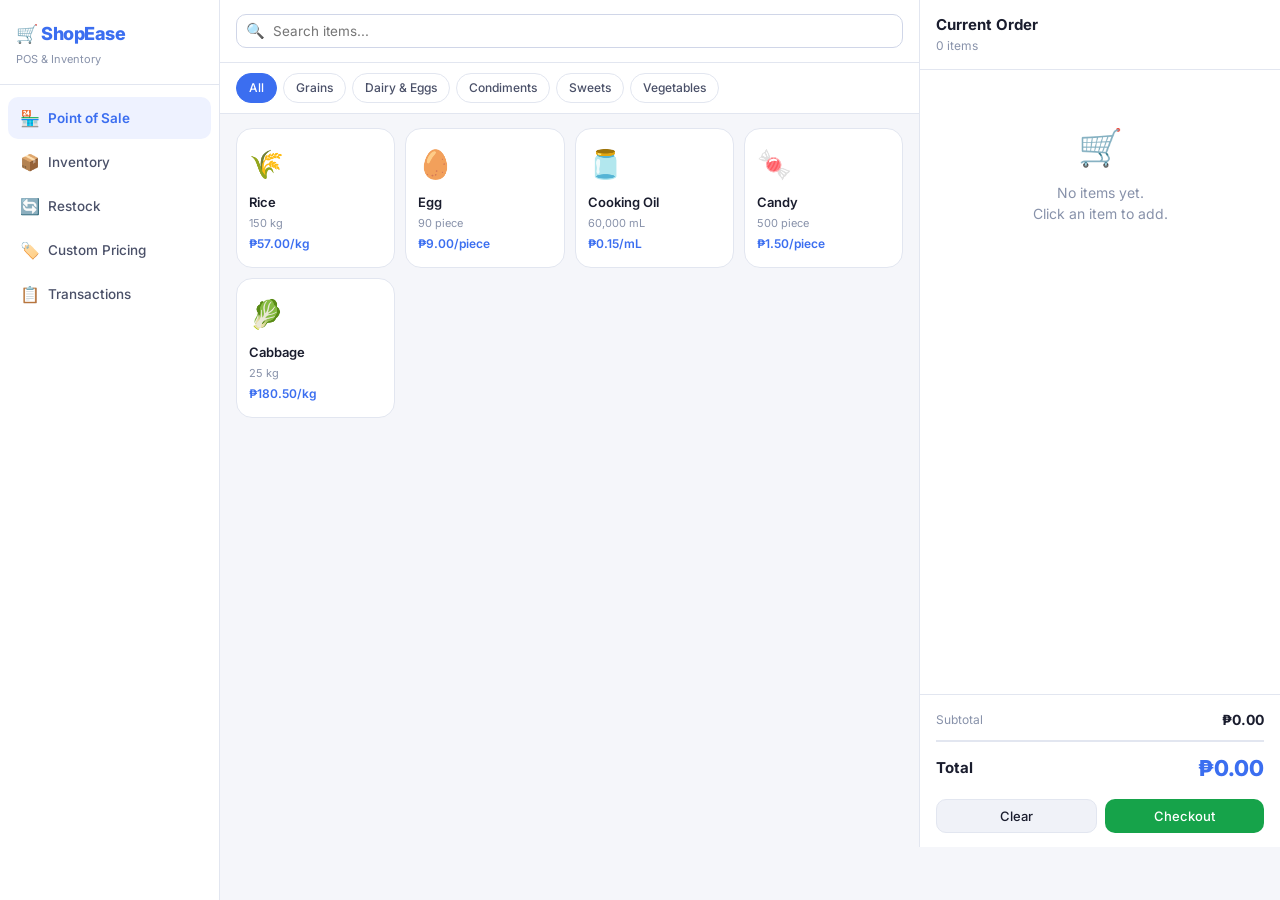
==== test.html @ 9d96ffd2 "add base unit selection" ====
<!DOCTYPE html>
<html lang="en">

<head>
    <meta charset="UTF-8">
    <meta name="viewport" content="width=device-width, initial-scale=1.0">
    <title>ShopEase POS & Inventory</title>
    <link href="https://fonts.googleapis.com/css2?family=Inter:wght@300;400;500;600;700;800&display=swap"
        rel="stylesheet">
    <style>
        :root {
            --bg: #f5f6fa;
            --surface: #ffffff;
            --surface2: #f0f2f8;
            --border: #e2e6f0;
            --border2: #d0d6e8;
            --text: #1a1d2e;
            --text2: #4a5068;
            --text3: #8892aa;
            --accent: #3b6ef0;
            --accent-light: #eef2ff;
            --accent-hover: #2d5cd8;
            --green: #16a34a;
            --green-light: #dcfce7;
            --red: #dc2626;
            --red-light: #fee2e2;
            --orange: #ea580c;
            --orange-light: #ffedd5;
            --yellow: #d97706;
            --yellow-light: #fef3c7;
            --radius: 10px;
            --radius-lg: 16px;
            --shadow: 0 1px 3px rgba(0, 0, 0, 0.08), 0 1px 2px rgba(0, 0, 0, 0.05);
            --shadow-md: 0 4px 12px rgba(0, 0, 0, 0.1);
            --shadow-lg: 0 8px 30px rgba(0, 0, 0, 0.12);
        }

        * {
            box-sizing: border-box;
            margin: 0;
            padding: 0;
        }

        body {
            font-family: 'Inter', sans-serif;
            background: var(--bg);
            color: var(--text);
            font-size: 14px;
            line-height: 1.5;
        }

        /* Layout */
        .app {
            display: flex;
            height: 100vh;
            overflow: hidden;
        }

        .sidebar {
            width: 220px;
            background: var(--surface);
            border-right: 1px solid var(--border);
            display: flex;
            flex-direction: column;
            flex-shrink: 0;
        }

        .main {
            flex: 1;
            overflow: hidden;
            display: flex;
            flex-direction: column;
        }

        /* Sidebar */
        .sidebar-logo {
            padding: 20px 16px 16px;
            border-bottom: 1px solid var(--border);
        }

        .sidebar-logo h1 {
            font-size: 18px;
            font-weight: 800;
            color: var(--accent);
            letter-spacing: -0.5px;
        }

        .sidebar-logo span {
            font-size: 11px;
            color: var(--text3);
            font-weight: 400;
        }

        .nav {
            padding: 12px 8px;
            flex: 1;
        }

        .nav-item {
            display: flex;
            align-items: center;
            gap: 10px;
            padding: 9px 12px;
            border-radius: var(--radius);
            cursor: pointer;
            font-size: 13.5px;
            font-weight: 500;
            color: var(--text2);
            transition: all 0.15s;
            margin-bottom: 2px;
        }

        .nav-item:hover {
            background: var(--surface2);
            color: var(--text);
        }

        .nav-item.active {
            background: var(--accent-light);
            color: var(--accent);
            font-weight: 600;
        }

        .nav-item .icon {
            width: 18px;
            text-align: center;
            font-size: 16px;
        }

        /* Top bar */
        .topbar {
            padding: 14px 24px;
            background: var(--surface);
            border-bottom: 1px solid var(--border);
            display: flex;
            align-items: center;
            justify-content: space-between;
            flex-shrink: 0;
        }

        .topbar h2 {
            font-size: 17px;
            font-weight: 700;
        }

        .topbar-actions {
            display: flex;
            gap: 8px;
        }

        /* Buttons */
        .btn {
            padding: 8px 16px;
            border-radius: var(--radius);
            border: none;
            cursor: pointer;
            font-family: 'Inter', sans-serif;
            font-size: 13px;
            font-weight: 500;
            transition: all 0.15s;
            display: inline-flex;
            align-items: center;
            gap: 6px;
        }

        .btn-primary {
            background: var(--accent);
            color: #fff;
        }

        .btn-primary:hover {
            background: var(--accent-hover);
        }

        .btn-secondary {
            background: var(--surface2);
            color: var(--text);
            border: 1px solid var(--border);
        }

        .btn-secondary:hover {
            background: var(--border);
        }

        .btn-success {
            background: var(--green);
            color: #fff;
        }

        .btn-success:hover {
            background: #15803d;
        }

        .btn-danger {
            background: var(--red);
            color: #fff;
        }

        .btn-danger:hover {
            background: #b91c1c;
        }

        .btn-sm {
            padding: 5px 10px;
            font-size: 12px;
        }

        .btn-icon {
            padding: 6px 8px;
            background: transparent;
            border: 1px solid var(--border);
            border-radius: var(--radius);
            cursor: pointer;
            font-size: 15px;
            transition: all 0.15s;
        }

        .btn-icon:hover {
            background: var(--surface2);
        }

        /* Page content */
        .page {
            display: none;
            flex: 1;
            overflow: auto;
            padding: 20px 24px;
        }

        .page.active {
            display: block;
        }

        /* Cards */
        .card {
            background: var(--surface);
            border: 1px solid var(--border);
            border-radius: var(--radius-lg);
            padding: 20px;
            box-shadow: var(--shadow);
        }

        .card-header {
            display: flex;
            align-items: center;
            justify-content: space-between;
            margin-bottom: 16px;
        }

        .card-title {
            font-size: 14px;
            font-weight: 600;
            color: var(--text2);
            text-transform: uppercase;
            letter-spacing: 0.5px;
        }

        /* Stats */
        .stats-grid {
            display: grid;
            grid-template-columns: repeat(4, 1fr);
            gap: 14px;
            margin-bottom: 20px;
        }

        .stat-card {
            background: var(--surface);
            border: 1px solid var(--border);
            border-radius: var(--radius-lg);
            padding: 18px;
            box-shadow: var(--shadow);
        }

        .stat-label {
            font-size: 12px;
            color: var(--text3);
            font-weight: 500;
            margin-bottom: 6px;
        }

        .stat-value {
            font-size: 24px;
            font-weight: 800;
            letter-spacing: -1px;
        }

        .stat-sub {
            font-size: 11px;
            color: var(--text3);
            margin-top: 2px;
        }

        .stat-card.blue .stat-value {
            color: var(--accent);
        }

        .stat-card.green .stat-value {
            color: var(--green);
        }

        .stat-card.orange .stat-value {
            color: var(--orange);
        }

        .stat-card.red .stat-value {
            color: var(--red);
        }

        /* Table */
        .table-wrap {
            overflow-x: auto;
        }

        table {
            width: 100%;
            border-collapse: collapse;
        }

        th {
            text-align: left;
            padding: 10px 14px;
            font-size: 11.5px;
            font-weight: 600;
            color: var(--text3);
            text-transform: uppercase;
            letter-spacing: 0.5px;
            border-bottom: 1px solid var(--border);
            background: var(--surface2);
        }

        td {
            padding: 12px 14px;
            border-bottom: 1px solid var(--border);
            font-size: 13.5px;
        }

        tr:last-child td {
            border-bottom: none;
        }

        tr:hover td {
            background: var(--surface2);
        }

        .badge {
            display: inline-flex;
            align-items: center;
            padding: 2px 8px;
            border-radius: 20px;
            font-size: 11px;
            font-weight: 600;
        }

        .badge-green {
            background: var(--green-light);
            color: var(--green);
        }

        .badge-red {
            background: var(--red-light);
            color: var(--red);
        }

        .badge-orange {
            background: var(--orange-light);
            color: var(--orange);
        }

        .badge-blue {
            background: var(--accent-light);
            color: var(--accent);
        }

        .badge-yellow {
            background: var(--yellow-light);
            color: var(--yellow);
        }

        /* Forms */
        .form-group {
            margin-bottom: 14px;
        }

        .form-row {
            display: grid;
            grid-template-columns: 1fr 1fr;
            gap: 14px;
        }

        .form-row-3 {
            display: grid;
            grid-template-columns: 1fr 1fr 1fr;
            gap: 14px;
        }

        label {
            display: block;
            font-size: 12px;
            font-weight: 600;
            color: var(--text2);
            margin-bottom: 5px;
        }

        input,
        select,
        textarea {
            width: 100%;
            padding: 8px 12px;
            border: 1px solid var(--border2);
            border-radius: var(--radius);
            font-family: 'Inter', sans-serif;
            font-size: 13.5px;
            color: var(--text);
            background: var(--surface);
            outline: none;
            transition: border-color 0.15s;
        }

        input:focus,
        select:focus,
        textarea:focus {
            border-color: var(--accent);
            box-shadow: 0 0 0 3px rgba(59, 110, 240, 0.1);
        }

        input[type="number"] {
            -moz-appearance: textfield;
        }

        input[type="number"]::-webkit-inner-spin-button {
            -webkit-appearance: none;
        }

        /* Modal */
        .modal-backdrop {
            display: none;
            position: fixed;
            inset: 0;
            background: rgba(0, 0, 0, 0.4);
            z-index: 100;
            align-items: center;
            justify-content: center;
        }

        .modal-backdrop.open {
            display: flex;
        }

        .modal {
            background: var(--surface);
            border-radius: var(--radius-lg);
            width: 560px;
            max-width: 95vw;
            max-height: 90vh;
            overflow: hidden;
            display: flex;
            flex-direction: column;
            box-shadow: var(--shadow-lg);
            animation: modalIn 0.2s ease;
        }

        .modal-lg {
            width: 720px;
        }

        @keyframes modalIn {
            from {
                transform: translateY(20px);
                opacity: 0;
            }

            to {
                transform: translateY(0);
                opacity: 1;
            }
        }

        .modal-header {
            padding: 18px 20px;
            border-bottom: 1px solid var(--border);
            display: flex;
            align-items: center;
            justify-content: space-between;
            flex-shrink: 0;
        }

        .modal-header h3 {
            font-size: 16px;
            font-weight: 700;
        }

        .modal-body {
            padding: 20px;
            overflow-y: auto;
            flex: 1;
        }

        .modal-footer {
            padding: 14px 20px;
            border-top: 1px solid var(--border);
            display: flex;
            justify-content: flex-end;
            gap: 8px;
            flex-shrink: 0;
        }

        .close-btn {
            background: none;
            border: none;
            cursor: pointer;
            font-size: 20px;
            color: var(--text3);
            padding: 2px 6px;
            border-radius: 6px;
        }

        .close-btn:hover {
            background: var(--surface2);
            color: var(--text);
        }

        /* POS layout */
        .pos-layout {
            display: flex;
            gap: 0;
            height: calc(100vh - 53px);
            overflow: hidden;
        }

        .pos-items {
            flex: 1;
            overflow: hidden;
            display: flex;
            flex-direction: column;
            border-right: 1px solid var(--border);
        }

        .pos-cart {
            width: 360px;
            flex-shrink: 0;
            display: flex;
            flex-direction: column;
            background: var(--surface);
        }

        .pos-search {
            padding: 14px 16px;
            border-bottom: 1px solid var(--border);
            background: var(--surface);
        }

        .search-box {
            position: relative;
        }

        .search-box input {
            padding-left: 36px;
        }

        .search-icon {
            position: absolute;
            left: 10px;
            top: 50%;
            transform: translateY(-50%);
            color: var(--text3);
            font-size: 15px;
            pointer-events: none;
        }

        .pos-categories {
            display: flex;
            gap: 6px;
            padding: 10px 16px;
            background: var(--surface);
            border-bottom: 1px solid var(--border);
            overflow-x: auto;
            flex-shrink: 0;
        }

        .pos-categories::-webkit-scrollbar {
            height: 0;
        }

        .cat-chip {
            padding: 5px 12px;
            border-radius: 20px;
            font-size: 12px;
            font-weight: 500;
            cursor: pointer;
            white-space: nowrap;
            border: 1px solid var(--border);
            background: var(--surface);
            color: var(--text2);
            transition: all 0.15s;
        }

        .cat-chip.active {
            background: var(--accent);
            color: #fff;
            border-color: var(--accent);
        }

        .pos-grid {
            padding: 14px 16px;
            overflow-y: auto;
            flex: 1;
            display: grid;
            grid-template-columns: repeat(auto-fill, minmax(150px, 1fr));
            gap: 10px;
            align-content: start;
        }

        .item-card {
            background: var(--surface);
            border: 1.5px solid var(--border);
            border-radius: var(--radius-lg);
            padding: 14px 12px;
            cursor: pointer;
            transition: all 0.15s;
        }

        .item-card:hover {
            border-color: var(--accent);
            box-shadow: 0 0 0 3px rgba(59, 110, 240, 0.1);
            transform: translateY(-1px);
        }

        .item-card.low-stock {
            border-color: var(--orange);
        }

        .item-emoji {
            font-size: 28px;
            margin-bottom: 8px;
        }

        .item-name {
            font-size: 13px;
            font-weight: 600;
            margin-bottom: 2px;
        }

        .item-stock {
            font-size: 11px;
            color: var(--text3);
        }

        .item-price {
            font-size: 12px;
            font-weight: 600;
            color: var(--accent);
            margin-top: 4px;
        }

        /* Cart */
        .cart-header {
            padding: 14px 16px;
            border-bottom: 1px solid var(--border);
        }

        .cart-header h3 {
            font-size: 15px;
            font-weight: 700;
        }

        .cart-count {
            font-size: 12px;
            color: var(--text3);
        }

        .cart-items {
            flex: 1;
            overflow-y: auto;
            padding: 10px 12px;
        }

        .cart-empty {
            text-align: center;
            padding: 40px 20px;
            color: var(--text3);
        }

        .cart-empty-icon {
            font-size: 36px;
            margin-bottom: 8px;
        }

        .cart-item {
            background: var(--surface2);
            border-radius: var(--radius);
            padding: 10px 12px;
            margin-bottom: 8px;
            display: flex;
            align-items: flex-start;
            gap: 10px;
        }

        .cart-item-info {
            flex: 1;
        }

        .cart-item-name {
            font-size: 13px;
            font-weight: 600;
        }

        .cart-item-detail {
            font-size: 11px;
            color: var(--text3);
            margin-top: 1px;
        }

        .cart-item-price {
            font-size: 14px;
            font-weight: 700;
            color: var(--accent);
            white-space: nowrap;
        }

        .cart-item-remove {
            background: none;
            border: none;
            cursor: pointer;
            color: var(--text3);
            font-size: 16px;
            padding: 0;
            line-height: 1;
        }

        .cart-item-remove:hover {
            color: var(--red);
        }

        /* Cart quantity stepper */
        .qty-stepper {
            display: flex;
            align-items: center;
            gap: 4px;
            margin-top: 6px;
        }

        .qty-btn {
            width: 26px;
            height: 26px;
            border-radius: 7px;
            border: 1.5px solid var(--border2);
            background: var(--surface);
            cursor: pointer;
            font-size: 15px;
            font-weight: 600;
            color: var(--text2);
            display: flex;
            align-items: center;
            justify-content: center;
            line-height: 1;
            transition: all 0.12s;
            flex-shrink: 0;
            padding: 0;
            font-family: 'Inter', sans-serif;
        }

        .qty-btn:hover {
            background: var(--accent-light);
            border-color: var(--accent);
            color: var(--accent);
        }

        .qty-btn.minus:hover {
            background: var(--red-light);
            border-color: var(--red);
            color: var(--red);
        }

        .qty-btn:disabled {
            opacity: 0.35;
            cursor: not-allowed;
            pointer-events: none;
        }

        .qty-input {
            width: 48px;
            height: 26px;
            text-align: center;
            border: 1.5px solid var(--border2);
            border-radius: 7px;
            font-size: 12.5px;
            font-weight: 600;
            color: var(--text);
            background: var(--surface);
            padding: 0 4px;
            font-family: 'Inter', sans-serif;
            outline: none;
            transition: border-color 0.12s;
        }

        .qty-input:focus {
            border-color: var(--accent);
            box-shadow: 0 0 0 2px rgba(59, 110, 240, 0.1);
        }

        .qty-input.over-stock {
            border-color: var(--red);
            background: var(--red-light);
            color: var(--red);
        }

        .qty-unit-label {
            font-size: 11px;
            color: var(--text3);
            margin-left: 2px;
        }

        .cart-footer {
            padding: 14px 16px;
            border-top: 1px solid var(--border);
        }

        .cart-total {
            display: flex;
            justify-content: space-between;
            align-items: center;
            margin-bottom: 10px;
        }

        .cart-total-label {
            font-size: 12px;
            color: var(--text3);
        }

        .cart-total-value {
            font-size: 14px;
            font-weight: 700;
        }

        .cart-grand-total {
            display: flex;
            justify-content: space-between;
            align-items: center;
            margin-bottom: 14px;
            padding-top: 10px;
            border-top: 2px solid var(--border);
        }

        .cart-grand-label {
            font-size: 15px;
            font-weight: 700;
        }

        .cart-grand-value {
            font-size: 22px;
            font-weight: 800;
            color: var(--accent);
        }

        .cart-actions {
            display: flex;
            gap: 8px;
        }

        .cart-actions .btn {
            flex: 1;
            justify-content: center;
        }

        /* Add to cart modal specific */
        .unit-options {
            display: flex;
            flex-wrap: wrap;
            gap: 8px;
            margin-top: 6px;
        }

        .unit-option {
            padding: 7px 14px;
            border-radius: var(--radius);
            border: 1.5px solid var(--border2);
            cursor: pointer;
            font-size: 13px;
            font-weight: 500;
            transition: all 0.15s;
            background: var(--surface);
        }

        .unit-option:hover {
            border-color: var(--accent);
            color: var(--accent);
        }

        .unit-option.active {
            border-color: var(--accent);
            background: var(--accent-light);
            color: var(--accent);
            font-weight: 600;
        }

        .unit-option.custom {
            border-color: var(--orange);
        }

        .unit-option.custom.active {
            background: var(--orange-light);
            color: var(--orange);
            border-color: var(--orange);
        }

        .price-preview {
            background: var(--accent-light);
            border-radius: var(--radius);
            padding: 12px 16px;
            display: flex;
            justify-content: space-between;
            align-items: center;
            margin-top: 12px;
        }

        .price-preview-label {
            font-size: 13px;
            color: var(--accent);
            font-weight: 500;
        }

        .price-preview-value {
            font-size: 20px;
            font-weight: 800;
            color: var(--accent);
        }

        /* Inventory page */
        .inv-controls {
            display: flex;
            gap: 10px;
            align-items: center;
            margin-bottom: 16px;
        }

        .inv-controls input {
            flex: 1;
        }

        /* Restock */
        .restock-info {
            background: var(--green-light);
            border-radius: var(--radius);
            padding: 12px 16px;
            margin-top: 12px;
            font-size: 13px;
            color: var(--green);
            font-weight: 500;
        }

        /* Tabs */
        .tabs {
            display: flex;
            gap: 0;
            border-bottom: 1px solid var(--border);
            margin-bottom: 16px;
        }

        .tab {
            padding: 10px 18px;
            font-size: 13px;
            font-weight: 500;
            color: var(--text3);
            cursor: pointer;
            border-bottom: 2px solid transparent;
            margin-bottom: -1px;
            transition: all 0.15s;
        }

        .tab.active {
            color: var(--accent);
            border-bottom-color: var(--accent);
            font-weight: 600;
        }

        .tab-panel {
            display: none;
        }

        .tab-panel.active {
            display: block;
        }

        /* Transactions */
        .txn-meta {
            font-size: 11px;
            color: var(--text3);
        }

        .txn-items-detail {
            font-size: 12px;
            color: var(--text2);
        }

        /* Custom pricing list */
        .cp-item {
            background: var(--surface2);
            border-radius: var(--radius);
            padding: 12px 14px;
            margin-bottom: 8px;
            display: flex;
            align-items: center;
            justify-content: space-between;
        }

        .cp-info h4 {
            font-size: 13px;
            font-weight: 600;
        }

        .cp-info p {
            font-size: 12px;
            color: var(--text3);
        }

        .cp-price {
            font-size: 16px;
            font-weight: 800;
            color: var(--green);
        }

        .cp-dates {
            font-size: 11px;
            color: var(--text3);
        }

        /* Toast */
        .toast {
            position: fixed;
            bottom: 20px;
            right: 20px;
            background: var(--text);
            color: #fff;
            padding: 12px 18px;
            border-radius: var(--radius);
            font-size: 13px;
            font-weight: 500;
            z-index: 999;
            animation: toastIn 0.3s ease;
            box-shadow: var(--shadow-lg);
        }

        .toast.success {
            background: var(--green);
        }

        .toast.error {
            background: var(--red);
        }

        .toast.info {
            background: var(--accent);
        }

        @keyframes toastIn {
            from {
                transform: translateY(20px);
                opacity: 0;
            }

            to {
                transform: translateY(0);
                opacity: 1;
            }
        }

        /* Scrollbar */
        ::-webkit-scrollbar {
            width: 5px;
            height: 5px;
        }

        ::-webkit-scrollbar-track {
            background: transparent;
        }

        ::-webkit-scrollbar-thumb {
            background: var(--border2);
            border-radius: 10px;
        }

        /* Divider */
        .divider {
            border: none;
            border-top: 1px solid var(--border);
            margin: 14px 0;
        }

        .section-title {
            font-size: 13px;
            font-weight: 700;
            color: var(--text2);
            margin-bottom: 10px;
            text-transform: uppercase;
            letter-spacing: 0.5px;
        }

        .helper {
            font-size: 11.5px;
            color: var(--text3);
            margin-top: 4px;
        }

        .two-col {
            display: grid;
            grid-template-columns: 1fr 1fr;
            gap: 20px;
        }

        .low-stock-indicator {
            display: inline-flex;
            align-items: center;
            gap: 4px;
            font-size: 11px;
            color: var(--orange);
            font-weight: 600;
        }

        /* Base unit custom input reveal animation */
        #item-base-unit-custom {
            transition: all 0.15s;
        }

        #item-base-unit-select option[value="__custom__"] {
            color: var(--accent);
            font-style: italic;
        }
    </style>
</head>

<body>

    <div class="app">
        <!-- Sidebar -->
        <div class="sidebar">
            <div class="sidebar-logo">
                <h1>🛒 ShopEase</h1>
                <span>POS & Inventory</span>
            </div>
            <nav class="nav">
                <div class="nav-item active" onclick="showPage('pos')">
                    <span class="icon">🏪</span> Point of Sale
                </div>
                <div class="nav-item" onclick="showPage('inventory')">
                    <span class="icon">📦</span> Inventory
                </div>
                <div class="nav-item" onclick="showPage('restock')">
                    <span class="icon">🔄</span> Restock
                </div>
                <div class="nav-item" onclick="showPage('pricing')">
                    <span class="icon">🏷️</span> Custom Pricing
                </div>
                <div class="nav-item" onclick="showPage('transactions')">
                    <span class="icon">📋</span> Transactions
                </div>
            </nav>
        </div>

        <!-- Main -->
        <div class="main">

            <!-- POS Page -->
            <div id="page-pos" class="page active" style="padding:0;">
                <div class="pos-layout">
                    <!-- Items panel -->
                    <div class="pos-items" style="background:var(--bg);">
                        <div class="pos-search">
                            <div class="search-box">
                                <span class="search-icon">🔍</span>
                                <input type="text" id="pos-search" placeholder="Search items..."
                                    oninput="renderPOSItems()">
                            </div>
                        </div>
                        <div class="pos-categories" id="pos-categories"></div>
                        <div class="pos-grid" id="pos-grid"></div>
                    </div>
                    <!-- Cart panel -->
                    <div class="pos-cart">
                        <div class="cart-header">
                            <h3>Current Order</h3>
                            <div class="cart-count" id="cart-count">0 items</div>
                        </div>
                        <div class="cart-items" id="cart-items">
                            <div class="cart-empty">
                                <div class="cart-empty-icon">🛒</div>
                                <div>No items yet.<br>Click an item to add.</div>
                            </div>
                        </div>
                        <div class="cart-footer">
                            <div class="cart-total">
                                <span class="cart-total-label">Subtotal</span>
                                <span class="cart-total-value" id="cart-subtotal">₱0.00</span>
                            </div>
                            <div class="cart-grand-total">
                                <span class="cart-grand-label">Total</span>
                                <span class="cart-grand-value" id="cart-total">₱0.00</span>
                            </div>
                            <div class="cart-actions">
                                <button class="btn btn-secondary" onclick="clearCart()">Clear</button>
                                <button class="btn btn-success" onclick="checkout()" id="checkout-btn"
                                    disabled>Checkout</button>
                            </div>
                        </div>
                    </div>
                </div>
            </div>

            <!-- Inventory Page -->
            <div id="page-inventory" class="page">
                <div class="topbar" style="padding:0 0 16px;">
                    <h2>📦 Inventory</h2>
                    <div class="topbar-actions">
                        <button class="btn btn-primary" onclick="openAddItemModal()">+ Add Item</button>
                    </div>
                </div>
                <div class="inv-controls">
                    <input type="text" id="inv-search" placeholder="🔍 Search items..." oninput="renderInventory()">
                    <select id="inv-cat-filter" onchange="renderInventory()" style="width:160px;">
                        <option value="">All Categories</option>
                    </select>
                </div>
                <div class="card">
                    <div class="table-wrap">
                        <table id="inv-table">
                            <thead>
                                <tr>
                                    <th>Item</th>
                                    <th>Category</th>
                                    <th>Base Unit</th>
                                    <th>Stock</th>
                                    <th>Buy Price</th>
                                    <th>Sell Price</th>
                                    <th>Actions</th>
                                </tr>
                            </thead>
                            <tbody id="inv-tbody"></tbody>
                        </table>
                    </div>
                </div>
            </div>

            <!-- Restock Page -->
            <div id="page-restock" class="page">
                <div class="topbar" style="padding:0 0 16px;">
                    <h2>🔄 Restock Items</h2>
                </div>
                <div class="two-col">
                    <div class="card">
                        <div class="card-header"><span class="card-title">Select Item to Restock</span></div>
                        <div class="form-group">
                            <label>Item</label>
                            <select id="restock-item" onchange="updateRestockOptions()">
                                <option value="">— Select item —</option>
                            </select>
                        </div>
                        <div id="restock-form" style="display:none;">
                            <div class="form-group">
                                <label>Restock Unit</label>
                                <div class="unit-options" id="restock-units"></div>
                            </div>
                            <div class="form-group">
                                <label>Quantity</label>
                                <input type="number" id="restock-qty" min="0.01" step="any" placeholder="Enter quantity"
                                    oninput="updateRestockPreview()">
                            </div>
                            <div id="restock-preview" class="restock-info" style="display:none;"></div>
                            <div class="form-group" style="margin-top:14px;">
                                <label>Note (optional)</label>
                                <input type="text" id="restock-note" placeholder="e.g. New delivery">
                            </div>
                            <button class="btn btn-success" style="width:100%;justify-content:center;margin-top:8px;"
                                onclick="doRestock()">✅ Confirm Restock</button>
                        </div>
                    </div>
                    <div class="card">
                        <div class="card-header"><span class="card-title">Recent Restocks</span></div>
                        <div id="restock-history"></div>
                    </div>
                </div>
            </div>

            <!-- Custom Pricing Page -->
            <div id="page-pricing" class="page">
                <div class="topbar" style="padding:0 0 16px;">
                    <h2>🏷️ Custom Pricing</h2>
                    <button class="btn btn-primary" onclick="openAddPricingModal()">+ Add Custom Price</button>
                </div>
                <div id="pricing-list"></div>
            </div>

            <!-- Transactions Page -->
            <div id="page-transactions" class="page">
                <div class="topbar" style="padding:0 0 16px;">
                    <h2>📋 Transactions</h2>
                </div>
                <div class="stats-grid" id="txn-stats"></div>
                <div class="card">
                    <div class="table-wrap">
                        <table>
                            <thead>
                                <tr>
                                    <th>#</th>
                                    <th>Date & Time</th>
                                    <th>Items</th>
                                    <th>Total</th>
                                    <th>Details</th>
                                </tr>
                            </thead>
                            <tbody id="txn-tbody"></tbody>
                        </table>
                    </div>
                </div>
            </div>

        </div>
    </div>

    <!-- Add Item Modal -->
    <div class="modal-backdrop" id="modal-add-item">
        <div class="modal modal-lg">
            <div class="modal-header">
                <h3 id="item-modal-title">Add New Item</h3>
                <button class="close-btn" onclick="closeModal('modal-add-item')">✕</button>
            </div>
            <div class="modal-body">
                <div class="tabs">
                    <div class="tab active" onclick="switchTab('basic')">Basic Info</div>
                    <div class="tab" onclick="switchTab('units')">Unit Variants</div>
                </div>
                <div id="tab-basic" class="tab-panel active">
                    <div class="form-row">
                        <div class="form-group">
                            <label>Item Name *</label>
                            <input type="text" id="item-name" placeholder="e.g. Rice">
                        </div>
                        <div class="form-group">
                            <label>Category *</label>
                            <input type="text" id="item-category" placeholder="e.g. Grains, Dairy, Vegetables"
                                list="category-list">
                            <datalist id="category-list"></datalist>
                        </div>
                    </div>
                    <div class="form-row-3">
                        <div class="form-group">
                            <label>Base Unit *</label>
                            <select id="item-base-unit-select" onchange="onBaseUnitSelectChange()">
                                <option value="">— Select base unit —</option>
                                <optgroup label="Weight">
                                    <option value="kg">kg — kilogram</option>
                                    <option value="g">g — gram</option>
                                    <option value="lb">lb — pound</option>
                                    <option value="oz">oz — ounce</option>
                                </optgroup>
                                <optgroup label="Volume">
                                    <option value="mL">mL — milliliter</option>
                                    <option value="L">L — liter</option>
                                    <option value="fl oz">fl oz — fluid ounce</option>
                                    <option value="cup">cup</option>
                                </optgroup>
                                <optgroup label="Count">
                                    <option value="piece">piece</option>
                                    <option value="pack">pack</option>
                                    <option value="box">box</option>
                                    <option value="bottle">bottle</option>
                                    <option value="bag">bag</option>
                                    <option value="can">can</option>
                                    <option value="sachet">sachet</option>
                                    <option value="roll">roll</option>
                                    <option value="pair">pair</option>
                                    <option value="set">set</option>
                                </optgroup>
                                <optgroup label="Length">
                                    <option value="m">m — meter</option>
                                    <option value="cm">cm — centimeter</option>
                                </optgroup>
                                <option value="__custom__">✏️ Custom unit…</option>
                            </select>
                            <!-- Hidden real value holder + custom input -->
                            <input type="hidden" id="item-base-unit">
                            <input type="text" id="item-base-unit-custom" placeholder="Type custom unit (e.g. bundle)"
                                style="display:none;margin-top:6px;" oninput="onBaseUnitCustomInput()">
                            <p class="helper" id="item-base-unit-helper">Smallest standard unit</p>
                        </div>
                        <div class="form-group">
                            <label>Purchase Price / Base Unit</label>
                            <input type="number" id="item-buy-price" step="0.01" min="0" placeholder="0.00">
                        </div>
                        <div class="form-group">
                            <label>Selling Price / Base Unit</label>
                            <input type="number" id="item-sell-price" step="0.01" min="0" placeholder="0.00">
                        </div>
                    </div>
                    <div class="form-row">
                        <div class="form-group">
                            <label>Initial Stock (in base units)</label>
                            <input type="number" id="item-stock" step="any" min="0" placeholder="0">
                        </div>
                        <div class="form-group">
                            <label>Default Selling Unit</label>
                            <select id="item-default-unit">
                                <option value="base">Base unit</option>
                            </select>
                            <p class="helper">Auto-selected in POS</p>
                        </div>
                    </div>
                    <div class="form-group">
                        <label>Low Stock Threshold (in base units)</label>
                        <input type="number" id="item-low-stock" step="any" min="0" placeholder="e.g. 10">
                    </div>
                </div>
                <div id="tab-units" class="tab-panel">
                    <p style="color:var(--text3);font-size:13px;margin-bottom:14px;">Define alternative units for buying
                        and selling (e.g. sack, tray, pack).</p>
                    <div id="unit-variants-list"></div>
                    <button class="btn btn-secondary btn-sm" onclick="addUnitVariant()">+ Add Unit Variant</button>
                </div>
            </div>
            <div class="modal-footer">
                <button class="btn btn-secondary" onclick="closeModal('modal-add-item')">Cancel</button>
                <button class="btn btn-primary" onclick="saveItem()">Save Item</button>
            </div>
        </div>
    </div>

    <!-- Add to Cart Modal -->
    <div class="modal-backdrop" id="modal-add-cart">
        <div class="modal">
            <div class="modal-header">
                <h3 id="cart-modal-title">Add to Cart</h3>
                <button class="close-btn" onclick="closeModal('modal-add-cart')">✕</button>
            </div>
            <div class="modal-body">
                <div class="form-group">
                    <label>Selling Option</label>
                    <div class="unit-options" id="cart-unit-options"></div>
                </div>
                <div class="form-group" id="cart-qty-group">
                    <label>Quantity</label>
                    <input type="number" id="cart-qty" step="any" min="0.01" placeholder="Enter quantity"
                        oninput="updateCartPreview()">
                </div>
                <div id="custom-price-override" style="display:none;">
                    <div class="form-group">
                        <label>Price Override (PHP)</label>
                        <input type="number" id="cart-manual-price" step="0.01" min="0" placeholder="Manual price"
                            oninput="updateCartPreview()">
                    </div>
                </div>
                <div class="price-preview" id="cart-price-preview">
                    <span class="price-preview-label" id="preview-label">Total</span>
                    <span class="price-preview-value" id="preview-value">₱0.00</span>
                </div>
                <div id="stock-warning" style="display:none;" class="restock-info"
                    style="background:var(--orange-light);color:var(--orange);"></div>
            </div>
            <div class="modal-footer">
                <button class="btn btn-secondary" onclick="closeModal('modal-add-cart')">Cancel</button>
                <button class="btn btn-primary" id="add-cart-btn" onclick="addToCart()">Add to Cart</button>
            </div>
        </div>
    </div>

    <!-- Custom Pricing Modal -->
    <div class="modal-backdrop" id="modal-custom-price">
        <div class="modal">
            <div class="modal-header">
                <h3 id="cp-modal-title">Add Custom Pricing</h3>
                <button class="close-btn" onclick="closeModal('modal-custom-price')">✕</button>
            </div>
            <div class="modal-body">
                <div class="form-group">
                    <label>Item *</label>
                    <select id="cp-item">
                        <option value="">— Select item —</option>
                    </select>
                </div>
                <div class="form-group">
                    <label>Title *</label>
                    <input type="text" id="cp-title" placeholder="e.g. 3 for 5 deal">
                </div>
                <div class="form-row">
                    <div class="form-group">
                        <label>Quantity (in base units) *</label>
                        <input type="number" id="cp-qty" step="any" min="0.01" placeholder="e.g. 3">
                    </div>
                    <div class="form-group">
                        <label>Price (PHP) *</label>
                        <input type="number" id="cp-price" step="0.01" min="0" placeholder="e.g. 5.00">
                    </div>
                </div>
                <div class="form-row">
                    <div class="form-group">
                        <label>Start Date (optional)</label>
                        <input type="date" id="cp-start">
                    </div>
                    <div class="form-group">
                        <label>End Date (optional)</label>
                        <input type="date" id="cp-end">
                    </div>
                </div>
                <div class="form-group">
                    <label>Note (optional)</label>
                    <input type="text" id="cp-note" placeholder="Additional notes">
                </div>
                <div class="form-group" style="display:flex;align-items:center;gap:8px;">
                    <input type="checkbox" id="cp-active" checked style="width:auto;">
                    <label style="margin:0;">Active</label>
                </div>
            </div>
            <div class="modal-footer">
                <button class="btn btn-secondary" onclick="closeModal('modal-custom-price')">Cancel</button>
                <button class="btn btn-primary" onclick="saveCustomPricing()">Save Pricing</button>
            </div>
        </div>
    </div>

    <!-- Transaction Detail Modal -->
    <div class="modal-backdrop" id="modal-txn-detail">
        <div class="modal">
            <div class="modal-header">
                <h3>Transaction Details</h3>
                <button class="close-btn" onclick="closeModal('modal-txn-detail')">✕</button>
            </div>
            <div class="modal-body" id="txn-detail-body"></div>
        </div>
    </div>

    <script>
        // ===================== DATA STORE =====================
        let db = {
            items: [],
            item_units: [],
            custom_pricing: [],
            transactions: [],
            restock_history: []
        };

        let editingItemId = null;
        let pendingCartItem = null;
        let selectedRestockUnit = null;
        let cart = [];
        let posFilterCat = '';
        let itemModalVariants = [];

        // ===================== SEED DATA =====================
        function seedData() {
            // Items
            db.items = [
                { id: 1, item_name: 'Rice', category: 'Grains', base_unit: 'kg', purchase_price_per_unit: 55, selling_price_per_unit: 57, stock_quantity: 150, low_stock_threshold: 20, default_selling_unit: 'base', emoji: '🌾' },
                { id: 2, item_name: 'Egg', category: 'Dairy & Eggs', base_unit: 'piece', purchase_price_per_unit: 9, selling_price_per_unit: 9, stock_quantity: 90, low_stock_threshold: 30, default_selling_unit: 'base', emoji: '🥚' },
                { id: 3, item_name: 'Cooking Oil', category: 'Condiments', base_unit: 'mL', purchase_price_per_unit: 0.148, selling_price_per_unit: 0.148, stock_quantity: 60000, low_stock_threshold: 5000, default_selling_unit: 'unit-1', emoji: '🫙' },
                { id: 4, item_name: 'Candy', category: 'Sweets', base_unit: 'piece', purchase_price_per_unit: 1, selling_price_per_unit: 1.5, stock_quantity: 500, low_stock_threshold: 50, default_selling_unit: 'base', emoji: '🍬' },
                { id: 5, item_name: 'Cabbage', category: 'Vegetables', base_unit: 'kg', purchase_price_per_unit: 100, selling_price_per_unit: 180.50, stock_quantity: 25, low_stock_threshold: 5, default_selling_unit: 'unit-1', emoji: '🥬' },
            ];

            // Item units (alternative units)
            db.item_units = [
                // Rice: sack = 50 kg
                { id: 1, item_id: 1, unit_name: 'sack', pack_quantity: 50, purchase_price: 2750, selling_price: 2850, note: '1 sack = 50 kg' },
                // Egg: tray = 30 pieces
                { id: 2, item_id: 2, unit_name: 'tray', pack_quantity: 30, purchase_price: 270, selling_price: 270, note: '1 tray = 30 pieces' },
                // Cooking Oil: 250mL unit, container=20000mL
                { id: 3, item_id: 3, unit_name: '250 mL', pack_quantity: 250, purchase_price: 33, selling_price: 37, note: '250 mL serving' },
                { id: 4, item_id: 3, unit_name: 'container', pack_quantity: 20000, purchase_price: 2960, selling_price: 2960, note: '1 container = 20,000 mL' },
                // Candy: pack = 100 pieces
                { id: 5, item_id: 4, unit_name: 'pack', pack_quantity: 100, purchase_price: 100, selling_price: 130, note: '1 pack = 100 pieces' },
                // Cabbage: sack=25kg, piece pricing
                { id: 6, item_id: 5, unit_name: 'piece', pack_quantity: 0.5, purchase_price: 50, selling_price: 25, note: '~0.5 kg per piece' },
                { id: 7, item_id: 5, unit_name: 'sack', pack_quantity: 25, purchase_price: 2500, selling_price: 4512.50, note: '1 sack = 25 kg' },
            ];

            // Custom pricing
            db.custom_pricing = [
                { id: 1, item_id: 4, title: '3 for 5 Deal', quantity: 3, price: 5, note: 'Buy 3 candies for 5 PHP', active: true, start_date: '', end_date: '' },
            ];

            // Set Cooking Oil default to 250mL (unit-1 = id 3 in item_units)
            // default_selling_unit format: 'base', 'unit-{item_unit_id}', 'custom-{cp_id}'

            nextId = { items: 6, item_units: 8, custom_pricing: 2, transactions: 1, restock_history: 1 };
        }

        let nextId = {};

        function newId(type) {
            return nextId[type]++;
        }

        // ===================== NAVIGATION =====================
        function showPage(page) {
            document.querySelectorAll('.page').forEach(p => p.classList.remove('active'));
            document.querySelectorAll('.nav-item').forEach(n => n.classList.remove('active'));
            document.getElementById('page-' + page).classList.add('active');
            document.querySelectorAll('.nav-item')[['pos', 'inventory', 'restock', 'pricing', 'transactions'].indexOf(page)].classList.add('active');

            if (page === 'pos') renderPOSItems();
            if (page === 'inventory') renderInventory();
            if (page === 'restock') initRestockPage();
            if (page === 'pricing') renderPricingPage();
            if (page === 'transactions') renderTransactions();
        }

        // ===================== POS =====================
        function renderPOSCategories() {
            const cats = ['All', ...new Set(db.items.map(i => i.category))];
            const el = document.getElementById('pos-categories');
            el.innerHTML = cats.map(c => `<div class="cat-chip ${(c === 'All' && !posFilterCat) || c === posFilterCat ? 'active' : ''}" onclick="setPosFilter('${c}')">${c}</div>`).join('');
        }

        function setPosFilter(cat) {
            posFilterCat = cat === 'All' ? '' : cat;
            renderPOSCategories();
            renderPOSItems();
        }

        function renderPOSItems() {
            renderPOSCategories();
            const q = document.getElementById('pos-search').value.toLowerCase();
            let items = db.items;
            if (posFilterCat) items = items.filter(i => i.category === posFilterCat);
            if (q) items = items.filter(i => i.item_name.toLowerCase().includes(q) || i.category.toLowerCase().includes(q));

            const grid = document.getElementById('pos-grid');
            if (!items.length) {
                grid.innerHTML = '<div style="color:var(--text3);padding:20px;grid-column:1/-1;">No items found</div>';
                return;
            }
            grid.innerHTML = items.map(item => {
                const low = item.low_stock_threshold && item.stock_quantity <= item.low_stock_threshold;
                const outOfStock = item.stock_quantity <= 0;
                return `<div class="item-card ${low ? 'low-stock' : ''}" onclick="openCartModal(${item.id})" style="${outOfStock ? 'opacity:0.5;pointer-events:none;' : ''}">
      <div class="item-emoji">${item.emoji || '📦'}</div>
      <div class="item-name">${item.item_name}</div>
      <div class="item-stock">${formatStock(item)} ${item.base_unit}${outOfStock ? ' — <b style="color:var(--red)">Out</b>' : low ? ' — <span style="color:var(--orange)">Low</span>' : ''}</div>
      <div class="item-price">₱${item.selling_price_per_unit.toFixed(2)}/${item.base_unit}</div>
    </div>`;
            }).join('');
        }

        function formatStock(item) {
            return Number(item.stock_quantity).toLocaleString(undefined, { maximumFractionDigits: 2 });
        }

        // ===================== CART MODAL =====================
        let cartModalItem = null;
        let cartModalUnit = null; // 'base', 'unit-{id}', 'custom-{id}'

        function openCartModal(itemId) {
            const item = db.items.find(i => i.id === itemId);
            if (!item) return;
            cartModalItem = item;

            document.getElementById('cart-modal-title').textContent = item.item_name;

            // Build unit options: base unit, item_units, active custom_pricing
            const opts = [];
            opts.push({ type: 'base', label: item.base_unit, id: 'base' });
            db.item_units.filter(u => u.item_id === item.id).forEach(u => {
                opts.push({ type: 'unit', label: u.unit_name, id: 'unit-' + u.id });
            });
            const activeCustom = getActiveCustomPricing(item.id);
            activeCustom.forEach(cp => {
                opts.push({ type: 'custom', label: cp.title, id: 'custom-' + cp.id });
            });

            // Determine default
            const defUnit = item.default_selling_unit || 'base';

            const optEl = document.getElementById('cart-unit-options');
            optEl.innerHTML = opts.map(o => `
    <div class="unit-option ${o.type === 'custom' ? 'custom' : ''} ${o.id === defUnit ? 'active' : ''}" 
         onclick="selectCartUnit('${o.id}', this)">${o.label}${o.type === 'custom' ? ' 🏷️' : ''}</div>
  `).join('');

            cartModalUnit = defUnit;
            document.getElementById('cart-qty').value = '1';
            document.getElementById('cart-manual-price').value = '';
            document.getElementById('stock-warning').style.display = 'none';

            updateCartUnitUI();
            updateCartPreview();
            openModal('modal-add-cart');
        }

        function selectCartUnit(unitId, el) {
            cartModalUnit = unitId;
            document.querySelectorAll('.unit-option').forEach(o => o.classList.remove('active'));
            el.classList.add('active');
            document.getElementById('cart-qty').value = '1';
            updateCartUnitUI();
            updateCartPreview();
        }

        function updateCartUnitUI() {
            const isCustom = cartModalUnit && cartModalUnit.startsWith('custom-');
            const overrideEl = document.getElementById('custom-price-override');
            overrideEl.style.display = 'none'; // show override only on manual

            // For custom pricing: qty group is quantity multiplier
            const qtyLabel = document.querySelector('#cart-qty-group label');
            if (isCustom) {
                const cpId = parseInt(cartModalUnit.split('-')[1]);
                const cp = db.custom_pricing.find(c => c.id === cpId);
                if (cp) {
                    qtyLabel.textContent = `Number of deals (1 deal = ${cp.quantity} ${cartModalItem.base_unit})`;
                }
            } else {
                qtyLabel.textContent = 'Quantity';
            }
        }

        function updateCartPreview() {
            if (!cartModalItem) return;
            const qty = parseFloat(document.getElementById('cart-qty').value) || 0;
            const { price, label } = calcPrice(cartModalItem, cartModalUnit, qty);
            document.getElementById('preview-label').textContent = label;
            document.getElementById('preview-value').textContent = '₱' + price.toFixed(2);

            // Stock check
            const baseQty = toBaseUnits(cartModalItem, cartModalUnit, qty);
            const warn = document.getElementById('stock-warning');
            if (baseQty > cartModalItem.stock_quantity) {
                warn.style.display = 'block';
                warn.style.background = 'var(--orange-light)';
                warn.style.color = 'var(--orange)';
                warn.textContent = `⚠️ Only ${formatStock(cartModalItem)} ${cartModalItem.base_unit} in stock.`;
                document.getElementById('add-cart-btn').disabled = true;
            } else {
                warn.style.display = 'none';
                document.getElementById('add-cart-btn').disabled = false;
            }
        }

        function calcPrice(item, unitId, qty) {
            if (!unitId || unitId === 'base') {
                return { price: item.selling_price_per_unit * qty, label: `${qty} ${item.base_unit}` };
            }
            if (unitId.startsWith('custom-')) {
                const cpId = parseInt(unitId.split('-')[1]);
                const cp = db.custom_pricing.find(c => c.id === cpId);
                if (cp) return { price: cp.price * qty, label: `${qty} × ${cp.title}` };
            }
            if (unitId.startsWith('unit-')) {
                const uid = parseInt(unitId.split('-')[1]);
                const u = db.item_units.find(x => x.id === uid);
                if (u) return { price: u.selling_price * qty, label: `${qty} × ${u.unit_name}` };
            }
            return { price: 0, label: '' };
        }

        function toBaseUnits(item, unitId, qty) {
            if (!unitId || unitId === 'base') return qty;
            if (unitId.startsWith('custom-')) {
                const cpId = parseInt(unitId.split('-')[1]);
                const cp = db.custom_pricing.find(c => c.id === cpId);
                if (cp) return cp.quantity * qty;
            }
            if (unitId.startsWith('unit-')) {
                const uid = parseInt(unitId.split('-')[1]);
                const u = db.item_units.find(x => x.id === uid);
                if (u) return u.pack_quantity * qty;
            }
            return qty;
        }

        function getUnitLabel(item, unitId) {
            if (!unitId || unitId === 'base') return item.base_unit;
            if (unitId.startsWith('unit-')) {
                const uid = parseInt(unitId.split('-')[1]);
                const u = db.item_units.find(x => x.id === uid);
                return u ? u.unit_name : item.base_unit;
            }
            if (unitId.startsWith('custom-')) {
                const cpId = parseInt(unitId.split('-')[1]);
                const cp = db.custom_pricing.find(c => c.id === cpId);
                return cp ? cp.title : item.base_unit;
            }
            return item.base_unit;
        }

        function addToCart() {
            const qty = parseFloat(document.getElementById('cart-qty').value) || 0;
            if (qty <= 0) { toast('Enter a valid quantity', 'error'); return; }
            const item = cartModalItem;
            const unitId = cartModalUnit;
            const baseQty = toBaseUnits(item, unitId, qty);
            if (baseQty > item.stock_quantity) { toast('Not enough stock!', 'error'); return; }

            const { price, label } = calcPrice(item, unitId, qty);

            // base_qty_per_unit: how many base units is 1 qty of this selling unit
            const base_qty_per_unit = qty > 0 ? baseQty / qty : 0;

            cart.push({
                cartId: Date.now() + Math.random(),
                item_id: item.id,
                item_name: item.item_name,
                unit_id: unitId,
                qty: qty,
                base_qty: baseQty,
                base_qty_per_unit: base_qty_per_unit,
                unit_label: getUnitLabel(item, unitId),
                price: price,
                detail: label,
                emoji: item.emoji || '📦'
            });

            closeModal('modal-add-cart');
            renderCart();
            toast(`${item.item_name} added to cart`, 'success');
        }

        // ===================== CART =====================
        function renderCart() {
            const el = document.getElementById('cart-items');
            if (!cart.length) {
                el.innerHTML = '<div class="cart-empty"><div class="cart-empty-icon">🛒</div><div>No items yet.<br>Click an item to add.</div></div>';
                document.getElementById('checkout-btn').disabled = true;
                document.getElementById('cart-count').textContent = '0 items';
                document.getElementById('cart-subtotal').textContent = '₱0.00';
                document.getElementById('cart-total').textContent = '₱0.00';
                return;
            }

            el.innerHTML = cart.map(ci => {
                const item = db.items.find(i => i.id === ci.item_id);
                // Max qty this line can go up to (based on available stock, not counting other cart lines for same item)
                const otherCartBase = cart.filter(x => x.cartId !== ci.cartId && x.item_id === ci.item_id).reduce((s, x) => s + x.base_qty, 0);
                const availableBase = item ? (item.stock_quantity - otherCartBase) : 0;
                const maxQty = ci.base_qty_per_unit > 0 ? Math.floor(availableBase / ci.base_qty_per_unit) : availableBase;
                const overStock = ci.base_qty > (item ? item.stock_quantity : 0);

                return `
    <div class="cart-item" data-cart-id="${ci.cartId}">
      <span style="font-size:20px;flex-shrink:0;">${ci.emoji}</span>
      <div class="cart-item-info" style="flex:1;min-width:0;">
        <div style="display:flex;align-items:flex-start;justify-content:space-between;gap:6px;">
          <div class="cart-item-name" style="overflow:hidden;text-overflow:ellipsis;white-space:nowrap;">${ci.item_name}</div>
          <button class="cart-item-remove" onclick="removeFromCart('${ci.cartId}')" title="Remove item">🗑</button>
        </div>
        <div class="cart-item-detail">${ci.unit_label}${ci.unit_id && ci.unit_id.startsWith('custom-') ? ' 🏷️' : ''}</div>
        <div style="display:flex;align-items:center;justify-content:space-between;margin-top:6px;">
          <div class="qty-stepper">
            <button class="qty-btn minus" onclick="changeCartQty('${ci.cartId}', -1)" ${ci.qty <= getMinStep(ci) ? 'disabled' : ''}>−</button>
            <input class="qty-input ${overStock ? 'over-stock' : ''}"
              type="number" min="${getMinStep(ci)}" step="${getMinStep(ci)}"
              value="${ci.qty}"
              onchange="setCartQty('${ci.cartId}', parseFloat(this.value) || ${getMinStep(ci)})"
              onblur="setCartQty('${ci.cartId}', parseFloat(this.value) || ${getMinStep(ci)})"
            >
            <button class="qty-btn" onclick="changeCartQty('${ci.cartId}', 1)">+</button>
            <span class="qty-unit-label">${ci.unit_label}</span>
          </div>
          <div class="cart-item-price" style="${overStock ? 'color:var(--red)' : ''}">₱${ci.price.toFixed(2)}</div>
        </div>
        ${overStock ? `<div style="font-size:11px;color:var(--red);margin-top:3px;">⚠️ Exceeds available stock</div>` : ''}
      </div>
    </div>`;
            }).join('');

            updateCartTotals();
        }

        function getMinStep(ci) {
            // For custom pricing, minimum is 1 deal; for base/unit, minimum is smallest sensible increment
            return ci.unit_id && ci.unit_id.startsWith('custom-') ? 1 : (Number.isInteger(ci.qty) ? 1 : 0.01);
        }

        function updateCartTotals() {
            const total = cart.reduce((s, i) => s + i.price, 0);
            document.getElementById('cart-count').textContent = `${cart.length} line${cart.length !== 1 ? 's' : ''}`;
            document.getElementById('cart-subtotal').textContent = '₱' + total.toFixed(2);
            document.getElementById('cart-total').textContent = '₱' + total.toFixed(2);
            document.getElementById('checkout-btn').disabled = cart.length === 0;
        }

        function changeCartQty(cartId, delta) {
            const ci = cart.find(i => i.cartId == cartId);
            if (!ci) return;
            const step = getMinStep(ci);
            const newQty = Math.max(step, parseFloat((ci.qty + delta * step).toFixed(4)));
            applyCartQty(ci, newQty);
            renderCart();
        }

        function setCartQty(cartId, newQty) {
            const ci = cart.find(i => i.cartId == cartId);
            if (!ci) return;
            const step = getMinStep(ci);
            const clamped = Math.max(step, parseFloat((newQty || step).toFixed(4)));
            applyCartQty(ci, clamped);
            renderCart();
        }

        function applyCartQty(ci, newQty) {
            const item = db.items.find(i => i.id === ci.item_id);
            if (!item) return;
            ci.qty = newQty;
            ci.base_qty = toBaseUnits(item, ci.unit_id, newQty);
            const { price, label } = calcPrice(item, ci.unit_id, newQty);
            ci.price = price;
            ci.detail = label;
        }

        function removeFromCart(cartId) {
            cart = cart.filter(i => i.cartId != cartId);
            renderCart();
        }

        function clearCart() {
            cart = [];
            renderCart();
        }

        function checkout() {
            if (!cart.length) return;

            // Deduct stock
            for (const ci of cart) {
                const item = db.items.find(i => i.id === ci.item_id);
                if (!item) continue;
                if (ci.base_qty > item.stock_quantity) {
                    toast(`Not enough stock for ${item.item_name}!`, 'error');
                    return;
                }
                item.stock_quantity -= ci.base_qty;
            }

            // Save transaction
            const txn = {
                id: newId('transactions'),
                date: new Date().toISOString(),
                items: [...cart],
                total: cart.reduce((s, i) => s + i.price, 0)
            };
            db.transactions.unshift(txn);

            toast(`✅ Checkout complete! Total: ₱${txn.total.toFixed(2)}`, 'success');
            clearCart();
            renderPOSItems();
        }

        // ===================== INVENTORY =====================
        function renderInventory() {
            const q = document.getElementById('inv-search').value.toLowerCase();
            const cat = document.getElementById('inv-cat-filter').value;

            // Update cat filter options
            const cats = [...new Set(db.items.map(i => i.category))];
            const catEl = document.getElementById('inv-cat-filter');
            const cur = catEl.value;
            catEl.innerHTML = '<option value="">All Categories</option>' + cats.map(c => `<option value="${c}" ${c === cur ? 'selected' : ''}>${c}</option>`).join('');

            let items = db.items;
            if (cat) items = items.filter(i => i.category === cat);
            if (q) items = items.filter(i => i.item_name.toLowerCase().includes(q) || i.category.toLowerCase().includes(q));

            const tbody = document.getElementById('inv-tbody');
            tbody.innerHTML = items.map(item => {
                const low = item.low_stock_threshold && item.stock_quantity <= item.low_stock_threshold;
                const out = item.stock_quantity <= 0;
                const units = db.item_units.filter(u => u.item_id === item.id);
                return `<tr>
      <td><strong>${item.emoji || '📦'} ${item.item_name}</strong></td>
      <td><span class="badge badge-blue">${item.category}</span></td>
      <td>${item.base_unit}</td>
      <td>
        <strong ${out ? 'style="color:var(--red)"' : low ? 'style="color:var(--orange)"' : ''}>${formatStock(item)} ${item.base_unit}</strong>
        ${units.length ? '<br><span style="font-size:11px;color:var(--text3);">' + units.map(u => `1 ${u.unit_name}=${u.pack_quantity} ${item.base_unit}`).join(', ') + '</span>' : ''}
        ${out ? '<br><span class="badge badge-red">Out of Stock</span>' : low ? '<br><span class="badge badge-orange">Low Stock</span>' : ''}
      </td>
      <td>₱${item.purchase_price_per_unit.toFixed(2)}/${item.base_unit}</td>
      <td>₱${item.selling_price_per_unit.toFixed(2)}/${item.base_unit}</td>
      <td>
        <button class="btn btn-secondary btn-sm" onclick="editItem(${item.id})">Edit</button>
        <button class="btn btn-sm" style="background:var(--green-light);color:var(--green);" onclick="quickRestock(${item.id})">Restock</button>
      </td>
    </tr>`;
            }).join('');
        }

        function quickRestock(itemId) {
            showPage('restock');
            setTimeout(() => {
                document.getElementById('restock-item').value = itemId;
                updateRestockOptions();
            }, 100);
        }

        // ===================== BASE UNIT SELECT HELPERS =====================
        const KNOWN_BASE_UNITS = ['kg', 'g', 'lb', 'oz', 'mL', 'L', 'fl oz', 'cup', 'piece', 'pack', 'box', 'bottle', 'bag', 'can', 'sachet', 'roll', 'pair', 'set', 'm', 'cm'];

        function onBaseUnitSelectChange() {
            const sel = document.getElementById('item-base-unit-select');
            const customInput = document.getElementById('item-base-unit-custom');
            const hidden = document.getElementById('item-base-unit');
            const helper = document.getElementById('item-base-unit-helper');

            if (sel.value === '__custom__') {
                customInput.style.display = 'block';
                customInput.focus();
                hidden.value = customInput.value.trim();
                helper.textContent = 'Enter your custom unit name below';
            } else {
                customInput.style.display = 'none';
                hidden.value = sel.value;
                helper.textContent = sel.value ? `Stock and prices are tracked per ${sel.value}` : 'Smallest standard unit';
            }
            // Keep default unit select in sync
            updateDefaultUnitSelect(hidden.value);
        }

        function onBaseUnitCustomInput() {
            const val = document.getElementById('item-base-unit-custom').value.trim();
            document.getElementById('item-base-unit').value = val;
            document.getElementById('item-base-unit-helper').textContent = val ? `Stock and prices are tracked per ${val}` : 'Type your unit name above';
            updateDefaultUnitSelect(val);
        }

        /** Set the base unit selector to a given value, handling custom units gracefully */
        function setBaseUnitSelector(unitValue) {
            const sel = document.getElementById('item-base-unit-select');
            const customInput = document.getElementById('item-base-unit-custom');
            const hidden = document.getElementById('item-base-unit');
            const helper = document.getElementById('item-base-unit-helper');

            hidden.value = unitValue || '';

            if (!unitValue) {
                sel.value = '';
                customInput.style.display = 'none';
                helper.textContent = 'Smallest standard unit';
                return;
            }

            // Check if it matches a known option
            const isKnown = KNOWN_BASE_UNITS.includes(unitValue);
            if (isKnown) {
                sel.value = unitValue;
                customInput.style.display = 'none';
                helper.textContent = `Stock and prices are tracked per ${unitValue}`;
            } else {
                // It's a custom unit — select the custom option and show the input pre-filled
                sel.value = '__custom__';
                customInput.style.display = 'block';
                customInput.value = unitValue;
                helper.textContent = `Stock and prices are tracked per ${unitValue}`;
            }
        }

        // ===================== ITEM MODAL =====================
        function openAddItemModal() {
            editingItemId = null;
            document.getElementById('item-modal-title').textContent = 'Add New Item';
            document.getElementById('item-name').value = '';
            document.getElementById('item-category').value = '';
            setBaseUnitSelector('');
            document.getElementById('item-buy-price').value = '';
            document.getElementById('item-sell-price').value = '';
            document.getElementById('item-stock').value = '0';
            document.getElementById('item-low-stock').value = '';
            itemModalVariants = [];
            renderItemVariants();
            switchTab('basic');

            // Update datalist
            const cats = [...new Set(db.items.map(i => i.category))];
            document.getElementById('category-list').innerHTML = cats.map(c => `<option value="${c}">`).join('');

            openModal('modal-add-item');
        }

        function editItem(itemId) {
            const item = db.items.find(i => i.id === itemId);
            if (!item) return;
            editingItemId = itemId;
            document.getElementById('item-modal-title').textContent = 'Edit Item';
            document.getElementById('item-name').value = item.item_name;
            document.getElementById('item-category').value = item.category;
            setBaseUnitSelector(item.base_unit);
            document.getElementById('item-buy-price').value = item.purchase_price_per_unit;
            document.getElementById('item-sell-price').value = item.selling_price_per_unit;
            document.getElementById('item-stock').value = item.stock_quantity;
            document.getElementById('item-low-stock').value = item.low_stock_threshold || '';

            itemModalVariants = db.item_units.filter(u => u.item_id === itemId).map(u => ({ ...u }));
            renderItemVariants();

            // Update default unit select
            updateDefaultUnitSelect(item.base_unit);
            document.getElementById('item-default-unit').value = item.default_selling_unit || 'base';

            switchTab('basic');
            openModal('modal-add-item');
        }

        function updateDefaultUnitSelect(baseUnit) {
            const sel = document.getElementById('item-default-unit');
            let opts = `<option value="base">${baseUnit || 'base unit'}</option>`;
            itemModalVariants.forEach(v => {
                opts += `<option value="unit-${v.id}">${v.unit_name}</option>`;
            });
            sel.innerHTML = opts;
        }

        function addUnitVariant() {
            itemModalVariants.push({ id: 'new-' + Date.now(), item_id: editingItemId, unit_name: '', pack_quantity: '', purchase_price: '', selling_price: '', note: '' });
            renderItemVariants();
        }

        function renderItemVariants() {
            const el = document.getElementById('unit-variants-list');
            el.innerHTML = itemModalVariants.map((v, i) => `
    <div style="background:var(--surface2);border-radius:var(--radius);padding:14px;margin-bottom:10px;">
      <div style="display:flex;justify-content:space-between;margin-bottom:10px;">
        <strong style="font-size:13px;">Unit ${i + 1}</strong>
        <button class="btn btn-sm" style="background:var(--red-light);color:var(--red);" onclick="removeVariant(${i})">Remove</button>
      </div>
      <div class="form-row">
        <div class="form-group" style="margin:0;">
          <label>Unit Name</label>
          <input type="text" value="${v.unit_name}" placeholder="e.g. sack, tray" onchange="updateVariant(${i},'unit_name',this.value)">
        </div>
        <div class="form-group" style="margin:0;">
          <label>Qty (in base units)</label>
          <input type="number" value="${v.pack_quantity}" placeholder="e.g. 50" step="any" onchange="updateVariant(${i},'pack_quantity',parseFloat(this.value))">
        </div>
      </div>
      <div class="form-row" style="margin-top:8px;">
        <div class="form-group" style="margin:0;">
          <label>Purchase Price</label>
          <input type="number" value="${v.purchase_price}" placeholder="0.00" step="0.01" onchange="updateVariant(${i},'purchase_price',parseFloat(this.value))">
        </div>
        <div class="form-group" style="margin:0;">
          <label>Selling Price</label>
          <input type="number" value="${v.selling_price}" placeholder="0.00" step="0.01" onchange="updateVariant(${i},'selling_price',parseFloat(this.value))">
        </div>
      </div>
      <div class="form-group" style="margin-top:8px;margin-bottom:0;">
        <label>Note</label>
        <input type="text" value="${v.note}" placeholder="Optional note" onchange="updateVariant(${i},'note',this.value)">
      </div>
    </div>
  `).join('') + (itemModalVariants.length ? '' : '<p style="color:var(--text3);font-size:13px;">No unit variants yet.</p>');
            updateDefaultUnitSelect(document.getElementById('item-base-unit').value);
        }

        function updateVariant(i, key, val) { itemModalVariants[i][key] = val; updateDefaultUnitSelect(document.getElementById('item-base-unit').value); }
        function removeVariant(i) { itemModalVariants.splice(i, 1); renderItemVariants(); }

        function saveItem() {
            const name = document.getElementById('item-name').value.trim();
            const cat = document.getElementById('item-category').value.trim();
            const bu = document.getElementById('item-base-unit').value.trim();
            const bp = parseFloat(document.getElementById('item-buy-price').value) || 0;
            const sp = parseFloat(document.getElementById('item-sell-price').value) || 0;
            const stock = parseFloat(document.getElementById('item-stock').value) || 0;
            const lowStock = parseFloat(document.getElementById('item-low-stock').value) || 0;
            const defUnit = document.getElementById('item-default-unit').value;

            if (!name || !cat || !bu) { toast('Fill in required fields', 'error'); return; }

            if (editingItemId) {
                const item = db.items.find(i => i.id === editingItemId);
                Object.assign(item, { item_name: name, category: cat, base_unit: bu, purchase_price_per_unit: bp, selling_price_per_unit: sp, stock_quantity: stock, low_stock_threshold: lowStock, default_selling_unit: defUnit });
                // Update units
                db.item_units = db.item_units.filter(u => u.item_id !== editingItemId);
                itemModalVariants.forEach(v => {
                    const id = typeof v.id === 'string' && v.id.startsWith('new-') ? newId('item_units') : v.id;
                    if (v.unit_name) db.item_units.push({ ...v, id, item_id: editingItemId });
                });
                toast('Item updated!', 'success');
            } else {
                const id = newId('items');
                const emojis = { 'Grains': '🌾', 'Dairy & Eggs': '🥚', 'Condiments': '🫙', 'Sweets': '🍬', 'Vegetables': '🥬', 'Meat': '🥩', 'Beverages': '🧃', 'Snacks': '🍿' };
                db.items.push({ id, item_name: name, category: cat, base_unit: bu, purchase_price_per_unit: bp, selling_price_per_unit: sp, stock_quantity: stock, low_stock_threshold: lowStock, default_selling_unit: defUnit || 'base', emoji: emojis[cat] || '📦' });
                itemModalVariants.forEach(v => {
                    if (v.unit_name) db.item_units.push({ ...v, id: newId('item_units'), item_id: id });
                });
                toast('Item added!', 'success');
            }

            closeModal('modal-add-item');
            renderInventory();
        }

        // ===================== RESTOCK =====================
        function initRestockPage() {
            const sel = document.getElementById('restock-item');
            sel.innerHTML = '<option value="">— Select item —</option>' + db.items.map(i => `<option value="${i.id}">${i.emoji || ''} ${i.item_name}</option>`).join('');
            updateRestockOptions();
            renderRestockHistory();
        }

        function updateRestockOptions() {
            const itemId = parseInt(document.getElementById('restock-item').value);
            const formEl = document.getElementById('restock-form');
            if (!itemId) { formEl.style.display = 'none'; return; }
            formEl.style.display = 'block';

            const item = db.items.find(i => i.id === itemId);
            const units = db.item_units.filter(u => u.item_id === itemId);

            const optEl = document.getElementById('restock-units');
            const opts = [
                { id: 'base', label: item.base_unit },
                ...units.map(u => ({ id: 'unit-' + u.id, label: u.unit_name + ` (${u.pack_quantity} ${item.base_unit})` }))
            ];

            selectedRestockUnit = 'base';
            optEl.innerHTML = opts.map(o => `<div class="unit-option ${o.id === 'base' ? 'active' : ''}" onclick="selectRestockUnit('${o.id}', this)">${o.label}</div>`).join('');

            document.getElementById('restock-qty').value = '';
            document.getElementById('restock-preview').style.display = 'none';
        }

        function selectRestockUnit(unitId, el) {
            selectedRestockUnit = unitId;
            document.querySelectorAll('#restock-units .unit-option').forEach(o => o.classList.remove('active'));
            el.classList.add('active');
            updateRestockPreview();
        }

        function updateRestockPreview() {
            const itemId = parseInt(document.getElementById('restock-item').value);
            const qty = parseFloat(document.getElementById('restock-qty').value) || 0;
            if (!itemId || !qty) { document.getElementById('restock-preview').style.display = 'none'; return; }
            const item = db.items.find(i => i.id === itemId);
            const baseQty = toBaseUnits(item, selectedRestockUnit, qty);
            const prev = document.getElementById('restock-preview');
            prev.style.display = 'block';
            prev.textContent = `✅ +${baseQty.toLocaleString()} ${item.base_unit} will be added. New stock: ${(item.stock_quantity + baseQty).toLocaleString()} ${item.base_unit}`;
        }

        function doRestock() {
            const itemId = parseInt(document.getElementById('restock-item').value);
            const qty = parseFloat(document.getElementById('restock-qty').value) || 0;
            if (!itemId || qty <= 0) { toast('Enter valid quantity', 'error'); return; }
            const item = db.items.find(i => i.id === itemId);
            const baseQty = toBaseUnits(item, selectedRestockUnit, qty);
            item.stock_quantity += baseQty;

            db.restock_history.unshift({
                id: newId('restock_history'),
                date: new Date().toISOString(),
                item_id: item.id,
                item_name: item.item_name,
                unit: selectedRestockUnit,
                qty: qty,
                base_qty: baseQty,
                base_unit: item.base_unit,
                note: document.getElementById('restock-note').value
            });

            toast(`Restocked ${baseQty.toLocaleString()} ${item.base_unit} of ${item.item_name}`, 'success');
            document.getElementById('restock-qty').value = '';
            document.getElementById('restock-note').value = '';
            updateRestockPreview();
            renderRestockHistory();
            renderPOSItems();
        }

        function renderRestockHistory() {
            const el = document.getElementById('restock-history');
            if (!db.restock_history.length) {
                el.innerHTML = '<div style="color:var(--text3);font-size:13px;padding:10px 0;">No restocks yet.</div>';
                return;
            }
            el.innerHTML = db.restock_history.slice(0, 10).map(r => {
                const unitLabel = r.unit === 'base' ? r.base_unit : getRestockUnitLabel(r.item_id, r.unit);
                return `<div style="padding:10px 0;border-bottom:1px solid var(--border);">
      <div style="display:flex;justify-content:space-between;align-items:center;">
        <strong style="font-size:13px;">${r.item_name}</strong>
        <span class="badge badge-green">+${r.base_qty.toLocaleString()} ${r.base_unit}</span>
      </div>
      <div style="font-size:11px;color:var(--text3);margin-top:2px;">${r.qty} ${unitLabel} • ${new Date(r.date).toLocaleString()}</div>
      ${r.note ? `<div style="font-size:11px;color:var(--text2);">${r.note}</div>` : ''}
    </div>`;
            }).join('');
        }

        function getRestockUnitLabel(itemId, unitId) {
            if (!unitId || unitId === 'base') return '';
            if (unitId.startsWith('unit-')) {
                const uid = parseInt(unitId.split('-')[1]);
                const u = db.item_units.find(x => x.id === uid);
                return u ? u.unit_name : '';
            }
            return '';
        }

        // ===================== CUSTOM PRICING =====================
        function getActiveCustomPricing(itemId) {
            const today = new Date().toISOString().split('T')[0];
            return db.custom_pricing.filter(cp => {
                if (cp.item_id !== itemId) return false;
                if (!cp.active) return false;
                if (cp.start_date && cp.start_date > today) return false;
                if (cp.end_date && cp.end_date < today) return false;
                return true;
            });
        }

        function renderPricingPage() {
            const el = document.getElementById('pricing-list');
            if (!db.custom_pricing.length) {
                el.innerHTML = '<div class="card"><p style="color:var(--text3);">No custom pricing yet. Click "+ Add Custom Price" to create one.</p></div>';
                return;
            }
            const grouped = {};
            db.custom_pricing.forEach(cp => {
                const item = db.items.find(i => i.id === cp.item_id);
                const key = item ? item.item_name : 'Unknown';
                if (!grouped[key]) grouped[key] = { item, list: [] };
                grouped[key].list.push(cp);
            });

            el.innerHTML = Object.entries(grouped).map(([name, g]) => `
    <div class="card" style="margin-bottom:14px;">
      <div class="card-header">
        <span class="card-title">${g.item?.emoji || '📦'} ${name}</span>
      </div>
      ${g.list.map(cp => {
                const item = g.item;
                const isActive = item ? getActiveCustomPricing(item.id).find(c => c.id === cp.id) : false;
                return `<div class="cp-item">
          <div class="cp-info">
            <h4>${cp.title} ${cp.active ? '<span class="badge badge-green">Active</span>' : '<span class="badge badge-red">Inactive</span>'}</h4>
            <p>${cp.quantity} ${item?.base_unit || 'units'} for ₱${cp.price.toFixed(2)} (₱${(cp.price / cp.quantity).toFixed(2)} each)</p>
            ${cp.note ? `<p>${cp.note}</p>` : ''}
            ${cp.start_date || cp.end_date ? `<div class="cp-dates">📅 ${cp.start_date || '—'} to ${cp.end_date || '—'}</div>` : ''}
          </div>
          <div style="display:flex;flex-direction:column;align-items:flex-end;gap:6px;">
            <div class="cp-price">₱${cp.price.toFixed(2)}</div>
            <div style="display:flex;gap:4px;">
              <button class="btn btn-sm btn-secondary" onclick="toggleCustomPricing(${cp.id})">${cp.active ? 'Deactivate' : 'Activate'}</button>
              <button class="btn btn-sm" style="background:var(--red-light);color:var(--red);" onclick="deleteCustomPricing(${cp.id})">Delete</button>
            </div>
          </div>
        </div>`;
            }).join('')}
    </div>
  `).join('');
        }

        function openAddPricingModal() {
            document.getElementById('cp-modal-title').textContent = 'Add Custom Pricing';
            document.getElementById('cp-item').innerHTML = '<option value="">— Select item —</option>' + db.items.map(i => `<option value="${i.id}">${i.emoji || ''} ${i.item_name}</option>`).join('');
            document.getElementById('cp-title').value = '';
            document.getElementById('cp-qty').value = '';
            document.getElementById('cp-price').value = '';
            document.getElementById('cp-start').value = '';
            document.getElementById('cp-end').value = '';
            document.getElementById('cp-note').value = '';
            document.getElementById('cp-active').checked = true;
            openModal('modal-custom-price');
        }

        function saveCustomPricing() {
            const itemId = parseInt(document.getElementById('cp-item').value);
            const title = document.getElementById('cp-title').value.trim();
            const qty = parseFloat(document.getElementById('cp-qty').value);
            const price = parseFloat(document.getElementById('cp-price').value);
            if (!itemId || !title || !qty || !price) { toast('Fill in all required fields', 'error'); return; }

            db.custom_pricing.push({
                id: newId('custom_pricing'),
                item_id: itemId,
                title,
                quantity: qty,
                price,
                note: document.getElementById('cp-note').value,
                active: document.getElementById('cp-active').checked,
                start_date: document.getElementById('cp-start').value,
                end_date: document.getElementById('cp-end').value
            });
            toast('Custom pricing saved!', 'success');
            closeModal('modal-custom-price');
            renderPricingPage();
        }

        function toggleCustomPricing(cpId) {
            const cp = db.custom_pricing.find(c => c.id === cpId);
            if (cp) { cp.active = !cp.active; renderPricingPage(); toast(`Pricing ${cp.active ? 'activated' : 'deactivated'}`, 'info'); }
        }

        function deleteCustomPricing(cpId) {
            db.custom_pricing = db.custom_pricing.filter(c => c.id !== cpId);
            renderPricingPage();
            toast('Custom pricing deleted', 'info');
        }

        // ===================== TRANSACTIONS =====================
        function renderTransactions() {
            const stats = document.getElementById('txn-stats');
            const total = db.transactions.reduce((s, t) => s + t.total, 0);
            const today = new Date().toDateString();
            const todayTxns = db.transactions.filter(t => new Date(t.date).toDateString() === today);
            const todayTotal = todayTxns.reduce((s, t) => s + t.total, 0);

            stats.innerHTML = `
    <div class="stat-card blue"><div class="stat-label">Total Transactions</div><div class="stat-value">${db.transactions.length}</div></div>
    <div class="stat-card green"><div class="stat-label">Total Revenue</div><div class="stat-value">₱${total.toFixed(0)}</div></div>
    <div class="stat-card orange"><div class="stat-label">Today's Sales</div><div class="stat-value">${todayTxns.length}</div></div>
    <div class="stat-card blue"><div class="stat-label">Today's Revenue</div><div class="stat-value">₱${todayTotal.toFixed(0)}</div></div>
  `;

            const tbody = document.getElementById('txn-tbody');
            if (!db.transactions.length) {
                tbody.innerHTML = '<tr><td colspan="5" style="text-align:center;color:var(--text3);padding:30px;">No transactions yet.</td></tr>';
                return;
            }
            tbody.innerHTML = db.transactions.map((txn, i) => `
    <tr>
      <td><strong>#${String(txn.id).padStart(4, '0')}</strong></td>
      <td><div class="txn-meta">${new Date(txn.date).toLocaleDateString()}</div>${new Date(txn.date).toLocaleTimeString()}</td>
      <td>${txn.items.length} item${txn.items.length !== 1 ? 's' : ''} — <span class="txn-items-detail">${txn.items.map(i => i.item_name).join(', ')}</span></td>
      <td><strong>₱${txn.total.toFixed(2)}</strong></td>
      <td><button class="btn btn-secondary btn-sm" onclick="viewTxnDetail(${txn.id})">View</button></td>
    </tr>
  `).join('');
        }

        function viewTxnDetail(txnId) {
            const txn = db.transactions.find(t => t.id === txnId);
            if (!txn) return;
            document.getElementById('txn-detail-body').innerHTML = `
    <div style="margin-bottom:14px;">
      <strong>Transaction #${String(txn.id).padStart(4, '0')}</strong><br>
      <span style="color:var(--text3);font-size:12px;">${new Date(txn.date).toLocaleString()}</span>
    </div>
    <table style="width:100%;border-collapse:collapse;">
      <thead><tr>
        <th style="text-align:left;padding:8px;border-bottom:1px solid var(--border);font-size:12px;color:var(--text3);">Item</th>
        <th style="text-align:left;padding:8px;border-bottom:1px solid var(--border);font-size:12px;color:var(--text3);">Detail</th>
        <th style="text-align:right;padding:8px;border-bottom:1px solid var(--border);font-size:12px;color:var(--text3);">Price</th>
      </tr></thead>
      <tbody>
        ${txn.items.map(ci => `<tr>
          <td style="padding:8px;">${ci.emoji || '📦'} ${ci.item_name}</td>
          <td style="padding:8px;font-size:12px;color:var(--text3);">${ci.detail}</td>
          <td style="padding:8px;text-align:right;font-weight:600;">₱${ci.price.toFixed(2)}</td>
        </tr>`).join('')}
      </tbody>
    </table>
    <div style="text-align:right;margin-top:14px;padding-top:10px;border-top:2px solid var(--border);">
      <strong style="font-size:18px;">Total: ₱${txn.total.toFixed(2)}</strong>
    </div>
  `;
            openModal('modal-txn-detail');
        }

        // ===================== TABS =====================
        function switchTab(tab) {
            document.querySelectorAll('.tab').forEach((t, i) => {
                t.classList.toggle('active', (['basic', 'units'][i]) === tab);
            });
            document.querySelectorAll('.tab-panel').forEach(p => p.classList.remove('active'));
            document.getElementById('tab-' + tab).classList.add('active');
        }

        // ===================== MODALS =====================
        function openModal(id) { document.getElementById(id).classList.add('open'); }
        function closeModal(id) { document.getElementById(id).classList.remove('open'); }
        document.querySelectorAll('.modal-backdrop').forEach(m => {
            m.addEventListener('click', e => { if (e.target === m) m.classList.remove('open'); });
        });

        // ===================== TOAST =====================
        function toast(msg, type = '') {
            const el = document.createElement('div');
            el.className = 'toast ' + type;
            el.textContent = msg;
            document.body.appendChild(el);
            setTimeout(() => el.remove(), 3000);
        }

        // ===================== INIT =====================
        seedData();
        renderPOSItems();
    </script>
</body>

</html>
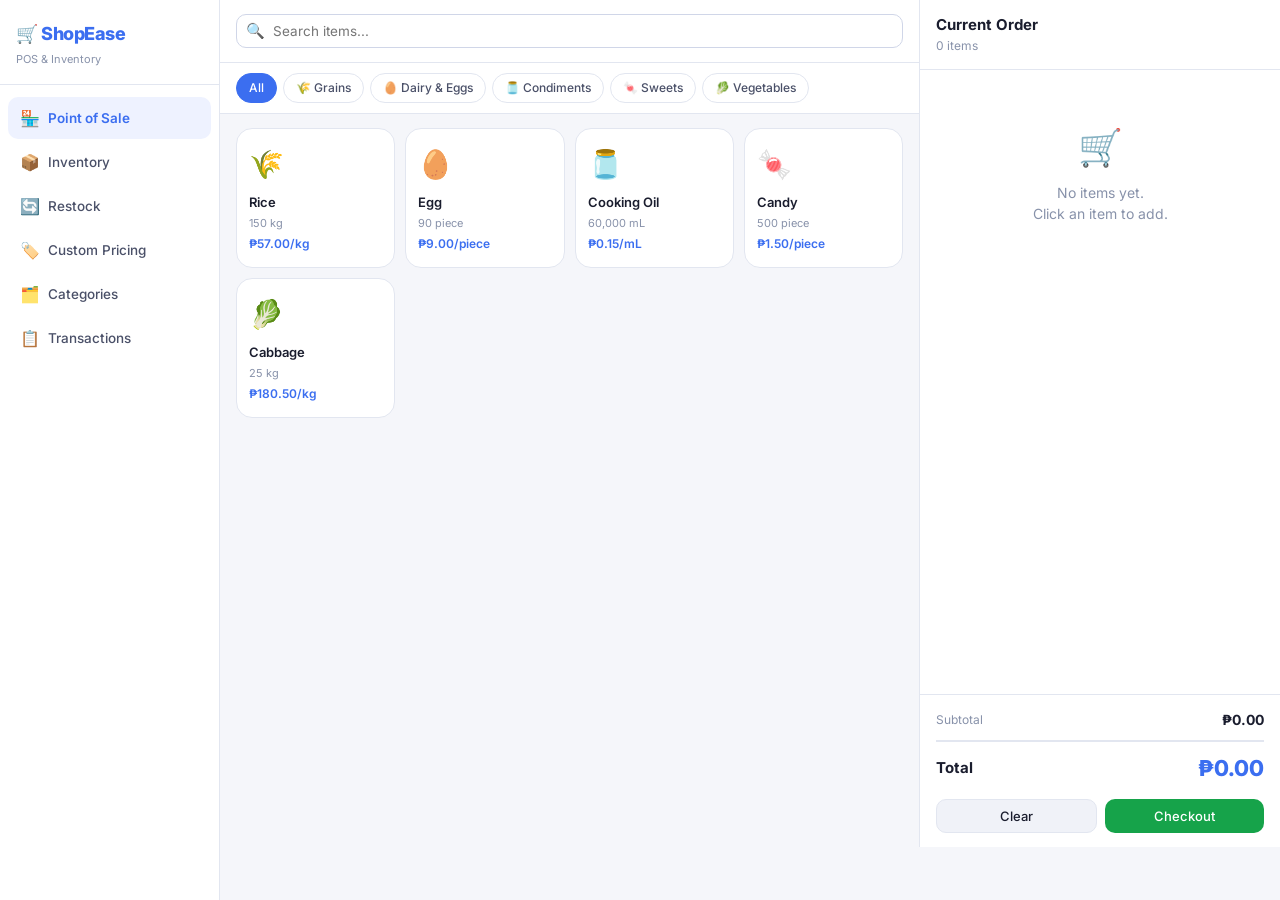
==== commit e4b4279a: "add Category Management" ====
--- a/test.html
+++ b/test.html
@@ -1125,6 +1125,19 @@
             color: var(--accent);
             font-style: italic;
         }
+
+        /* Category badge color variants (dynamic via badge-{color} classes) */
+        .badge-yellow {
+            background: var(--yellow-light);
+            color: var(--yellow);
+        }
+
+        .badge-red {
+            background: var(--red-light);
+            color: var(--red);
+        }
+
+        /* badge-blue, badge-green, badge-orange already defined above */
     </style>
 </head>
 
@@ -1149,6 +1162,9 @@
                 </div>
                 <div class="nav-item" onclick="showPage('pricing')">
                     <span class="icon">🏷️</span> Custom Pricing
+                </div>
+                <div class="nav-item" onclick="showPage('categories')">
+                    <span class="icon">🗂️</span> Categories
                 </div>
                 <div class="nav-item" onclick="showPage('transactions')">
                     <span class="icon">📋</span> Transactions
@@ -1288,6 +1304,30 @@
                 <div id="pricing-list"></div>
             </div>
 
+            <!-- Categories Page -->
+            <div id="page-categories" class="page">
+                <div class="topbar" style="padding:0 0 16px;">
+                    <h2>🗂️ Categories</h2>
+                    <button class="btn btn-primary" onclick="openAddCategoryModal()">+ Add Category</button>
+                </div>
+                <div class="card">
+                    <div class="table-wrap">
+                        <table>
+                            <thead>
+                                <tr>
+                                    <th>Category</th>
+                                    <th>Emoji</th>
+                                    <th>Color</th>
+                                    <th>Items</th>
+                                    <th>Actions</th>
+                                </tr>
+                            </thead>
+                            <tbody id="cat-tbody"></tbody>
+                        </table>
+                    </div>
+                </div>
+            </div>
+
             <!-- Transactions Page -->
             <div id="page-transactions" class="page">
                 <div class="topbar" style="padding:0 0 16px;">
@@ -1335,9 +1375,15 @@
                         </div>
                         <div class="form-group">
                             <label>Category *</label>
-                            <input type="text" id="item-category" placeholder="e.g. Grains, Dairy, Vegetables"
-                                list="category-list">
-                            <datalist id="category-list"></datalist>
+                            <div style="display:flex;gap:8px;align-items:center;">
+                                <select id="item-category" style="flex:1;">
+                                    <option value="">— Select category —</option>
+                                </select>
+                                <button type="button" class="btn btn-secondary btn-sm"
+                                    onclick="openAddCategoryModal(true)" title="Create a new category"
+                                    style="white-space:nowrap;flex-shrink:0;">＋ New</button>
+                            </div>
+                            <p class="helper">Can't find it? Click "＋ New" to create one.</p>
                         </div>
                     </div>
                     <div class="form-row-3">
@@ -1514,6 +1560,47 @@
         </div>
     </div>
 
+    <!-- Add / Edit Category Modal -->
+    <div class="modal-backdrop" id="modal-category">
+        <div class="modal" style="width:420px;">
+            <div class="modal-header">
+                <h3 id="cat-modal-title">Add Category</h3>
+                <button class="close-btn" onclick="closeModal('modal-category')">✕</button>
+            </div>
+            <div class="modal-body">
+                <div class="form-group">
+                    <label>Category Name *</label>
+                    <input type="text" id="cat-name" placeholder="e.g. Beverages">
+                </div>
+                <div class="form-row">
+                    <div class="form-group">
+                        <label>Emoji Icon</label>
+                        <div style="display:flex;gap:8px;align-items:center;">
+                            <input type="text" id="cat-emoji" placeholder="e.g. 🧃" maxlength="4"
+                                style="width:70px;text-align:center;font-size:20px;">
+                            <div id="cat-emoji-presets" style="display:flex;flex-wrap:wrap;gap:5px;flex:1;"></div>
+                        </div>
+                    </div>
+                    <div class="form-group">
+                        <label>Badge Color</label>
+                        <div id="cat-color-presets" style="display:flex;flex-wrap:wrap;gap:6px;margin-top:4px;"></div>
+                        <input type="hidden" id="cat-color" value="blue">
+                    </div>
+                </div>
+                <div id="cat-preview-row" style="margin-top:4px;">
+                    <label>Preview</label>
+                    <div style="margin-top:6px;">
+                        <span id="cat-badge-preview" class="badge badge-blue">📦 Category</span>
+                    </div>
+                </div>
+            </div>
+            <div class="modal-footer">
+                <button class="btn btn-secondary" onclick="closeModal('modal-category')">Cancel</button>
+                <button class="btn btn-primary" id="cat-save-btn" onclick="saveCategory()">Save Category</button>
+            </div>
+        </div>
+    </div>
+
     <!-- Transaction Detail Modal -->
     <div class="modal-backdrop" id="modal-txn-detail">
         <div class="modal">
@@ -1532,7 +1619,8 @@
             item_units: [],
             custom_pricing: [],
             transactions: [],
-            restock_history: []
+            restock_history: [],
+            categories: []
         };
 
         let editingItemId = null;
@@ -1544,6 +1632,14 @@
 
         // ===================== SEED DATA =====================
         function seedData() {
+            // Categories
+            db.categories = [
+                { id: 1, name: 'Grains', emoji: '🌾', color: 'yellow' },
+                { id: 2, name: 'Dairy & Eggs', emoji: '🥚', color: 'blue' },
+                { id: 3, name: 'Condiments', emoji: '🫙', color: 'orange' },
+                { id: 4, name: 'Sweets', emoji: '🍬', color: 'green' },
+                { id: 5, name: 'Vegetables', emoji: '🥬', color: 'green' },
+            ];
             // Items
             db.items = [
                 { id: 1, item_name: 'Rice', category: 'Grains', base_unit: 'kg', purchase_price_per_unit: 55, selling_price_per_unit: 57, stock_quantity: 150, low_stock_threshold: 20, default_selling_unit: 'base', emoji: '🌾' },
@@ -1577,7 +1673,7 @@
             // Set Cooking Oil default to 250mL (unit-1 = id 3 in item_units)
             // default_selling_unit format: 'base', 'unit-{item_unit_id}', 'custom-{cp_id}'
 
-            nextId = { items: 6, item_units: 8, custom_pricing: 2, transactions: 1, restock_history: 1 };
+            nextId = { items: 6, item_units: 8, custom_pricing: 2, transactions: 1, restock_history: 1, categories: 6 };
         }
 
         let nextId = {};
@@ -1591,20 +1687,25 @@
             document.querySelectorAll('.page').forEach(p => p.classList.remove('active'));
             document.querySelectorAll('.nav-item').forEach(n => n.classList.remove('active'));
             document.getElementById('page-' + page).classList.add('active');
-            document.querySelectorAll('.nav-item')[['pos', 'inventory', 'restock', 'pricing', 'transactions'].indexOf(page)].classList.add('active');
+            const pages = ['pos', 'inventory', 'restock', 'pricing', 'categories', 'transactions'];
+            document.querySelectorAll('.nav-item')[pages.indexOf(page)].classList.add('active');
 
             if (page === 'pos') renderPOSItems();
             if (page === 'inventory') renderInventory();
             if (page === 'restock') initRestockPage();
             if (page === 'pricing') renderPricingPage();
+            if (page === 'categories') renderCategoriesPage();
             if (page === 'transactions') renderTransactions();
         }
 
         // ===================== POS =====================
         function renderPOSCategories() {
-            const cats = ['All', ...new Set(db.items.map(i => i.category))];
+            // Use db.categories as the source of truth; only show cats that have at least one item
+            const usedCats = new Set(db.items.map(i => i.category));
+            const cats = db.categories.filter(c => usedCats.has(c.name));
             const el = document.getElementById('pos-categories');
-            el.innerHTML = cats.map(c => `<div class="cat-chip ${(c === 'All' && !posFilterCat) || c === posFilterCat ? 'active' : ''}" onclick="setPosFilter('${c}')">${c}</div>`).join('');
+            el.innerHTML = `<div class="cat-chip ${!posFilterCat ? 'active' : ''}" onclick="setPosFilter('All')">All</div>` +
+                cats.map(c => `<div class="cat-chip ${c.name === posFilterCat ? 'active' : ''}" onclick="setPosFilter('${c.name}')">${c.emoji || ''} ${c.name}</div>`).join('');
         }
 
         function setPosFilter(cat) {
@@ -1945,11 +2046,11 @@
             const q = document.getElementById('inv-search').value.toLowerCase();
             const cat = document.getElementById('inv-cat-filter').value;
 
-            // Update cat filter options
-            const cats = [...new Set(db.items.map(i => i.category))];
+            // Update cat filter options from db.categories
             const catEl = document.getElementById('inv-cat-filter');
             const cur = catEl.value;
-            catEl.innerHTML = '<option value="">All Categories</option>' + cats.map(c => `<option value="${c}" ${c === cur ? 'selected' : ''}>${c}</option>`).join('');
+            catEl.innerHTML = '<option value="">All Categories</option>' +
+                db.categories.map(c => `<option value="${c.name}" ${c.name === cur ? 'selected' : ''}>${c.emoji || ''} ${c.name}</option>`).join('');
 
             let items = db.items;
             if (cat) items = items.filter(i => i.category === cat);
@@ -1960,9 +2061,12 @@
                 const low = item.low_stock_threshold && item.stock_quantity <= item.low_stock_threshold;
                 const out = item.stock_quantity <= 0;
                 const units = db.item_units.filter(u => u.item_id === item.id);
+                const catObj = db.categories.find(c => c.name === item.category);
+                const catEmoji = catObj ? catObj.emoji : '';
+                const catColor = catObj ? catObj.color : 'blue';
                 return `<tr>
       <td><strong>${item.emoji || '📦'} ${item.item_name}</strong></td>
-      <td><span class="badge badge-blue">${item.category}</span></td>
+      <td><span class="badge badge-${catColor}">${catEmoji} ${item.category}</span></td>
       <td>${item.base_unit}</td>
       <td>
         <strong ${out ? 'style="color:var(--red)"' : low ? 'style="color:var(--orange)"' : ''}>${formatStock(item)} ${item.base_unit}</strong>
@@ -2053,7 +2157,7 @@
             editingItemId = null;
             document.getElementById('item-modal-title').textContent = 'Add New Item';
             document.getElementById('item-name').value = '';
-            document.getElementById('item-category').value = '';
+            populateCategorySelect('item-category', '');
             setBaseUnitSelector('');
             document.getElementById('item-buy-price').value = '';
             document.getElementById('item-sell-price').value = '';
@@ -2062,11 +2166,6 @@
             itemModalVariants = [];
             renderItemVariants();
             switchTab('basic');
-
-            // Update datalist
-            const cats = [...new Set(db.items.map(i => i.category))];
-            document.getElementById('category-list').innerHTML = cats.map(c => `<option value="${c}">`).join('');
-
             openModal('modal-add-item');
         }
 
@@ -2076,7 +2175,7 @@
             editingItemId = itemId;
             document.getElementById('item-modal-title').textContent = 'Edit Item';
             document.getElementById('item-name').value = item.item_name;
-            document.getElementById('item-category').value = item.category;
+            populateCategorySelect('item-category', item.category);
             setBaseUnitSelector(item.base_unit);
             document.getElementById('item-buy-price').value = item.purchase_price_per_unit;
             document.getElementById('item-sell-price').value = item.selling_price_per_unit;
@@ -2086,7 +2185,6 @@
             itemModalVariants = db.item_units.filter(u => u.item_id === itemId).map(u => ({ ...u }));
             renderItemVariants();
 
-            // Update default unit select
             updateDefaultUnitSelect(item.base_unit);
             document.getElementById('item-default-unit').value = item.default_selling_unit || 'base';
 
@@ -2160,9 +2258,13 @@
 
             if (!name || !cat || !bu) { toast('Fill in required fields', 'error'); return; }
 
+            // Determine emoji from category
+            const catObj = db.categories.find(c => c.name === cat);
+            const emoji = catObj ? catObj.emoji : '📦';
+
             if (editingItemId) {
                 const item = db.items.find(i => i.id === editingItemId);
-                Object.assign(item, { item_name: name, category: cat, base_unit: bu, purchase_price_per_unit: bp, selling_price_per_unit: sp, stock_quantity: stock, low_stock_threshold: lowStock, default_selling_unit: defUnit });
+                Object.assign(item, { item_name: name, category: cat, base_unit: bu, purchase_price_per_unit: bp, selling_price_per_unit: sp, stock_quantity: stock, low_stock_threshold: lowStock, default_selling_unit: defUnit, emoji });
                 // Update units
                 db.item_units = db.item_units.filter(u => u.item_id !== editingItemId);
                 itemModalVariants.forEach(v => {
@@ -2172,8 +2274,7 @@
                 toast('Item updated!', 'success');
             } else {
                 const id = newId('items');
-                const emojis = { 'Grains': '🌾', 'Dairy & Eggs': '🥚', 'Condiments': '🫙', 'Sweets': '🍬', 'Vegetables': '🥬', 'Meat': '🥩', 'Beverages': '🧃', 'Snacks': '🍿' };
-                db.items.push({ id, item_name: name, category: cat, base_unit: bu, purchase_price_per_unit: bp, selling_price_per_unit: sp, stock_quantity: stock, low_stock_threshold: lowStock, default_selling_unit: defUnit || 'base', emoji: emojis[cat] || '📦' });
+                db.items.push({ id, item_name: name, category: cat, base_unit: bu, purchase_price_per_unit: bp, selling_price_per_unit: sp, stock_quantity: stock, low_stock_threshold: lowStock, default_selling_unit: defUnit || 'base', emoji });
                 itemModalVariants.forEach(v => {
                     if (v.unit_name) db.item_units.push({ ...v, id: newId('item_units'), item_id: id });
                 });
@@ -2182,6 +2283,179 @@
 
             closeModal('modal-add-item');
             renderInventory();
+        }
+
+        // ===================== CATEGORY MANAGEMENT =====================
+        const CAT_COLORS = [
+            { key: 'blue', label: 'Blue', bg: '#eef2ff', text: '#3b6ef0' },
+            { key: 'green', label: 'Green', bg: '#dcfce7', text: '#16a34a' },
+            { key: 'orange', label: 'Orange', bg: '#ffedd5', text: '#ea580c' },
+            { key: 'red', label: 'Red', bg: '#fee2e2', text: '#dc2626' },
+            { key: 'yellow', label: 'Yellow', bg: '#fef3c7', text: '#d97706' },
+        ];
+        const CAT_EMOJIS = ['🌾', '🥚', '🫙', '🍬', '🥬', '🥩', '🧃', '🍿', '🧴', '🛒', '🧁', '🍞', '🍎', '🐟', '🧹', '💊', '🍫', '🥤', '🧂', '🍳'];
+
+        let editingCatId = null;
+        let calledFromItemModal = false;
+
+        /** Populate a <select> by id with all categories, pre-selecting a given name */
+        function populateCategorySelect(selectId, selectedName) {
+            const sel = document.getElementById(selectId);
+            sel.innerHTML = '<option value="">— Select category —</option>' +
+                db.categories.map(c =>
+                    `<option value="${c.name}" ${c.name === selectedName ? 'selected' : ''}>${c.emoji || ''} ${c.name}</option>`
+                ).join('');
+        }
+
+        function renderCategoriesPage() {
+            const tbody = document.getElementById('cat-tbody');
+            if (!db.categories.length) {
+                tbody.innerHTML = '<tr><td colspan="5" style="text-align:center;color:var(--text3);padding:30px;">No categories yet.</td></tr>';
+                return;
+            }
+            tbody.innerHTML = db.categories.map(cat => {
+                const itemCount = db.items.filter(i => i.category === cat.name).length;
+                const colorObj = CAT_COLORS.find(c => c.key === cat.color) || CAT_COLORS[0];
+                return `<tr>
+      <td><strong>${cat.name}</strong></td>
+      <td style="font-size:20px;">${cat.emoji || '—'}</td>
+      <td>
+        <span class="badge badge-${cat.color}" style="gap:4px;">
+          <span style="width:8px;height:8px;border-radius:50%;background:${colorObj.text};display:inline-block;"></span>
+          ${colorObj.label}
+        </span>
+      </td>
+      <td>${itemCount} item${itemCount !== 1 ? 's' : ''}</td>
+      <td style="display:flex;gap:6px;align-items:center;">
+        <button class="btn btn-secondary btn-sm" onclick="openEditCategoryModal(${cat.id})">Edit</button>
+        <button class="btn btn-sm" style="background:var(--red-light);color:var(--red);"
+          onclick="deleteCategory(${cat.id})"
+          ${itemCount > 0 ? 'disabled title="Cannot delete: category has items"' : ''}>Delete</button>
+      </td>
+    </tr>`;
+            }).join('');
+        }
+
+        /** Opens the category modal.
+         *  @param {boolean} fromItemModal — if true, after saving we re-populate the item modal select and stay on it */
+        function openAddCategoryModal(fromItemModal = false) {
+            calledFromItemModal = fromItemModal;
+            editingCatId = null;
+            document.getElementById('cat-modal-title').textContent = 'Add Category';
+            document.getElementById('cat-name').value = '';
+            document.getElementById('cat-emoji').value = '';
+            document.getElementById('cat-color').value = 'blue';
+            renderCatEmojiPresets('');
+            renderCatColorPresets('blue');
+            updateCatPreview();
+            openModal('modal-category');
+        }
+
+        function openEditCategoryModal(catId) {
+            calledFromItemModal = false;
+            editingCatId = catId;
+            const cat = db.categories.find(c => c.id === catId);
+            if (!cat) return;
+            document.getElementById('cat-modal-title').textContent = 'Edit Category';
+            document.getElementById('cat-name').value = cat.name;
+            document.getElementById('cat-emoji').value = cat.emoji || '';
+            document.getElementById('cat-color').value = cat.color || 'blue';
+            renderCatEmojiPresets(cat.emoji || '');
+            renderCatColorPresets(cat.color || 'blue');
+            updateCatPreview();
+            openModal('modal-category');
+        }
+
+        function renderCatEmojiPresets(selected) {
+            const el = document.getElementById('cat-emoji-presets');
+            el.innerHTML = CAT_EMOJIS.map(e =>
+                `<span onclick="pickCatEmoji('${e}')" title="${e}"
+      style="cursor:pointer;font-size:18px;padding:3px 5px;border-radius:6px;border:2px solid ${e === selected ? 'var(--accent)' : 'transparent'};transition:all 0.12s;"
+      onmouseover="this.style.background='var(--surface2)'" onmouseout="this.style.background=''">${e}</span>`
+            ).join('');
+        }
+
+        function pickCatEmoji(emoji) {
+            document.getElementById('cat-emoji').value = emoji;
+            renderCatEmojiPresets(emoji);
+            updateCatPreview();
+        }
+
+        function renderCatColorPresets(selected) {
+            const el = document.getElementById('cat-color-presets');
+            el.innerHTML = CAT_COLORS.map(c =>
+                `<div onclick="pickCatColor('${c.key}')" title="${c.label}"
+      style="width:24px;height:24px;border-radius:50%;background:${c.bg};border:2.5px solid ${c.key === selected ? c.text : 'transparent'};cursor:pointer;box-shadow:inset 0 0 0 2px ${c.text};transition:all 0.12s;"
+      onmouseover="this.style.transform='scale(1.2)'" onmouseout="this.style.transform='scale(1)'"></div>`
+            ).join('');
+        }
+
+        function pickCatColor(colorKey) {
+            document.getElementById('cat-color').value = colorKey;
+            renderCatColorPresets(colorKey);
+            updateCatPreview();
+        }
+
+        function updateCatPreview() {
+            const name = document.getElementById('cat-name').value.trim() || 'Category';
+            const emoji = document.getElementById('cat-emoji').value.trim() || '';
+            const color = document.getElementById('cat-color').value || 'blue';
+            const preview = document.getElementById('cat-badge-preview');
+            preview.className = `badge badge-${color}`;
+            preview.textContent = (emoji ? emoji + ' ' : '') + name;
+        }
+
+        // Keep preview live while typing
+        document.addEventListener('DOMContentLoaded', () => {
+            const nameEl = document.getElementById('cat-name');
+            if (nameEl) nameEl.addEventListener('input', updateCatPreview);
+            const emojiEl = document.getElementById('cat-emoji');
+            if (emojiEl) emojiEl.addEventListener('input', () => { renderCatEmojiPresets(emojiEl.value.trim()); updateCatPreview(); });
+        });
+
+        function saveCategory() {
+            const name = document.getElementById('cat-name').value.trim();
+            const emoji = document.getElementById('cat-emoji').value.trim();
+            const color = document.getElementById('cat-color').value || 'blue';
+
+            if (!name) { toast('Category name is required', 'error'); return; }
+
+            // Check for duplicate names (ignore self when editing)
+            const duplicate = db.categories.find(c => c.name.toLowerCase() === name.toLowerCase() && c.id !== editingCatId);
+            if (duplicate) { toast('A category with that name already exists', 'error'); return; }
+
+            if (editingCatId) {
+                const cat = db.categories.find(c => c.id === editingCatId);
+                const oldName = cat.name;
+                Object.assign(cat, { name, emoji, color });
+                // Rename category on all items that used the old name
+                db.items.forEach(item => { if (item.category === oldName) item.category = name; });
+                toast('Category updated!', 'success');
+            } else {
+                db.categories.push({ id: newId('categories'), name, emoji, color });
+                toast(`Category "${name}" created!`, 'success');
+            }
+
+            closeModal('modal-category');
+
+            // If triggered from item modal: refresh the category dropdown and re-select the new/edited cat
+            if (calledFromItemModal) {
+                populateCategorySelect('item-category', name);
+            } else {
+                renderCategoriesPage();
+                renderInventory();
+                renderPOSItems();
+            }
+        }
+
+        function deleteCategory(catId) {
+            const cat = db.categories.find(c => c.id === catId);
+            if (!cat) return;
+            const itemCount = db.items.filter(i => i.category === cat.name).length;
+            if (itemCount > 0) { toast('Remove all items in this category first', 'error'); return; }
+            db.categories = db.categories.filter(c => c.id !== catId);
+            renderCategoriesPage();
+            toast(`Category "${cat.name}" deleted`, 'info');
         }
 
         // ===================== RESTOCK =====================
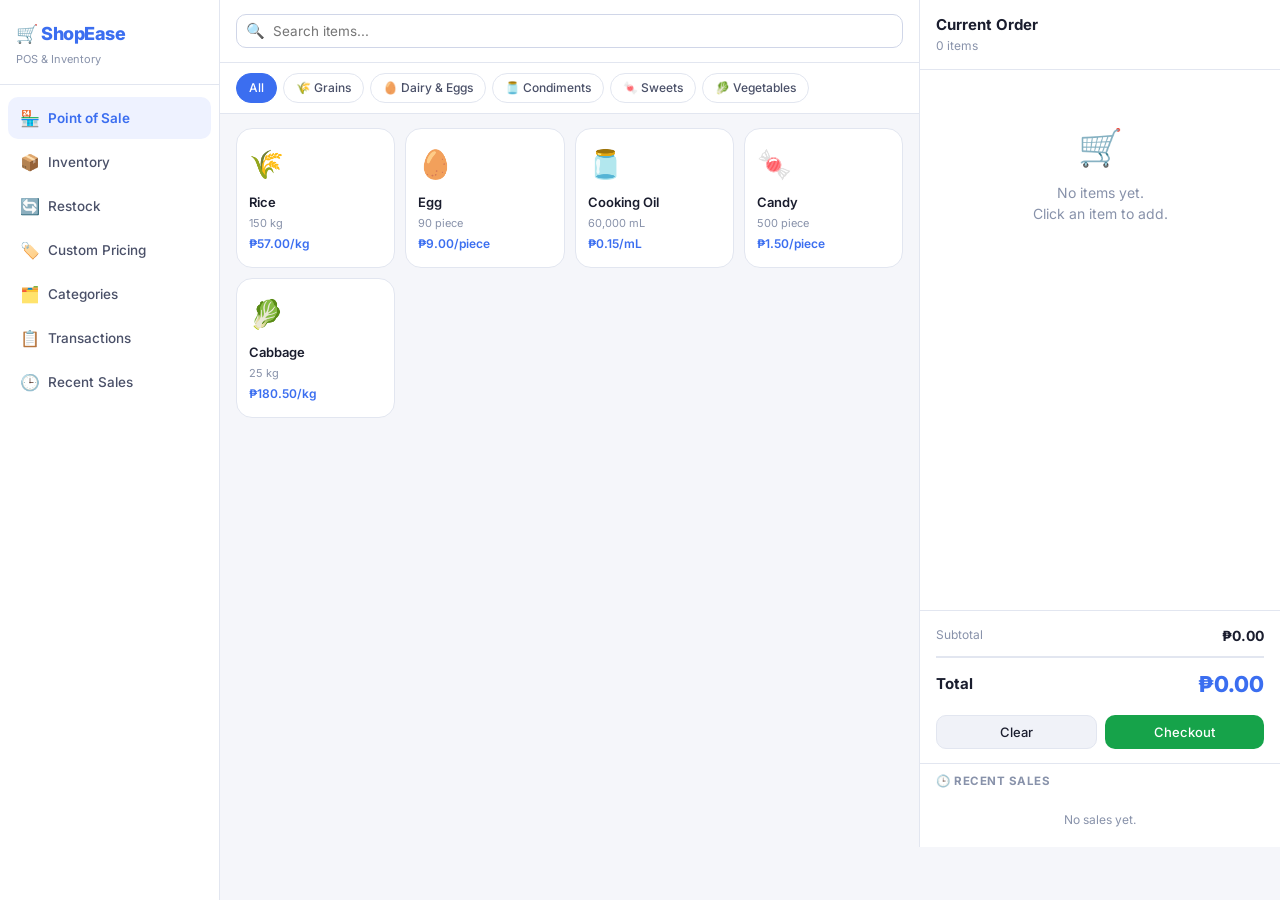
==== commit c8764d42: "add recent sales page" ====
--- a/test.html
+++ b/test.html
@@ -1116,7 +1116,178 @@
             font-weight: 600;
         }
 
-        /* Base unit custom input reveal animation */
+        /* Manual Price Toggle */
+        .manual-price-toggle {
+            border: 1.5px solid var(--border2);
+            border-radius: var(--radius);
+            overflow: hidden;
+            margin-bottom: 14px;
+            transition: border-color 0.15s;
+        }
+
+        .manual-price-toggle.active {
+            border-color: var(--orange);
+            background: var(--orange-light);
+        }
+
+        .toggle-row {
+            display: flex;
+            align-items: center;
+            gap: 10px;
+            padding: 10px 14px;
+            cursor: pointer;
+            user-select: none;
+        }
+
+        .toggle-row:hover {
+            background: var(--surface2);
+        }
+
+        .manual-price-toggle.active .toggle-row:hover {
+            background: rgba(234, 88, 12, 0.08);
+        }
+
+        .toggle-icon {
+            font-size: 16px;
+            flex-shrink: 0;
+        }
+
+        .toggle-label {
+            font-size: 13px;
+            font-weight: 600;
+            color: var(--text);
+            flex-shrink: 0;
+        }
+
+        .toggle-hint {
+            font-size: 11.5px;
+            color: var(--text3);
+            flex: 1;
+        }
+
+        .manual-price-toggle.active .toggle-hint {
+            color: var(--orange);
+        }
+
+        /* Hide real checkbox, use custom switch */
+        .toggle-row input[type="checkbox"] {
+            position: absolute;
+            opacity: 0;
+            width: 0;
+            height: 0;
+        }
+
+        .toggle-switch {
+            width: 36px;
+            height: 20px;
+            background: var(--border2);
+            border-radius: 20px;
+            position: relative;
+            flex-shrink: 0;
+            transition: background 0.2s;
+        }
+
+        .toggle-switch::after {
+            content: '';
+            position: absolute;
+            width: 14px;
+            height: 14px;
+            background: #fff;
+            border-radius: 50%;
+            top: 3px;
+            left: 3px;
+            transition: transform 0.2s;
+            box-shadow: 0 1px 3px rgba(0, 0, 0, 0.2);
+        }
+
+        .toggle-row input:checked~.toggle-switch {
+            background: var(--orange);
+        }
+
+        .toggle-row input:checked~.toggle-switch::after {
+            transform: translateX(16px);
+        }
+
+        .manual-price-fields {
+            padding: 0 14px 14px;
+        }
+
+        .manual-price-row {
+            display: flex;
+            gap: 12px;
+            align-items: flex-end;
+        }
+
+        /* Cart line manual price indicator */
+        .manual-badge {
+            display: inline-flex;
+            align-items: center;
+            gap: 3px;
+            font-size: 10px;
+            font-weight: 600;
+            background: var(--orange-light);
+            color: var(--orange);
+            padding: 1px 6px;
+            border-radius: 10px;
+            vertical-align: middle;
+            margin-left: 4px;
+        }
+
+        /* Inline price edit button on cart lines */
+        .cart-inline-price-btn {
+            background: none;
+            border: 1.5px solid var(--border2);
+            border-radius: 6px;
+            cursor: pointer;
+            font-size: 12px;
+            padding: 2px 6px;
+            color: var(--text3);
+            transition: all 0.12s;
+            line-height: 1.4;
+        }
+
+        .cart-inline-price-btn:hover {
+            border-color: var(--orange);
+            color: var(--orange);
+            background: var(--orange-light);
+        }
+
+        .cart-inline-price-btn.active {
+            border-color: var(--orange);
+            color: var(--orange);
+            background: var(--orange-light);
+        }
+
+        /* Inline price input row inside cart item */
+        .inline-price-form {
+            display: flex;
+            gap: 6px;
+            align-items: center;
+            background: var(--orange-light);
+            border-radius: var(--radius);
+            padding: 8px 10px;
+        }
+
+        .inline-price-form input {
+            flex: 1;
+            padding: 5px 8px;
+            font-size: 12.5px;
+            border: 1.5px solid var(--orange);
+            border-radius: 6px;
+            background: #fff;
+        }
+
+        .inline-price-form .btn {
+            padding: 4px 10px;
+            font-size: 12px;
+        }
+
+        .inline-price-note {
+            font-size: 10.5px;
+            color: var(--orange);
+            margin-top: 3px;
+        }
+
         #item-base-unit-custom {
             transition: all 0.15s;
         }
@@ -1124,6 +1295,140 @@
         #item-base-unit-select option[value="__custom__"] {
             color: var(--accent);
             font-style: italic;
+        }
+
+        /* Low Stock Alert Banner */
+        .low-stock-banner {
+            background: var(--orange-light);
+            border-bottom: 1px solid #f97316;
+            padding: 10px 24px;
+            display: flex;
+            align-items: center;
+            justify-content: space-between;
+            gap: 12px;
+            flex-shrink: 0;
+            animation: slideDown 0.25s ease;
+        }
+
+        @keyframes slideDown {
+            from {
+                transform: translateY(-100%);
+                opacity: 0;
+            }
+
+            to {
+                transform: translateY(0);
+                opacity: 1;
+            }
+        }
+
+        .low-stock-banner-left {
+            display: flex;
+            align-items: center;
+            gap: 10px;
+            flex-wrap: wrap;
+        }
+
+        .low-stock-banner-title {
+            font-size: 13px;
+            font-weight: 700;
+            color: var(--orange);
+            white-space: nowrap;
+        }
+
+        .low-stock-chips {
+            display: flex;
+            flex-wrap: wrap;
+            gap: 6px;
+        }
+
+        .low-stock-chip {
+            display: inline-flex;
+            align-items: center;
+            gap: 4px;
+            background: #fff;
+            border: 1.5px solid var(--orange);
+            border-radius: 20px;
+            padding: 2px 10px;
+            font-size: 11.5px;
+            font-weight: 600;
+            color: var(--orange);
+            cursor: pointer;
+            transition: all 0.12s;
+        }
+
+        .low-stock-chip:hover {
+            background: var(--orange);
+            color: #fff;
+        }
+
+        .low-stock-chip.out {
+            border-color: var(--red);
+            color: var(--red);
+        }
+
+        .low-stock-chip.out:hover {
+            background: var(--red);
+            color: #fff;
+        }
+
+        .low-stock-dismiss {
+            background: none;
+            border: none;
+            cursor: pointer;
+            color: var(--orange);
+            font-size: 16px;
+            padding: 2px 6px;
+            border-radius: 6px;
+            flex-shrink: 0;
+            font-weight: 700;
+        }
+
+        .low-stock-dismiss:hover {
+            background: rgba(234, 88, 12, 0.15);
+        }
+
+        /* Nav badge */
+        .nav-badge {
+            margin-left: auto;
+            background: var(--orange);
+            color: #fff;
+            font-size: 10px;
+            font-weight: 700;
+            padding: 1px 6px;
+            border-radius: 10px;
+            min-width: 18px;
+            text-align: center;
+        }
+
+        /* Inventory low-stock panel */
+        .low-stock-panel {
+            background: var(--orange-light);
+            border: 1.5px solid var(--orange);
+            border-radius: var(--radius-lg);
+            padding: 16px 20px;
+            margin-bottom: 16px;
+        }
+
+        .low-stock-panel-header {
+            display: flex;
+            align-items: center;
+            justify-content: space-between;
+            margin-bottom: 12px;
+        }
+
+        .low-stock-panel-title {
+            font-size: 13px;
+            font-weight: 700;
+            color: var(--orange);
+            display: flex;
+            align-items: center;
+            gap: 6px;
+        }
+
+        .low-stock-table td,
+        .low-stock-table th {
+            background: transparent !important;
         }
 
         /* Category badge color variants (dynamic via badge-{color} classes) */
@@ -1138,6 +1443,118 @@
         }
 
         /* badge-blue, badge-green, badge-orange already defined above */
+
+        /* Recent Sales Panel */
+        .recent-sales-panel {
+            border-top: 1px solid var(--border);
+            background: var(--surface);
+            flex-shrink: 0;
+            max-height: 220px;
+            display: flex;
+            flex-direction: column;
+        }
+
+        .recent-sales-header {
+            display: flex;
+            align-items: center;
+            justify-content: space-between;
+            padding: 9px 16px 7px;
+            flex-shrink: 0;
+        }
+
+        .recent-sales-title {
+            font-size: 11.5px;
+            font-weight: 700;
+            color: var(--text3);
+            text-transform: uppercase;
+            letter-spacing: 0.5px;
+            display: flex;
+            align-items: center;
+            gap: 5px;
+        }
+
+        .recent-sales-list {
+            overflow-y: auto;
+            flex: 1;
+            padding: 0 10px 8px;
+        }
+
+        .recent-sale-row {
+            display: flex;
+            align-items: center;
+            gap: 8px;
+            padding: 6px 6px;
+            border-radius: var(--radius);
+            transition: background 0.12s;
+            font-size: 12px;
+        }
+
+        .recent-sale-row:hover {
+            background: var(--surface2);
+        }
+
+        .recent-sale-emoji {
+            font-size: 15px;
+            flex-shrink: 0;
+            width: 20px;
+            text-align: center;
+        }
+
+        .recent-sale-name {
+            font-weight: 600;
+            color: var(--text);
+            flex: 1;
+            white-space: nowrap;
+            overflow: hidden;
+            text-overflow: ellipsis;
+        }
+
+        .recent-sale-qty {
+            color: var(--text3);
+            font-size: 11px;
+            white-space: nowrap;
+            flex-shrink: 0;
+        }
+
+        .recent-sale-price {
+            font-weight: 700;
+            color: var(--green);
+            white-space: nowrap;
+            flex-shrink: 0;
+            font-size: 12px;
+        }
+
+        .recent-sale-time {
+            font-size: 10px;
+            color: var(--text3);
+            white-space: nowrap;
+            flex-shrink: 0;
+        }
+
+        .recent-sales-empty {
+            text-align: center;
+            color: var(--text3);
+            font-size: 12px;
+            padding: 14px 0 10px;
+        }
+
+        .recent-sale-divider {
+            font-size: 10px;
+            color: var(--text3);
+            padding: 2px 6px 2px;
+            font-weight: 600;
+            display: flex;
+            align-items: center;
+            gap: 6px;
+            margin: 2px 0;
+        }
+
+        .recent-sale-divider::after {
+            content: '';
+            flex: 1;
+            height: 1px;
+            background: var(--border);
+        }
     </style>
 </head>
 
@@ -1156,6 +1573,7 @@
                 </div>
                 <div class="nav-item" onclick="showPage('inventory')">
                     <span class="icon">📦</span> Inventory
+                    <span class="nav-badge" id="nav-low-stock-badge" style="display:none;"></span>
                 </div>
                 <div class="nav-item" onclick="showPage('restock')">
                     <span class="icon">🔄</span> Restock
@@ -1169,11 +1587,23 @@
                 <div class="nav-item" onclick="showPage('transactions')">
                     <span class="icon">📋</span> Transactions
                 </div>
+                <div class="nav-item" onclick="showPage('recentsales')">
+                    <span class="icon">🕒</span> Recent Sales
+                </div>
             </nav>
         </div>
 
         <!-- Main -->
         <div class="main">
+
+            <!-- Low Stock Alert Banner -->
+            <div id="low-stock-banner" style="display:none;" class="low-stock-banner">
+                <div class="low-stock-banner-left">
+                    <span class="low-stock-banner-title">⚠️ Low Stock Alert</span>
+                    <div class="low-stock-chips" id="low-stock-chips"></div>
+                </div>
+                <button class="low-stock-dismiss" onclick="dismissLowStockBanner()" title="Dismiss">✕</button>
+            </div>
 
             <!-- POS Page -->
             <div id="page-pos" class="page active" style="padding:0;">
@@ -1217,6 +1647,15 @@
                                     disabled>Checkout</button>
                             </div>
                         </div>
+                        <!-- Recent Sales Panel -->
+                        <div class="recent-sales-panel">
+                            <div class="recent-sales-header">
+                                <span class="recent-sales-title">🕒 Recent Sales</span>
+                            </div>
+                            <div class="recent-sales-list" id="recent-sales-list">
+                                <div class="recent-sales-empty">No sales yet.</div>
+                            </div>
+                        </div>
                     </div>
                 </div>
             </div>
@@ -1234,6 +1673,28 @@
                     <select id="inv-cat-filter" onchange="renderInventory()" style="width:160px;">
                         <option value="">All Categories</option>
                     </select>
+                </div>
+                <!-- Low Stock Panel -->
+                <div id="inv-low-stock-panel" class="low-stock-panel" style="display:none;">
+                    <div class="low-stock-panel-header">
+                        <span class="low-stock-panel-title">⚠️ Items Needing Attention</span>
+                        <button class="btn btn-sm" style="background:var(--orange);color:#fff;"
+                            onclick="showPage('restock')">Go to Restock →</button>
+                    </div>
+                    <div class="table-wrap">
+                        <table class="low-stock-table">
+                            <thead>
+                                <tr>
+                                    <th style="background:transparent;">Item</th>
+                                    <th style="background:transparent;">Current Stock</th>
+                                    <th style="background:transparent;">Min. Level</th>
+                                    <th style="background:transparent;">Status</th>
+                                    <th style="background:transparent;">Action</th>
+                                </tr>
+                            </thead>
+                            <tbody id="low-stock-tbody"></tbody>
+                        </table>
+                    </div>
                 </div>
                 <div class="card">
                     <div class="table-wrap">
@@ -1353,6 +1814,44 @@
             </div>
 
         </div>
+
+        <!-- Recent Sales Page -->
+        <div id="page-recentsales" class="page">
+            <div class="topbar" style="padding:0 0 16px;">
+                <h2>🕒 Recent Sales</h2>
+                <div class="topbar-actions">
+                    <div style="display:flex;align-items:center;gap:8px;">
+                        <input type="text" id="rs-search" placeholder="🔍 Search item..."
+                            oninput="renderRecentSalesPage()" style="width:200px;">
+                        <select id="rs-filter-date" onchange="renderRecentSalesPage()" style="width:150px;">
+                            <option value="all">All Time</option>
+                            <option value="today">Today</option>
+                            <option value="week">This Week</option>
+                            <option value="month">This Month</option>
+                        </select>
+                    </div>
+                </div>
+            </div>
+            <div class="stats-grid" id="rs-stats"></div>
+            <div class="card">
+                <div class="table-wrap">
+                    <table>
+                        <thead>
+                            <tr>
+                                <th>Item</th>
+                                <th>Quantity</th>
+                                <th>Price</th>
+                                <th>Date &amp; Time</th>
+                                <th>Order #</th>
+                            </tr>
+                        </thead>
+                        <tbody id="rs-tbody"></tbody>
+                    </table>
+                </div>
+            </div>
+        </div>
+
+    </div>
     </div>
 
     <!-- Add Item Modal -->
@@ -1481,23 +1980,43 @@
                     <div class="unit-options" id="cart-unit-options"></div>
                 </div>
                 <div class="form-group" id="cart-qty-group">
-                    <label>Quantity</label>
+                    <label id="cart-qty-label">Quantity</label>
                     <input type="number" id="cart-qty" step="any" min="0.01" placeholder="Enter quantity"
                         oninput="updateCartPreview()">
                 </div>
-                <div id="custom-price-override" style="display:none;">
-                    <div class="form-group">
-                        <label>Price Override (PHP)</label>
-                        <input type="number" id="cart-manual-price" step="0.01" min="0" placeholder="Manual price"
-                            oninput="updateCartPreview()">
+
+                <!-- Manual Price Toggle -->
+                <div class="manual-price-toggle" id="manual-price-section">
+                    <label class="toggle-row" for="cart-manual-check">
+                        <span class="toggle-icon">✏️</span>
+                        <span class="toggle-label">Manual Price</span>
+                        <span class="toggle-hint" id="manual-hint">Use a custom price instead of the normal rate</span>
+                        <input type="checkbox" id="cart-manual-check" onchange="onManualPriceToggle()">
+                        <span class="toggle-switch"></span>
+                    </label>
+                    <div id="manual-price-fields" style="display:none;">
+                        <div class="manual-price-row">
+                            <div class="form-group" style="margin:0;flex:1;">
+                                <label>Price per <span id="manual-per-unit">unit</span></label>
+                                <div style="position:relative;">
+                                    <span
+                                        style="position:absolute;left:10px;top:50%;transform:translateY(-50%);color:var(--text3);font-size:13px;pointer-events:none;">₱</span>
+                                    <input type="number" id="cart-manual-price" step="0.01" min="0" placeholder="0.00"
+                                        style="padding-left:26px;" oninput="updateCartPreview()">
+                                </div>
+                            </div>
+                            <div class="manual-price-vs" id="normal-price-ref"></div>
+                        </div>
+                        <p class="helper" style="margin-top:6px;">Normal price: <strong
+                                id="normal-price-display">—</strong></p>
                     </div>
                 </div>
+
                 <div class="price-preview" id="cart-price-preview">
                     <span class="price-preview-label" id="preview-label">Total</span>
                     <span class="price-preview-value" id="preview-value">₱0.00</span>
                 </div>
-                <div id="stock-warning" style="display:none;" class="restock-info"
-                    style="background:var(--orange-light);color:var(--orange);"></div>
+                <div id="stock-warning" style="display:none;" class="restock-info"></div>
             </div>
             <div class="modal-footer">
                 <button class="btn btn-secondary" onclick="closeModal('modal-add-cart')">Cancel</button>
@@ -1687,8 +2206,9 @@
             document.querySelectorAll('.page').forEach(p => p.classList.remove('active'));
             document.querySelectorAll('.nav-item').forEach(n => n.classList.remove('active'));
             document.getElementById('page-' + page).classList.add('active');
-            const pages = ['pos', 'inventory', 'restock', 'pricing', 'categories', 'transactions'];
-            document.querySelectorAll('.nav-item')[pages.indexOf(page)].classList.add('active');
+            const pages = ['pos', 'inventory', 'restock', 'pricing', 'categories', 'transactions', 'recentsales'];
+            const idx = pages.indexOf(page);
+            if (idx >= 0) document.querySelectorAll('.nav-item')[idx].classList.add('active');
 
             if (page === 'pos') renderPOSItems();
             if (page === 'inventory') renderInventory();
@@ -1696,6 +2216,7 @@
             if (page === 'pricing') renderPricingPage();
             if (page === 'categories') renderCategoriesPage();
             if (page === 'transactions') renderTransactions();
+            if (page === 'recentsales') renderRecentSalesPage();
         }
 
         // ===================== POS =====================
@@ -1776,6 +2297,9 @@
             cartModalUnit = defUnit;
             document.getElementById('cart-qty').value = '1';
             document.getElementById('cart-manual-price').value = '';
+            document.getElementById('cart-manual-check').checked = false;
+            document.getElementById('manual-price-fields').style.display = 'none';
+            document.getElementById('manual-price-section').classList.remove('active');
             document.getElementById('stock-warning').style.display = 'none';
 
             updateCartUnitUI();
@@ -1794,11 +2318,9 @@
 
         function updateCartUnitUI() {
             const isCustom = cartModalUnit && cartModalUnit.startsWith('custom-');
-            const overrideEl = document.getElementById('custom-price-override');
-            overrideEl.style.display = 'none'; // show override only on manual
-
-            // For custom pricing: qty group is quantity multiplier
-            const qtyLabel = document.querySelector('#cart-qty-group label');
+
+            // Update quantity label
+            const qtyLabel = document.getElementById('cart-qty-label');
             if (isCustom) {
                 const cpId = parseInt(cartModalUnit.split('-')[1]);
                 const cp = db.custom_pricing.find(c => c.id === cpId);
@@ -1808,19 +2330,66 @@
             } else {
                 qtyLabel.textContent = 'Quantity';
             }
+
+            // Update the "per unit" label in manual price field
+            const unitLabel = getUnitLabel(cartModalItem, cartModalUnit);
+            document.getElementById('manual-per-unit').textContent = unitLabel;
+
+            // Reset manual toggle whenever unit changes
+            document.getElementById('cart-manual-check').checked = false;
+            document.getElementById('manual-price-fields').style.display = 'none';
+            document.getElementById('manual-price-section').classList.remove('active');
+            document.getElementById('cart-manual-price').value = '';
+        }
+
+        function onManualPriceToggle() {
+            const checked = document.getElementById('cart-manual-check').checked;
+            const fieldsEl = document.getElementById('manual-price-fields');
+            const sectionEl = document.getElementById('manual-price-section');
+
+            fieldsEl.style.display = checked ? 'block' : 'none';
+            sectionEl.classList.toggle('active', checked);
+
+            if (checked) {
+                document.getElementById('cart-manual-price').focus();
+            } else {
+                document.getElementById('cart-manual-price').value = '';
+            }
+            updateCartPreview();
         }
 
         function updateCartPreview() {
             if (!cartModalItem) return;
             const qty = parseFloat(document.getElementById('cart-qty').value) || 0;
-            const { price, label } = calcPrice(cartModalItem, cartModalUnit, qty);
+            const isManual = document.getElementById('cart-manual-check').checked;
+            const manualPricePerUnit = parseFloat(document.getElementById('cart-manual-price').value);
+
+            let price, label;
+
+            if (isManual && !isNaN(manualPricePerUnit) && manualPricePerUnit >= 0) {
+                // Manual: price = manual price per unit × qty
+                price = manualPricePerUnit * qty;
+                const unitLabel = getUnitLabel(cartModalItem, cartModalUnit);
+                label = `${qty} ${unitLabel} × ₱${manualPricePerUnit.toFixed(2)} (manual)`;
+            } else {
+                const result = calcPrice(cartModalItem, cartModalUnit, qty);
+                price = result.price;
+                label = result.label;
+            }
+
+            // Show the normal price as reference when manual is on
+            if (isManual) {
+                const { price: normalPrice } = calcPrice(cartModalItem, cartModalUnit, qty);
+                document.getElementById('normal-price-display').textContent = `₱${normalPrice.toFixed(2)}`;
+            }
+
             document.getElementById('preview-label').textContent = label;
             document.getElementById('preview-value').textContent = '₱' + price.toFixed(2);
 
             // Stock check
             const baseQty = toBaseUnits(cartModalItem, cartModalUnit, qty);
             const warn = document.getElementById('stock-warning');
-            if (baseQty > cartModalItem.stock_quantity) {
+            if (qty > 0 && baseQty > cartModalItem.stock_quantity) {
                 warn.style.display = 'block';
                 warn.style.background = 'var(--orange-light)';
                 warn.style.color = 'var(--orange)';
@@ -1882,12 +2451,25 @@
         function addToCart() {
             const qty = parseFloat(document.getElementById('cart-qty').value) || 0;
             if (qty <= 0) { toast('Enter a valid quantity', 'error'); return; }
+
             const item = cartModalItem;
             const unitId = cartModalUnit;
             const baseQty = toBaseUnits(item, unitId, qty);
             if (baseQty > item.stock_quantity) { toast('Not enough stock!', 'error'); return; }
 
-            const { price, label } = calcPrice(item, unitId, qty);
+            const isManual = document.getElementById('cart-manual-check').checked;
+            const manualPricePerUnit = parseFloat(document.getElementById('cart-manual-price').value);
+
+            let price, label;
+            if (isManual && !isNaN(manualPricePerUnit) && manualPricePerUnit >= 0) {
+                price = manualPricePerUnit * qty;
+                const unitLabel = getUnitLabel(item, unitId);
+                label = `${qty} ${unitLabel} × ₱${manualPricePerUnit.toFixed(2)} (manual)`;
+            } else {
+                const result = calcPrice(item, unitId, qty);
+                price = result.price;
+                label = result.label;
+            }
 
             // base_qty_per_unit: how many base units is 1 qty of this selling unit
             const base_qty_per_unit = qty > 0 ? baseQty / qty : 0;
@@ -1903,7 +2485,9 @@
                 unit_label: getUnitLabel(item, unitId),
                 price: price,
                 detail: label,
-                emoji: item.emoji || '📦'
+                emoji: item.emoji || '📦',
+                is_manual: isManual && !isNaN(manualPricePerUnit),
+                manual_price_per_unit: (isManual && !isNaN(manualPricePerUnit)) ? manualPricePerUnit : null,
             });
 
             closeModal('modal-add-cart');
@@ -1925,18 +2509,20 @@
 
             el.innerHTML = cart.map(ci => {
                 const item = db.items.find(i => i.id === ci.item_id);
-                // Max qty this line can go up to (based on available stock, not counting other cart lines for same item)
                 const otherCartBase = cart.filter(x => x.cartId !== ci.cartId && x.item_id === ci.item_id).reduce((s, x) => s + x.base_qty, 0);
                 const availableBase = item ? (item.stock_quantity - otherCartBase) : 0;
-                const maxQty = ci.base_qty_per_unit > 0 ? Math.floor(availableBase / ci.base_qty_per_unit) : availableBase;
                 const overStock = ci.base_qty > (item ? item.stock_quantity : 0);
+
+                const manualBadge = ci.is_manual
+                    ? `<span class="manual-badge">✏️ manual</span>`
+                    : '';
 
                 return `
     <div class="cart-item" data-cart-id="${ci.cartId}">
       <span style="font-size:20px;flex-shrink:0;">${ci.emoji}</span>
       <div class="cart-item-info" style="flex:1;min-width:0;">
         <div style="display:flex;align-items:flex-start;justify-content:space-between;gap:6px;">
-          <div class="cart-item-name" style="overflow:hidden;text-overflow:ellipsis;white-space:nowrap;">${ci.item_name}</div>
+          <div class="cart-item-name" style="overflow:hidden;text-overflow:ellipsis;white-space:nowrap;">${ci.item_name}${manualBadge}</div>
           <button class="cart-item-remove" onclick="removeFromCart('${ci.cartId}')" title="Remove item">🗑</button>
         </div>
         <div class="cart-item-detail">${ci.unit_label}${ci.unit_id && ci.unit_id.startsWith('custom-') ? ' 🏷️' : ''}</div>
@@ -1952,9 +2538,15 @@
             <button class="qty-btn" onclick="changeCartQty('${ci.cartId}', 1)">+</button>
             <span class="qty-unit-label">${ci.unit_label}</span>
           </div>
-          <div class="cart-item-price" style="${overStock ? 'color:var(--red)' : ''}">₱${ci.price.toFixed(2)}</div>
+          <div style="display:flex;align-items:center;gap:6px;">
+            <button class="cart-inline-price-btn ${ci.is_manual ? 'active' : ''}"
+              onclick="openInlineManualPrice('${ci.cartId}')"
+              title="${ci.is_manual ? `Manual: ₱${ci.manual_price_per_unit.toFixed(2)} per ${ci.unit_label} — click to edit` : 'Set manual price'}">✏️</button>
+            <div class="cart-item-price" style="${overStock ? 'color:var(--red)' : ci.is_manual ? 'color:var(--orange)' : ''}">₱${ci.price.toFixed(2)}</div>
+          </div>
         </div>
         ${overStock ? `<div style="font-size:11px;color:var(--red);margin-top:3px;">⚠️ Exceeds available stock</div>` : ''}
+        ${ci.is_manual ? `<div id="inline-price-row-${ci.cartId}" style="display:none;margin-top:8px;"></div>` : `<div id="inline-price-row-${ci.cartId}" style="display:none;margin-top:8px;"></div>`}
       </div>
     </div>`;
             }).join('');
@@ -1998,9 +2590,15 @@
             if (!item) return;
             ci.qty = newQty;
             ci.base_qty = toBaseUnits(item, ci.unit_id, newQty);
-            const { price, label } = calcPrice(item, ci.unit_id, newQty);
-            ci.price = price;
-            ci.detail = label;
+
+            if (ci.is_manual && ci.manual_price_per_unit !== null) {
+                ci.price = ci.manual_price_per_unit * newQty;
+                ci.detail = `${newQty} ${ci.unit_label} × ₱${ci.manual_price_per_unit.toFixed(2)} (manual)`;
+            } else {
+                const { price, label } = calcPrice(item, ci.unit_id, newQty);
+                ci.price = price;
+                ci.detail = label;
+            }
         }
 
         function removeFromCart(cartId) {
@@ -2008,9 +2606,190 @@
             renderCart();
         }
 
+        /** Toggle the inline price editor on a cart line */
+        function openInlineManualPrice(cartId) {
+            const ci = cart.find(i => i.cartId == cartId);
+            if (!ci) return;
+
+            const rowEl = document.getElementById(`inline-price-row-${cartId}`);
+            if (!rowEl) return;
+
+            // If already open, close it
+            if (rowEl.style.display === 'block') {
+                rowEl.style.display = 'none';
+                return;
+            }
+
+            const item = db.items.find(i => i.id === ci.item_id);
+            const normalResult = calcPrice(item, ci.unit_id, 1);
+            const normalPerUnit = normalResult.price;
+            const currentVal = ci.is_manual ? ci.manual_price_per_unit : '';
+
+            rowEl.style.display = 'block';
+            rowEl.innerHTML = `
+    <div class="inline-price-form">
+      <span style="font-size:12px;color:var(--orange);font-weight:600;white-space:nowrap;">₱ per ${ci.unit_label}</span>
+      <input type="number" id="inline-price-input-${cartId}" step="0.01" min="0"
+        value="${currentVal}" placeholder="${normalPerUnit.toFixed(2)}"
+        onkeydown="if(event.key==='Enter') applyInlineManualPrice('${cartId}')">
+      <button class="btn btn-sm btn-success" onclick="applyInlineManualPrice('${cartId}')">Apply</button>
+      ${ci.is_manual ? `<button class="btn btn-sm btn-secondary" onclick="clearInlineManualPrice('${cartId}')">Clear</button>` : ''}
+    </div>
+    <div class="inline-price-note">Normal price: ₱${normalPerUnit.toFixed(2)} per ${ci.unit_label}</div>
+  `;
+            document.getElementById(`inline-price-input-${cartId}`).focus();
+        }
+
+        function applyInlineManualPrice(cartId) {
+            const ci = cart.find(i => i.cartId == cartId);
+            if (!ci) return;
+            const inputEl = document.getElementById(`inline-price-input-${cartId}`);
+            const val = parseFloat(inputEl.value);
+            if (isNaN(val) || val < 0) { toast('Enter a valid price', 'error'); return; }
+
+            ci.is_manual = true;
+            ci.manual_price_per_unit = val;
+            ci.price = val * ci.qty;
+            ci.detail = `${ci.qty} ${ci.unit_label} × ₱${val.toFixed(2)} (manual)`;
+            renderCart();
+            toast('Manual price applied', 'success');
+        }
+
+        function clearInlineManualPrice(cartId) {
+            const ci = cart.find(i => i.cartId == cartId);
+            if (!ci) return;
+            const item = db.items.find(i => i.id === ci.item_id);
+            ci.is_manual = false;
+            ci.manual_price_per_unit = null;
+            const { price, label } = calcPrice(item, ci.unit_id, ci.qty);
+            ci.price = price;
+            ci.detail = label;
+            renderCart();
+            toast('Manual price removed', 'info');
+        }
+
         function clearCart() {
             cart = [];
             renderCart();
+        }
+
+        // ===================== RECENT SALES PAGE =====================
+        function renderRecentSalesPage() {
+            const searchQ = (document.getElementById('rs-search')?.value || '').toLowerCase();
+            const dateFilter = document.getElementById('rs-filter-date')?.value || 'all';
+
+            const now = new Date();
+            const startOfDay = new Date(now.getFullYear(), now.getMonth(), now.getDate());
+            const startOfWeek = new Date(startOfDay);
+            startOfWeek.setDate(startOfDay.getDate() - startOfDay.getDay());
+            const startOfMonth = new Date(now.getFullYear(), now.getMonth(), 1);
+
+            // Flatten all line items across all transactions
+            let rows = [];
+            db.transactions.forEach(txn => {
+                const txnDate = new Date(txn.date);
+                txn.items.forEach(ci => {
+                    rows.push({ ...ci, txnDate, txnId: txn.id });
+                });
+            });
+
+            // Apply date filter
+            if (dateFilter === 'today') rows = rows.filter(r => r.txnDate >= startOfDay);
+            else if (dateFilter === 'week') rows = rows.filter(r => r.txnDate >= startOfWeek);
+            else if (dateFilter === 'month') rows = rows.filter(r => r.txnDate >= startOfMonth);
+
+            // Apply search
+            if (searchQ) rows = rows.filter(r => r.item_name.toLowerCase().includes(searchQ));
+
+            // Sort newest first
+            rows.sort((a, b) => b.txnDate - a.txnDate);
+
+            // Stats
+            const totalItems = rows.length;
+            const totalRevenue = rows.reduce((s, r) => s + r.price, 0);
+            const uniqueItems = new Set(rows.map(r => r.item_name)).size;
+            const totalQty = rows.reduce((s, r) => s + (r.qty || 0), 0);
+
+            document.getElementById('rs-stats').innerHTML = `
+                <div class="stat-card blue"><div class="stat-label">Line Items Sold</div><div class="stat-value">${totalItems}</div></div>
+                <div class="stat-card green"><div class="stat-label">Total Revenue</div><div class="stat-value">₱${totalRevenue.toFixed(0)}</div></div>
+                <div class="stat-card orange"><div class="stat-label">Unique Items</div><div class="stat-value">${uniqueItems}</div></div>
+                <div class="stat-card blue"><div class="stat-label">Total Units Sold</div><div class="stat-value">${totalQty % 1 === 0 ? totalQty : totalQty.toFixed(2)}</div></div>
+            `;
+
+            const tbody = document.getElementById('rs-tbody');
+            if (!rows.length) {
+                tbody.innerHTML = '<tr><td colspan="5" style="text-align:center;color:var(--text3);padding:30px;">No sales found.</td></tr>';
+                return;
+            }
+
+            tbody.innerHTML = rows.map(r => {
+                const d = r.txnDate;
+                const dateStr = d.toLocaleDateString([], { year: 'numeric', month: 'short', day: 'numeric' });
+                const timeStr = d.toLocaleTimeString([], { hour: '2-digit', minute: '2-digit', second: '2-digit' });
+                const now2 = new Date();
+                const diffMin = Math.floor((now2 - d) / 60000);
+                let relTime = diffMin < 1 ? 'Just now' : diffMin < 60 ? diffMin + 'm ago' : diffMin < 1440 ? Math.floor(diffMin / 60) + 'h ago' : Math.floor(diffMin / 1440) + 'd ago';
+
+                return `<tr>
+                    <td>
+                        <strong>${r.emoji || '📦'} ${r.item_name}</strong>
+                        ${r.is_manual ? '<span class="manual-badge">✏ manual</span>' : ''}
+                    </td>
+                    <td>${r.qty} <span style="color:var(--text3);font-size:12px;">${r.unit_label || ''}</span></td>
+                    <td><strong style="color:var(--green);">₱${r.price.toFixed(2)}</strong></td>
+                    <td>
+                        <div style="font-size:13px;">${dateStr}</div>
+                        <div style="font-size:11px;color:var(--text3);">${timeStr} &nbsp;·&nbsp; ${relTime}</div>
+                    </td>
+                    <td>
+                        <span class="badge badge-blue">#${String(r.txnId).padStart(4, '0')}</span>
+                    </td>
+                </tr>`;
+            }).join('');
+        }
+
+        // ===================== RECENT SALES (POS Panel) =====================
+        function renderRecentSales() {
+            const el = document.getElementById('recent-sales-list');
+            if (!el) return;
+
+            // Flatten all sold line items from latest transactions (up to last 5 txns)
+            const recentTxns = db.transactions.slice(0, 5);
+            if (!recentTxns.length) {
+                el.innerHTML = '<div class="recent-sales-empty">No sales yet.</div>';
+                return;
+            }
+
+            let html = '';
+            recentTxns.forEach((txn, txnIdx) => {
+                const d = new Date(txn.date);
+                const now = new Date();
+                const diffMs = now - d;
+                const diffMin = Math.floor(diffMs / 60000);
+                let timeLabel;
+                if (diffMin < 1) timeLabel = 'Just now';
+                else if (diffMin < 60) timeLabel = diffMin + 'm ago';
+                else if (diffMin < 1440) timeLabel = Math.floor(diffMin / 60) + 'h ago';
+                else timeLabel = d.toLocaleDateString([], { month: 'short', day: 'numeric' });
+
+                const dateStr = d.toLocaleDateString([], { month: 'short', day: 'numeric', year: 'numeric' });
+                const timeStr = d.toLocaleTimeString([], { hour: '2-digit', minute: '2-digit' });
+
+                html += `<div class="recent-sale-divider">${dateStr} ${timeStr}</div>`;
+                txn.items.forEach(ci => {
+                    html += `
+                    <div class="recent-sale-row" title="${dateStr} ${timeStr}">
+                        <span class="recent-sale-emoji">${ci.emoji || '📦'}</span>
+                        <span class="recent-sale-name">${ci.item_name}</span>
+                        <span class="recent-sale-qty">${ci.qty} ${ci.unit_label || ''}</span>
+                        <span class="recent-sale-price">₱${ci.price.toFixed(2)}</span>
+                        <span class="recent-sale-time">${timeLabel}</span>
+                    </div>`;
+                });
+            });
+
+            el.innerHTML = html;
         }
 
         function checkout() {
@@ -2039,6 +2818,9 @@
             toast(`✅ Checkout complete! Total: ₱${txn.total.toFixed(2)}`, 'success');
             clearCart();
             renderPOSItems();
+            updateLowStockAlerts();
+            renderRecentSales();
+            if (document.getElementById('page-recentsales').classList.contains('active')) renderRecentSalesPage();
         }
 
         // ===================== INVENTORY =====================
@@ -2081,6 +2863,7 @@
       </td>
     </tr>`;
             }).join('');
+            updateInventoryLowStockPanel(getLowStockItems());
         }
 
         function quickRestock(itemId) {
@@ -2283,6 +3066,7 @@
 
             closeModal('modal-add-item');
             renderInventory();
+            updateLowStockAlerts();
         }
 
         // ===================== CATEGORY MANAGEMENT =====================
@@ -2532,6 +3316,8 @@
             updateRestockPreview();
             renderRestockHistory();
             renderPOSItems();
+            bannerDismissed = false;
+            updateLowStockAlerts();
         }
 
         function renderRestockHistory() {
@@ -2749,9 +3535,100 @@
             setTimeout(() => el.remove(), 3000);
         }
 
+        // ===================== LOW STOCK ALERTS =====================
+        let bannerDismissed = false;
+
+        function getLowStockItems() {
+            return db.items.filter(item =>
+                item.low_stock_threshold > 0 &&
+                item.stock_quantity <= item.low_stock_threshold
+            );
+        }
+
+        function getOutOfStockItems() {
+            return db.items.filter(item => item.stock_quantity <= 0);
+        }
+
+        function updateLowStockAlerts() {
+            const lowItems = getLowStockItems();
+            const outItems = getOutOfStockItems();
+
+            // Update nav badge
+            const badgeEl = document.getElementById('nav-low-stock-badge');
+            if (lowItems.length > 0) {
+                badgeEl.textContent = lowItems.length;
+                badgeEl.style.display = 'inline-block';
+            } else {
+                badgeEl.style.display = 'none';
+            }
+
+            // Update global banner
+            const bannerEl = document.getElementById('low-stock-banner');
+            const chipsEl = document.getElementById('low-stock-chips');
+            if (lowItems.length > 0 && !bannerDismissed) {
+                bannerEl.style.display = 'flex';
+                chipsEl.innerHTML = lowItems.map(item => {
+                    const isOut = item.stock_quantity <= 0;
+                    return `<span class="low-stock-chip ${isOut ? 'out' : ''}" onclick="showPage('inventory')" title="Click to view inventory">
+                        ${item.emoji || '📦'} ${item.item_name}: ${formatStock(item)} ${item.base_unit}${isOut ? ' (Out)' : ''}
+                    </span>`;
+                }).join('');
+            } else {
+                bannerEl.style.display = 'none';
+            }
+
+            // Update inventory panel
+            updateInventoryLowStockPanel(lowItems);
+        }
+
+        function updateInventoryLowStockPanel(lowItems) {
+            const panel = document.getElementById('inv-low-stock-panel');
+            if (!panel) return;
+            if (!lowItems || lowItems.length === 0) {
+                panel.style.display = 'none';
+                return;
+            }
+            panel.style.display = 'block';
+            const tbody = document.getElementById('low-stock-tbody');
+            tbody.innerHTML = lowItems.map(item => {
+                const isOut = item.stock_quantity <= 0;
+                const pct = item.low_stock_threshold > 0
+                    ? Math.min(100, Math.round((item.stock_quantity / item.low_stock_threshold) * 100))
+                    : 100;
+                const barColor = isOut ? 'var(--red)' : 'var(--orange)';
+                return `<tr>
+                    <td><strong>${item.emoji || '📦'} ${item.item_name}</strong></td>
+                    <td>
+                        <strong style="color:${isOut ? 'var(--red)' : 'var(--orange)'}">
+                            ${formatStock(item)} ${item.base_unit}
+                        </strong>
+                        <div style="margin-top:4px;background:rgba(0,0,0,0.08);border-radius:4px;height:5px;width:100px;overflow:hidden;">
+                            <div style="width:${pct}%;background:${barColor};height:100%;border-radius:4px;transition:width 0.3s;"></div>
+                        </div>
+                    </td>
+                    <td style="color:var(--text2);">${item.low_stock_threshold} ${item.base_unit}</td>
+                    <td>${isOut
+                        ? '<span class="badge badge-red">Out of Stock</span>'
+                        : '<span class="badge badge-orange">Low Stock</span>'
+                    }</td>
+                    <td>
+                        <button class="btn btn-sm" style="background:var(--green-light);color:var(--green);" onclick="quickRestock(${item.id})">Restock</button>
+                        <button class="btn btn-sm btn-secondary" style="margin-left:4px;" onclick="editItem(${item.id})">Edit Min.</button>
+                    </td>
+                </tr>`;
+            }).join('');
+        }
+
+        function dismissLowStockBanner() {
+            bannerDismissed = true;
+            document.getElementById('low-stock-banner').style.display = 'none';
+        }
+
         // ===================== INIT =====================
         seedData();
         renderPOSItems();
+        updateLowStockAlerts();
+        renderRecentSales();
     </script>
 </body>
 
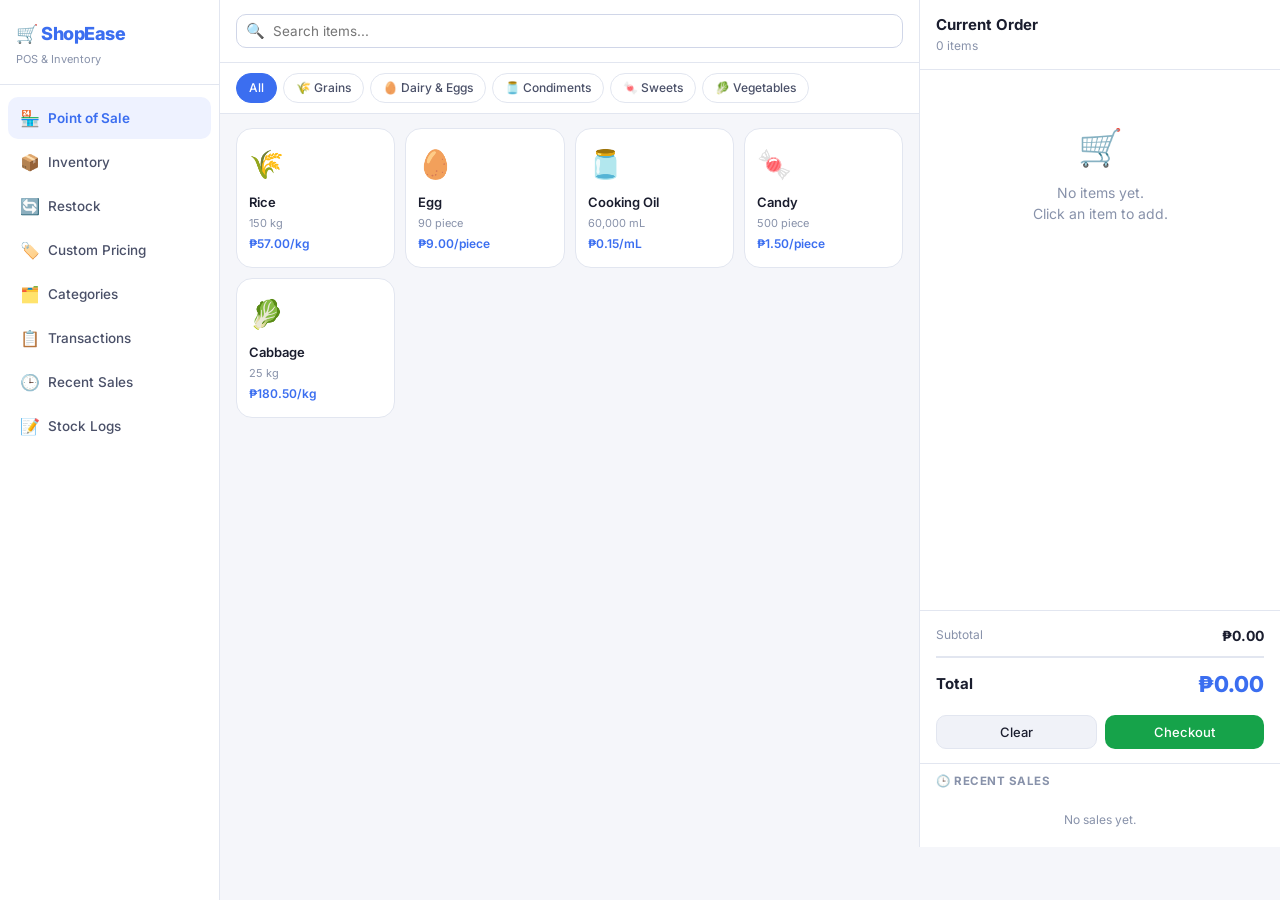
==== commit 8ca201b5: "add stock logs page" ====
--- a/test.html
+++ b/test.html
@@ -1589,6 +1589,9 @@
                 </div>
                 <div class="nav-item" onclick="showPage('recentsales')">
                     <span class="icon">🕒</span> Recent Sales
+                </div>
+                <div class="nav-item" onclick="showPage('stocklogs')">
+                    <span class="icon">📝</span> Stock Logs
                 </div>
             </nav>
         </div>
@@ -1813,45 +1816,84 @@
                 </div>
             </div>
 
+            <!-- Recent Sales Page -->
+            <div id="page-recentsales" class="page">
+                <div class="topbar" style="padding:0 0 16px;background:transparent;border-bottom:none;">
+                    <h2>🕒 Recent Sales</h2>
+                    <div class="topbar-actions">
+                        <div style="display:flex;align-items:center;gap:8px;">
+                            <input type="text" id="rs-search" placeholder="🔍 Search item..."
+                                oninput="renderRecentSalesPage()" style="width:200px;">
+                            <select id="rs-filter-date" onchange="renderRecentSalesPage()" style="width:150px;">
+                                <option value="all">All Time</option>
+                                <option value="today">Today</option>
+                                <option value="week">This Week</option>
+                                <option value="month">This Month</option>
+                            </select>
+                        </div>
+                    </div>
+                </div>
+                <div class="stats-grid" id="rs-stats"></div>
+                <div class="card">
+                    <div class="table-wrap">
+                        <table>
+                            <thead>
+                                <tr>
+                                    <th>Item</th>
+                                    <th>Quantity</th>
+                                    <th>Price</th>
+                                    <th>Date &amp; Time</th>
+                                    <th>Order #</th>
+                                </tr>
+                            </thead>
+                            <tbody id="rs-tbody"></tbody>
+                        </table>
+                    </div>
+                </div>
+            </div>
+
+            <!-- Stock Logs Page -->
+            <div id="page-stocklogs" class="page">
+                <div class="topbar" style="padding:0 0 16px;background:transparent;border-bottom:none;">
+                    <h2>📝 Stock Logs</h2>
+                    <div class="topbar-actions">
+                        <div style="display:flex;align-items:center;gap:8px;">
+                            <input type="text" id="sl-search" placeholder="🔍 Search item..."
+                                oninput="renderStockLogsPage()" style="width:180px;">
+                            <select id="sl-filter-type" onchange="renderStockLogsPage()" style="width:140px;">
+                                <option value="all">All Types</option>
+                                <option value="sale">Sales Only</option>
+                                <option value="restock">Restocks Only</option>
+                            </select>
+                            <select id="sl-filter-date" onchange="renderStockLogsPage()" style="width:140px;">
+                                <option value="all">All Time</option>
+                                <option value="today">Today</option>
+                                <option value="week">This Week</option>
+                                <option value="month">This Month</option>
+                            </select>
+                        </div>
+                    </div>
+                </div>
+                <div class="stats-grid" id="sl-stats"></div>
+                <div class="card">
+                    <div class="table-wrap">
+                        <table>
+                            <thead>
+                                <tr>
+                                    <th>Item</th>
+                                    <th>Change Type</th>
+                                    <th>Qty Change</th>
+                                    <th>Date &amp; Time</th>
+                                    <th>Note</th>
+                                </tr>
+                            </thead>
+                            <tbody id="sl-tbody"></tbody>
+                        </table>
+                    </div>
+                </div>
+            </div>
+
         </div>
-
-        <!-- Recent Sales Page -->
-        <div id="page-recentsales" class="page">
-            <div class="topbar" style="padding:0 0 16px;">
-                <h2>🕒 Recent Sales</h2>
-                <div class="topbar-actions">
-                    <div style="display:flex;align-items:center;gap:8px;">
-                        <input type="text" id="rs-search" placeholder="🔍 Search item..."
-                            oninput="renderRecentSalesPage()" style="width:200px;">
-                        <select id="rs-filter-date" onchange="renderRecentSalesPage()" style="width:150px;">
-                            <option value="all">All Time</option>
-                            <option value="today">Today</option>
-                            <option value="week">This Week</option>
-                            <option value="month">This Month</option>
-                        </select>
-                    </div>
-                </div>
-            </div>
-            <div class="stats-grid" id="rs-stats"></div>
-            <div class="card">
-                <div class="table-wrap">
-                    <table>
-                        <thead>
-                            <tr>
-                                <th>Item</th>
-                                <th>Quantity</th>
-                                <th>Price</th>
-                                <th>Date &amp; Time</th>
-                                <th>Order #</th>
-                            </tr>
-                        </thead>
-                        <tbody id="rs-tbody"></tbody>
-                    </table>
-                </div>
-            </div>
-        </div>
-
-    </div>
     </div>
 
     <!-- Add Item Modal -->
@@ -2139,7 +2181,8 @@
             custom_pricing: [],
             transactions: [],
             restock_history: [],
-            categories: []
+            categories: [],
+            stock_logs: []
         };
 
         let editingItemId = null;
@@ -2192,7 +2235,7 @@
             // Set Cooking Oil default to 250mL (unit-1 = id 3 in item_units)
             // default_selling_unit format: 'base', 'unit-{item_unit_id}', 'custom-{cp_id}'
 
-            nextId = { items: 6, item_units: 8, custom_pricing: 2, transactions: 1, restock_history: 1, categories: 6 };
+            nextId = { items: 6, item_units: 8, custom_pricing: 2, transactions: 1, restock_history: 1, categories: 6, stock_logs: 1 };
         }
 
         let nextId = {};
@@ -2206,7 +2249,7 @@
             document.querySelectorAll('.page').forEach(p => p.classList.remove('active'));
             document.querySelectorAll('.nav-item').forEach(n => n.classList.remove('active'));
             document.getElementById('page-' + page).classList.add('active');
-            const pages = ['pos', 'inventory', 'restock', 'pricing', 'categories', 'transactions', 'recentsales'];
+            const pages = ['pos', 'inventory', 'restock', 'pricing', 'categories', 'transactions', 'recentsales', 'stocklogs'];
             const idx = pages.indexOf(page);
             if (idx >= 0) document.querySelectorAll('.nav-item')[idx].classList.add('active');
 
@@ -2217,6 +2260,7 @@
             if (page === 'categories') renderCategoriesPage();
             if (page === 'transactions') renderTransactions();
             if (page === 'recentsales') renderRecentSalesPage();
+            if (page === 'stocklogs') renderStockLogsPage();
         }
 
         // ===================== POS =====================
@@ -2673,6 +2717,86 @@
             renderCart();
         }
 
+        // ===================== STOCK LOGS PAGE =====================
+        function renderStockLogsPage() {
+            const searchQ = (document.getElementById('sl-search')?.value || '').toLowerCase();
+            const typeFilter = document.getElementById('sl-filter-type')?.value || 'all';
+            const dateFilter = document.getElementById('sl-filter-date')?.value || 'all';
+
+            const now = new Date();
+            const startOfDay = new Date(now.getFullYear(), now.getMonth(), now.getDate());
+            const startOfWeek = new Date(startOfDay); startOfWeek.setDate(startOfDay.getDate() - startOfDay.getDay());
+            const startOfMonth = new Date(now.getFullYear(), now.getMonth(), 1);
+
+            let logs = [...db.stock_logs];
+
+            // Date filter
+            if (dateFilter === 'today') logs = logs.filter(l => new Date(l.date) >= startOfDay);
+            else if (dateFilter === 'week') logs = logs.filter(l => new Date(l.date) >= startOfWeek);
+            else if (dateFilter === 'month') logs = logs.filter(l => new Date(l.date) >= startOfMonth);
+
+            // Type filter
+            if (typeFilter !== 'all') logs = logs.filter(l => l.change_type === typeFilter);
+
+            // Search
+            if (searchQ) logs = logs.filter(l => l.item_name.toLowerCase().includes(searchQ));
+
+            // Sort newest first
+            logs.sort((a, b) => new Date(b.date) - new Date(a.date));
+
+            // Stats
+            const totalLogs = logs.length;
+            const restockLogs = logs.filter(l => l.change_type === 'restock');
+            const saleLogs = logs.filter(l => l.change_type === 'sale');
+            const totalIn = restockLogs.reduce((s, l) => s + l.qty_change, 0);
+            const totalOut = saleLogs.reduce((s, l) => s + Math.abs(l.qty_change), 0);
+
+            document.getElementById('sl-stats').innerHTML = `
+                <div class="stat-card blue"><div class="stat-label">Total Log Entries</div><div class="stat-value">${totalLogs}</div></div>
+                <div class="stat-card green"><div class="stat-label">Restock Events</div><div class="stat-value">${restockLogs.length}</div></div>
+                <div class="stat-card orange"><div class="stat-label">Sale Events</div><div class="stat-value">${saleLogs.length}</div></div>
+                <div class="stat-card blue"><div class="stat-label">Net Units Change</div><div class="stat-value" style="font-size:18px;">${(totalIn - totalOut) >= 0 ? '+' : ''}${parseFloat((totalIn - totalOut).toFixed(2)).toLocaleString()}</div></div>
+            `;
+
+            const tbody = document.getElementById('sl-tbody');
+            if (!logs.length) {
+                tbody.innerHTML = '<tr><td colspan="5" style="text-align:center;color:var(--text3);padding:30px;">No stock logs found.</td></tr>';
+                return;
+            }
+
+            tbody.innerHTML = logs.map(l => {
+                const d = new Date(l.date);
+                const dateStr = d.toLocaleDateString([], { year: 'numeric', month: 'short', day: 'numeric' });
+                const timeStr = d.toLocaleTimeString([], { hour: '2-digit', minute: '2-digit', second: '2-digit' });
+                const diffMin = Math.floor((now - d) / 60000);
+                const relTime = diffMin < 1 ? 'Just now' : diffMin < 60 ? diffMin + 'm ago' : diffMin < 1440 ? Math.floor(diffMin / 60) + 'h ago' : Math.floor(diffMin / 1440) + 'd ago';
+
+                const isSale = l.change_type === 'sale';
+                const isRestock = l.change_type === 'restock';
+                const typeBadge = isSale
+                    ? '<span class="badge badge-orange">📤 Sale</span>'
+                    : '<span class="badge badge-green">📦 Restock</span>';
+
+                const qtyColor = isSale ? 'var(--red)' : 'var(--green)';
+                const qtySign = isSale ? '' : '+';
+                const qtyVal = parseFloat(Math.abs(l.qty_change).toFixed(4));
+                const qtyStr = `${qtySign}${isSale ? '-' : ''}${qtyVal.toLocaleString()}`;
+
+                return `<tr>
+                    <td><strong>${l.emoji} ${l.item_name}</strong></td>
+                    <td>${typeBadge}</td>
+                    <td><strong style="color:${qtyColor};font-size:14px;">${qtyStr}</strong>
+                        <span style="font-size:11px;color:var(--text3);margin-left:3px;">${l.unit_label}</span>
+                    </td>
+                    <td>
+                        <div style="font-size:13px;">${dateStr}</div>
+                        <div style="font-size:11px;color:var(--text3);">${timeStr} &nbsp;·&nbsp; ${relTime}</div>
+                    </td>
+                    <td style="font-size:12px;color:var(--text2);">${l.note || '—'}</td>
+                </tr>`;
+            }).join('');
+        }
+
         // ===================== RECENT SALES PAGE =====================
         function renderRecentSalesPage() {
             const searchQ = (document.getElementById('rs-search')?.value || '').toLowerCase();
@@ -2815,12 +2939,31 @@
             };
             db.transactions.unshift(txn);
 
+            // Log stock changes for each sold item
+            const saleDate = txn.date;
+            for (const ci of txn.items) {
+                db.stock_logs.unshift({
+                    id: newId('stock_logs'),
+                    date: saleDate,
+                    item_id: ci.item_id,
+                    item_name: ci.item_name,
+                    emoji: ci.emoji || '📦',
+                    change_type: 'sale',
+                    qty_change: -ci.base_qty,
+                    unit_label: ci.unit_label || '',
+                    qty_display: ci.qty,
+                    ref_id: txn.id,
+                    note: `Order #${String(txn.id).padStart(4, '0')}`
+                });
+            }
+
             toast(`✅ Checkout complete! Total: ₱${txn.total.toFixed(2)}`, 'success');
             clearCart();
             renderPOSItems();
             updateLowStockAlerts();
             renderRecentSales();
             if (document.getElementById('page-recentsales').classList.contains('active')) renderRecentSalesPage();
+            if (document.getElementById('page-stocklogs').classList.contains('active')) renderStockLogsPage();
         }
 
         // ===================== INVENTORY =====================
@@ -3310,6 +3453,23 @@
                 note: document.getElementById('restock-note').value
             });
 
+            // Log stock change
+            const restockEntry = db.restock_history[0];
+            const restockUnitLabel = selectedRestockUnit === 'base' ? item.base_unit : getRestockUnitLabel(item.id, selectedRestockUnit);
+            db.stock_logs.unshift({
+                id: newId('stock_logs'),
+                date: restockEntry.date,
+                item_id: item.id,
+                item_name: item.item_name,
+                emoji: item.emoji || '📦',
+                change_type: 'restock',
+                qty_change: baseQty,
+                unit_label: restockUnitLabel || item.base_unit,
+                qty_display: qty,
+                ref_id: restockEntry.id,
+                note: restockEntry.note || ''
+            });
+
             toast(`Restocked ${baseQty.toLocaleString()} ${item.base_unit} of ${item.item_name}`, 'success');
             document.getElementById('restock-qty').value = '';
             document.getElementById('restock-note').value = '';
@@ -3318,6 +3478,7 @@
             renderPOSItems();
             bannerDismissed = false;
             updateLowStockAlerts();
+            if (document.getElementById('page-stocklogs').classList.contains('active')) renderStockLogsPage();
         }
 
         function renderRestockHistory() {
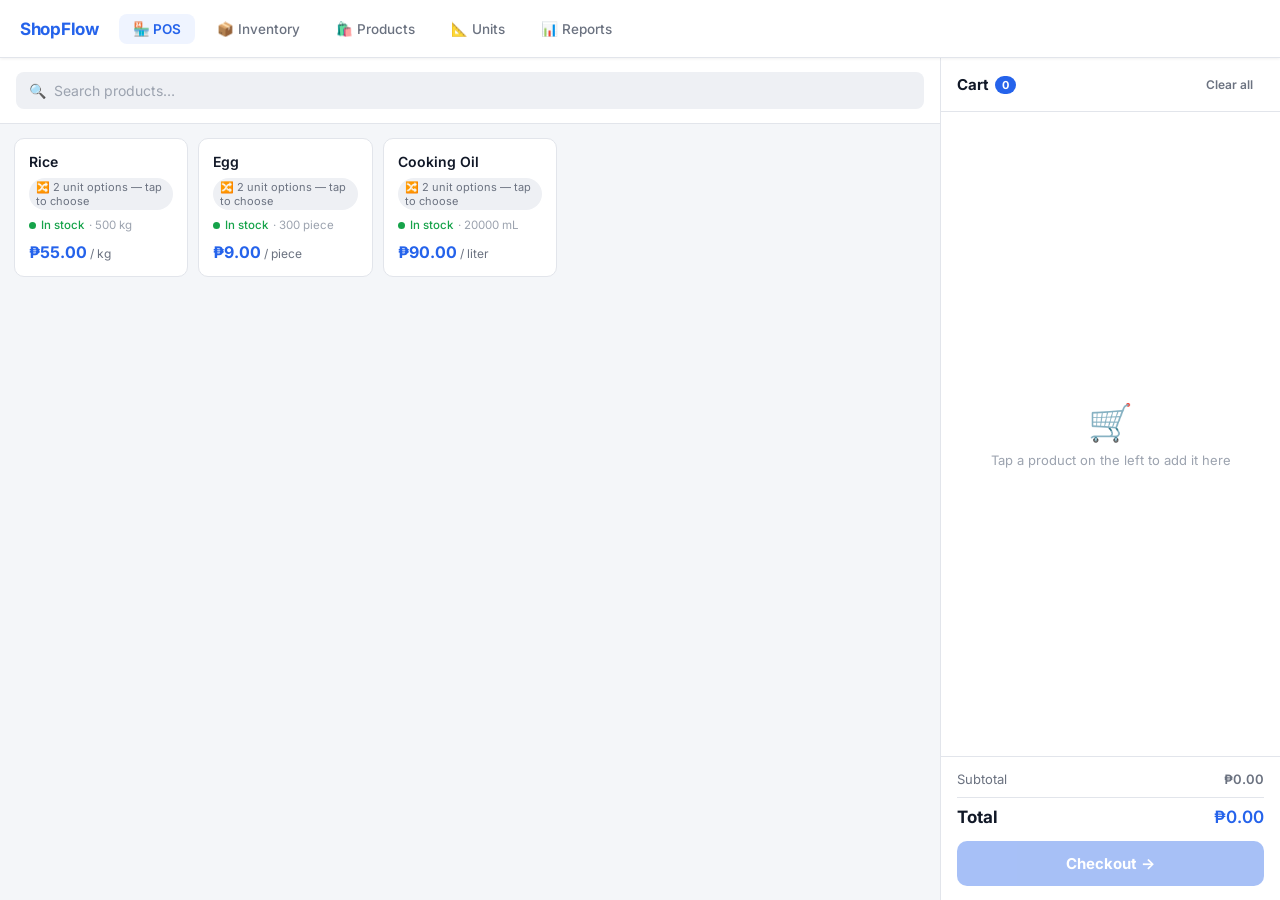
==== commit 49513546: "add test.html" ====
--- a/test.html
+++ b/test.html
@@ -4,35 +4,28 @@
 <head>
     <meta charset="UTF-8">
     <meta name="viewport" content="width=device-width, initial-scale=1.0">
-    <title>ShopEase POS & Inventory</title>
-    <link href="https://fonts.googleapis.com/css2?family=Inter:wght@300;400;500;600;700;800&display=swap"
-        rel="stylesheet">
+    <title>ShopFlow POS</title>
+    <link href="https://fonts.googleapis.com/css2?family=Inter:wght@400;500;600;700&display=swap" rel="stylesheet">
     <style>
         :root {
-            --bg: #f5f6fa;
+            --bg: #f4f6f9;
             --surface: #ffffff;
-            --surface2: #f0f2f8;
-            --border: #e2e6f0;
-            --border2: #d0d6e8;
-            --text: #1a1d2e;
-            --text2: #4a5068;
-            --text3: #8892aa;
-            --accent: #3b6ef0;
-            --accent-light: #eef2ff;
-            --accent-hover: #2d5cd8;
+            --surface2: #f8f9fb;
+            --surface3: #eef0f4;
+            --border: #e2e5eb;
+            --accent: #2563eb;
+            --accent-light: #eff4ff;
+            --accent-hover: #1d4ed8;
             --green: #16a34a;
-            --green-light: #dcfce7;
+            --green-light: #f0fdf4;
             --red: #dc2626;
-            --red-light: #fee2e2;
-            --orange: #ea580c;
-            --orange-light: #ffedd5;
-            --yellow: #d97706;
-            --yellow-light: #fef3c7;
+            --red-light: #fef2f2;
+            --orange: #d97706;
+            --orange-light: #fffbeb;
+            --text: #111827;
+            --text2: #6b7280;
+            --text3: #9ca3af;
             --radius: 10px;
-            --radius-lg: 16px;
-            --shadow: 0 1px 3px rgba(0, 0, 0, 0.08), 0 1px 2px rgba(0, 0, 0, 0.05);
-            --shadow-md: 0 4px 12px rgba(0, 0, 0, 0.1);
-            --shadow-lg: 0 8px 30px rgba(0, 0, 0, 0.12);
         }
 
         * {
@@ -45,122 +38,123 @@
             font-family: 'Inter', sans-serif;
             background: var(--bg);
             color: var(--text);
+            min-height: 100vh;
+            display: flex;
+            flex-direction: column;
             font-size: 14px;
-            line-height: 1.5;
-        }
-
-        /* Layout */
-        .app {
-            display: flex;
-            height: 100vh;
-            overflow: hidden;
-        }
-
-        .sidebar {
-            width: 220px;
+        }
+
+        /* HEADER */
+        header {
             background: var(--surface);
-            border-right: 1px solid var(--border);
-            display: flex;
-            flex-direction: column;
-            flex-shrink: 0;
-        }
-
-        .main {
-            flex: 1;
-            overflow: hidden;
-            display: flex;
-            flex-direction: column;
-        }
-
-        /* Sidebar */
-        .sidebar-logo {
-            padding: 20px 16px 16px;
             border-bottom: 1px solid var(--border);
-        }
-
-        .sidebar-logo h1 {
-            font-size: 18px;
-            font-weight: 800;
+            height: 58px;
+            display: flex;
+            align-items: center;
+            padding: 0 20px;
+            gap: 8px;
+            position: sticky;
+            top: 0;
+            z-index: 100;
+            box-shadow: 0 1px 3px rgba(0, 0, 0, 0.06);
+        }
+
+        .logo {
+            font-weight: 700;
+            font-size: 17px;
             color: var(--accent);
-            letter-spacing: -0.5px;
-        }
-
-        .sidebar-logo span {
-            font-size: 11px;
-            color: var(--text3);
-            font-weight: 400;
-        }
-
-        .nav {
-            padding: 12px 8px;
-            flex: 1;
-        }
-
-        .nav-item {
+            margin-right: 12px;
+            letter-spacing: -0.3px;
+            white-space: nowrap;
+        }
+
+        .nav-btn {
             display: flex;
             align-items: center;
-            gap: 10px;
-            padding: 9px 12px;
-            border-radius: var(--radius);
+            gap: 7px;
+            padding: 7px 14px;
+            border-radius: 8px;
+            border: none;
+            background: none;
+            color: var(--text2);
             cursor: pointer;
+            font-family: 'Inter', sans-serif;
             font-size: 13.5px;
             font-weight: 500;
-            color: var(--text2);
             transition: all 0.15s;
-            margin-bottom: 2px;
-        }
-
-        .nav-item:hover {
-            background: var(--surface2);
+            white-space: nowrap;
+        }
+
+        .nav-btn:hover {
+            background: var(--surface3);
             color: var(--text);
         }
 
-        .nav-item.active {
+        .nav-btn.active {
             background: var(--accent-light);
             color: var(--accent);
             font-weight: 600;
         }
 
-        .nav-item .icon {
-            width: 18px;
-            text-align: center;
-            font-size: 16px;
-        }
-
-        /* Top bar */
-        .topbar {
-            padding: 14px 24px;
+        /* PAGE SHELL */
+        .page {
+            display: none;
+            flex: 1;
+            flex-direction: column;
+            min-height: 0;
+        }
+
+        .page.active {
+            display: flex;
+        }
+
+        .page-head {
             background: var(--surface);
             border-bottom: 1px solid var(--border);
+            padding: 18px 24px;
             display: flex;
             align-items: center;
             justify-content: space-between;
+            gap: 12px;
             flex-shrink: 0;
         }
 
-        .topbar h2 {
-            font-size: 17px;
+        .page-head-left {
+            display: flex;
+            flex-direction: column;
+            gap: 2px;
+        }
+
+        .page-title {
+            font-size: 18px;
             font-weight: 700;
         }
 
-        .topbar-actions {
-            display: flex;
-            gap: 8px;
-        }
-
-        /* Buttons */
+        .page-subtitle {
+            font-size: 13px;
+            color: var(--text2);
+        }
+
+        .page-body {
+            flex: 1;
+            overflow-y: auto;
+            padding: 24px;
+        }
+
+        /* BUTTONS */
         .btn {
+            display: inline-flex;
+            align-items: center;
+            gap: 6px;
             padding: 8px 16px;
-            border-radius: var(--radius);
+            border-radius: 8px;
             border: none;
             cursor: pointer;
             font-family: 'Inter', sans-serif;
-            font-size: 13px;
-            font-weight: 500;
+            font-size: 13.5px;
+            font-weight: 600;
             transition: all 0.15s;
-            display: inline-flex;
-            align-items: center;
-            gap: 6px;
+            white-space: nowrap;
         }
 
         .btn-primary {
@@ -173,3623 +167,2044 @@
         }
 
         .btn-secondary {
-            background: var(--surface2);
+            background: var(--surface3);
             color: var(--text);
             border: 1px solid var(--border);
         }
 
         .btn-secondary:hover {
-            background: var(--border);
+            background: #e4e7ee;
+        }
+
+        .btn-danger {
+            background: var(--red-light);
+            color: var(--red);
+            border: 1px solid #fecaca;
+        }
+
+        .btn-danger:hover {
+            background: #fee2e2;
         }
 
         .btn-success {
-            background: var(--green);
-            color: #fff;
+            background: var(--green-light);
+            color: var(--green);
+            border: 1px solid #bbf7d0;
         }
 
         .btn-success:hover {
-            background: #15803d;
-        }
-
-        .btn-danger {
-            background: var(--red);
-            color: #fff;
-        }
-
-        .btn-danger:hover {
-            background: #b91c1c;
+            background: #dcfce7;
+        }
+
+        .btn-ghost {
+            background: none;
+            border: none;
+            color: var(--text2);
+        }
+
+        .btn-ghost:hover {
+            color: var(--text);
+            background: var(--surface3);
         }
 
         .btn-sm {
-            padding: 5px 10px;
+            padding: 5px 11px;
             font-size: 12px;
         }
 
         .btn-icon {
-            padding: 6px 8px;
-            background: transparent;
+            padding: 6px;
+            width: 30px;
+            height: 30px;
+            justify-content: center;
+            border-radius: 7px;
+        }
+
+        .btn:disabled {
+            opacity: 0.45;
+            cursor: not-allowed;
+        }
+
+        /* FORMS */
+        .form-group {
+            display: flex;
+            flex-direction: column;
+            gap: 5px;
+        }
+
+        .form-label {
+            font-size: 12.5px;
+            font-weight: 600;
+            color: var(--text);
+        }
+
+        .form-hint {
+            font-size: 11.5px;
+            color: var(--text2);
+            margin-top: 3px;
+            line-height: 1.4;
+        }
+
+        input,
+        select,
+        textarea {
+            background: var(--surface);
+            border: 1.5px solid var(--border);
+            color: var(--text);
+            padding: 9px 12px;
+            border-radius: 8px;
+            font-family: 'Inter', sans-serif;
+            font-size: 14px;
+            width: 100%;
+            transition: border-color 0.15s, box-shadow 0.15s;
+        }
+
+        input:focus,
+        select:focus,
+        textarea:focus {
+            outline: none;
+            border-color: var(--accent);
+            box-shadow: 0 0 0 3px rgba(37, 99, 235, 0.1);
+        }
+
+        input::placeholder {
+            color: var(--text3);
+        }
+
+        select option {
+            background: #fff;
+        }
+
+        .form-row {
+            display: grid;
+            grid-template-columns: 1fr 1fr;
+            gap: 14px;
+        }
+
+        .form-actions {
+            display: flex;
+            gap: 10px;
+            justify-content: flex-end;
+            padding-top: 4px;
+        }
+
+        /* TABLES */
+        .table-wrap {
+            background: var(--surface);
             border: 1px solid var(--border);
             border-radius: var(--radius);
-            cursor: pointer;
-            font-size: 15px;
-            transition: all 0.15s;
-        }
-
-        .btn-icon:hover {
+            overflow: hidden;
+        }
+
+        table {
+            width: 100%;
+            border-collapse: collapse;
+        }
+
+        th {
             background: var(--surface2);
-        }
-
-        /* Page content */
-        .page {
+            padding: 10px 16px;
+            text-align: left;
+            font-size: 11px;
+            font-weight: 700;
+            text-transform: uppercase;
+            letter-spacing: 0.6px;
+            color: var(--text2);
+            white-space: nowrap;
+            border-bottom: 1px solid var(--border);
+        }
+
+        td {
+            padding: 12px 16px;
+            border-top: 1px solid var(--border);
+            vertical-align: middle;
+        }
+
+        tr:hover td {
+            background: var(--surface2);
+        }
+
+        .td-main {
+            font-weight: 600;
+        }
+
+        .td-sub {
+            font-size: 12px;
+            color: var(--text2);
+            margin-top: 2px;
+        }
+
+        /* BADGES */
+        .badge {
+            display: inline-flex;
+            align-items: center;
+            padding: 3px 9px;
+            border-radius: 99px;
+            font-size: 11px;
+            font-weight: 600;
+        }
+
+        .badge-green {
+            background: var(--green-light);
+            color: var(--green);
+            border: 1px solid #bbf7d0;
+        }
+
+        .badge-red {
+            background: var(--red-light);
+            color: var(--red);
+            border: 1px solid #fecaca;
+        }
+
+        .badge-blue {
+            background: var(--accent-light);
+            color: var(--accent);
+            border: 1px solid #bfdbfe;
+        }
+
+        .badge-orange {
+            background: var(--orange-light);
+            color: var(--orange);
+            border: 1px solid #fde68a;
+        }
+
+        .badge-gray {
+            background: var(--surface3);
+            color: var(--text2);
+            border: 1px solid var(--border);
+        }
+
+        /* MODAL */
+        .modal-overlay {
+            position: fixed;
+            inset: 0;
+            background: rgba(17, 24, 39, 0.35);
+            z-index: 200;
             display: none;
-            flex: 1;
-            overflow: auto;
-            padding: 20px 24px;
-        }
-
-        .page.active {
-            display: block;
-        }
-
-        /* Cards */
-        .card {
+            align-items: center;
+            justify-content: center;
+            backdrop-filter: blur(3px);
+            padding: 16px;
+        }
+
+        .modal-overlay.open {
+            display: flex;
+        }
+
+        .modal {
             background: var(--surface);
             border: 1px solid var(--border);
-            border-radius: var(--radius-lg);
-            padding: 20px;
-            box-shadow: var(--shadow);
-        }
-
-        .card-header {
-            display: flex;
-            align-items: center;
+            border-radius: 14px;
+            width: 560px;
+            max-width: 100%;
+            max-height: 92vh;
+            display: flex;
+            flex-direction: column;
+            box-shadow: 0 20px 50px rgba(0, 0, 0, 0.15);
+            animation: slideUp 0.18s ease;
+        }
+
+        .modal-lg {
+            width: 680px;
+        }
+
+        @keyframes slideUp {
+            from {
+                transform: translateY(16px);
+                opacity: 0;
+            }
+
+            to {
+                transform: translateY(0);
+                opacity: 1;
+            }
+        }
+
+        .modal-header {
+            padding: 18px 22px 14px;
+            border-bottom: 1px solid var(--border);
+            display: flex;
             justify-content: space-between;
-            margin-bottom: 16px;
-        }
-
-        .card-title {
-            font-size: 14px;
+            align-items: flex-start;
+            flex-shrink: 0;
+        }
+
+        .modal-header-text {
+            display: flex;
+            flex-direction: column;
+            gap: 2px;
+        }
+
+        .modal-title {
+            font-size: 16px;
+            font-weight: 700;
+        }
+
+        .modal-desc {
+            font-size: 12.5px;
+            color: var(--text2);
+        }
+
+        .modal-body {
+            padding: 20px 22px;
+            overflow-y: auto;
+            display: flex;
+            flex-direction: column;
+            gap: 18px;
+        }
+
+        .modal-close {
+            background: none;
+            border: none;
+            color: var(--text3);
+            cursor: pointer;
+            font-size: 20px;
+            line-height: 1;
+            padding: 2px 6px;
+            border-radius: 6px;
+            flex-shrink: 0;
+        }
+
+        .modal-close:hover {
+            background: var(--surface3);
+            color: var(--text);
+        }
+
+        /* INFO BOXES */
+        .info-box {
+            padding: 10px 14px;
+            border-radius: 8px;
+            font-size: 13px;
+            line-height: 1.5;
+        }
+
+        .info-box-blue {
+            background: var(--accent-light);
+            border: 1px solid #bfdbfe;
+            color: #1e40af;
+        }
+
+        .info-box-green {
+            background: var(--green-light);
+            border: 1px solid #bbf7d0;
+            color: #15803d;
+        }
+
+        .info-box-orange {
+            background: var(--orange-light);
+            border: 1px solid #fde68a;
+            color: #92400e;
+        }
+
+        /* DIVIDER / SECTIONS */
+        .divider {
+            border: none;
+            border-top: 1px solid var(--border);
+        }
+
+        .section-label {
+            font-size: 11px;
+            font-weight: 700;
+            text-transform: uppercase;
+            letter-spacing: 0.6px;
+            color: var(--text2);
+            margin-bottom: 10px;
+        }
+
+        /* STAT CARDS */
+        .stat-card {
+            background: var(--surface);
+            border: 1px solid var(--border);
+            border-radius: var(--radius);
+            padding: 18px 20px;
+        }
+
+        .stat-label {
+            font-size: 12px;
             font-weight: 600;
             color: var(--text2);
             text-transform: uppercase;
             letter-spacing: 0.5px;
-        }
-
-        /* Stats */
-        .stats-grid {
+            margin-bottom: 6px;
+        }
+
+        .stat-value {
+            font-size: 24px;
+            font-weight: 700;
+            line-height: 1;
+        }
+
+        .stat-sub {
+            font-size: 12px;
+            color: var(--text2);
+            margin-top: 5px;
+        }
+
+        .grid-4 {
             display: grid;
             grid-template-columns: repeat(4, 1fr);
             gap: 14px;
-            margin-bottom: 20px;
-        }
-
-        .stat-card {
+        }
+
+        /* TOGGLE */
+        .toggle-row {
+            display: flex;
+            align-items: center;
+            gap: 10px;
+            padding: 8px 0;
+        }
+
+        .toggle {
+            position: relative;
+            width: 38px;
+            height: 21px;
+            flex-shrink: 0;
+        }
+
+        .toggle input {
+            opacity: 0;
+            width: 0;
+            height: 0;
+        }
+
+        .toggle-slider {
+            position: absolute;
+            inset: 0;
+            background: var(--surface3);
+            border-radius: 99px;
+            cursor: pointer;
+            transition: 0.2s;
+            border: 1.5px solid var(--border);
+        }
+
+        .toggle-slider:before {
+            content: '';
+            position: absolute;
+            width: 15px;
+            height: 15px;
+            left: 2px;
+            bottom: 1px;
+            background: white;
+            border-radius: 50%;
+            transition: 0.2s;
+            box-shadow: 0 1px 3px rgba(0, 0, 0, 0.2);
+        }
+
+        .toggle input:checked+.toggle-slider {
+            background: var(--accent);
+            border-color: var(--accent);
+        }
+
+        .toggle input:checked+.toggle-slider:before {
+            transform: translateX(17px);
+        }
+
+        .toggle-label {
+            font-size: 13.5px;
+            font-weight: 500;
+        }
+
+        .toggle-hint {
+            font-size: 12px;
+            color: var(--text2);
+        }
+
+        /* SCROLLBAR */
+        ::-webkit-scrollbar {
+            width: 5px;
+            height: 5px;
+        }
+
+        ::-webkit-scrollbar-track {
+            background: transparent;
+        }
+
+        ::-webkit-scrollbar-thumb {
+            background: var(--border);
+            border-radius: 3px;
+        }
+
+        /* ══ POS LAYOUT ══ */
+        #page-pos {
+            flex-direction: row;
+            height: calc(100vh - 58px);
+            overflow: hidden;
+        }
+
+        .pos-left {
+            flex: 1;
+            display: flex;
+            flex-direction: column;
+            overflow: hidden;
+            background: var(--bg);
+        }
+
+        .pos-toolbar {
+            padding: 14px 16px;
             background: var(--surface);
-            border: 1px solid var(--border);
-            border-radius: var(--radius-lg);
-            padding: 18px;
-            box-shadow: var(--shadow);
-        }
-
-        .stat-label {
-            font-size: 12px;
-            color: var(--text3);
-            font-weight: 500;
-            margin-bottom: 6px;
-        }
-
-        .stat-value {
-            font-size: 24px;
-            font-weight: 800;
-            letter-spacing: -1px;
-        }
-
-        .stat-sub {
+            border-bottom: 1px solid var(--border);
+        }
+
+        .pos-toolbar input {
+            background: var(--surface3);
+            border-color: transparent;
+        }
+
+        .pos-toolbar input:focus {
+            background: var(--surface);
+            border-color: var(--accent);
+        }
+
+        .pos-grid {
+            flex: 1;
+            overflow-y: auto;
+            padding: 14px;
+            display: grid;
+            grid-template-columns: repeat(auto-fill, minmax(155px, 1fr));
+            gap: 10px;
+            align-content: start;
+        }
+
+        /* Product card */
+        .pc {
+            background: var(--surface);
+            border: 1.5px solid var(--border);
+            border-radius: 10px;
+            padding: 14px;
+            cursor: pointer;
+            transition: all 0.15s;
+            display: flex;
+            flex-direction: column;
+            gap: 2px;
+            user-select: none;
+        }
+
+        .pc:hover {
+            border-color: var(--accent);
+            box-shadow: 0 3px 10px rgba(37, 99, 235, 0.12);
+            transform: translateY(-1px);
+        }
+
+        .pc:active {
+            transform: scale(0.97);
+        }
+
+        .pc-name {
+            font-weight: 600;
+            font-size: 14px;
+            line-height: 1.3;
+        }
+
+        .pc-unit-tag {
             font-size: 11px;
-            color: var(--text3);
-            margin-top: 2px;
-        }
-
-        .stat-card.blue .stat-value {
+            color: var(--text2);
+            margin-top: 3px;
+        }
+
+        .pc-stock {
+            font-size: 11.5px;
+            margin-top: 6px;
+            display: flex;
+            align-items: center;
+            gap: 5px;
+        }
+
+        .pc-stock-dot {
+            width: 7px;
+            height: 7px;
+            border-radius: 50%;
+            flex-shrink: 0;
+        }
+
+        .pc-price {
+            font-size: 16px;
+            font-weight: 700;
             color: var(--accent);
-        }
-
-        .stat-card.green .stat-value {
-            color: var(--green);
-        }
-
-        .stat-card.orange .stat-value {
-            color: var(--orange);
-        }
-
-        .stat-card.red .stat-value {
-            color: var(--red);
-        }
-
-        /* Table */
-        .table-wrap {
-            overflow-x: auto;
-        }
-
-        table {
-            width: 100%;
-            border-collapse: collapse;
-        }
-
-        th {
-            text-align: left;
-            padding: 10px 14px;
-            font-size: 11.5px;
-            font-weight: 600;
-            color: var(--text3);
-            text-transform: uppercase;
-            letter-spacing: 0.5px;
-            border-bottom: 1px solid var(--border);
-            background: var(--surface2);
-        }
-
-        td {
-            padding: 12px 14px;
-            border-bottom: 1px solid var(--border);
-            font-size: 13.5px;
-        }
-
-        tr:last-child td {
-            border-bottom: none;
-        }
-
-        tr:hover td {
-            background: var(--surface2);
-        }
-
-        .badge {
-            display: inline-flex;
-            align-items: center;
-            padding: 2px 8px;
-            border-radius: 20px;
+            margin-top: 8px;
+        }
+
+        .pc-multi-unit {
             font-size: 11px;
-            font-weight: 600;
-        }
-
-        .badge-green {
-            background: var(--green-light);
-            color: var(--green);
-        }
-
-        .badge-red {
-            background: var(--red-light);
-            color: var(--red);
-        }
-
-        .badge-orange {
-            background: var(--orange-light);
-            color: var(--orange);
-        }
-
-        .badge-blue {
-            background: var(--accent-light);
-            color: var(--accent);
-        }
-
-        .badge-yellow {
-            background: var(--yellow-light);
-            color: var(--yellow);
-        }
-
-        /* Forms */
-        .form-group {
-            margin-bottom: 14px;
-        }
-
-        .form-row {
-            display: grid;
-            grid-template-columns: 1fr 1fr;
-            gap: 14px;
-        }
-
-        .form-row-3 {
-            display: grid;
-            grid-template-columns: 1fr 1fr 1fr;
-            gap: 14px;
-        }
-
-        label {
-            display: block;
-            font-size: 12px;
-            font-weight: 600;
             color: var(--text2);
-            margin-bottom: 5px;
-        }
-
-        input,
-        select,
-        textarea {
-            width: 100%;
-            padding: 8px 12px;
-            border: 1px solid var(--border2);
-            border-radius: var(--radius);
-            font-family: 'Inter', sans-serif;
-            font-size: 13.5px;
-            color: var(--text);
+            background: var(--surface3);
+            display: inline-block;
+            padding: 2px 7px;
+            border-radius: 99px;
+            margin-top: 5px;
+        }
+
+        /* Cart */
+        .pos-cart {
+            width: 340px;
+            flex-shrink: 0;
             background: var(--surface);
-            outline: none;
-            transition: border-color 0.15s;
-        }
-
-        input:focus,
-        select:focus,
-        textarea:focus {
-            border-color: var(--accent);
-            box-shadow: 0 0 0 3px rgba(59, 110, 240, 0.1);
-        }
-
-        input[type="number"] {
-            -moz-appearance: textfield;
-        }
-
-        input[type="number"]::-webkit-inner-spin-button {
-            -webkit-appearance: none;
-        }
-
-        /* Modal */
-        .modal-backdrop {
-            display: none;
-            position: fixed;
-            inset: 0;
-            background: rgba(0, 0, 0, 0.4);
-            z-index: 100;
-            align-items: center;
-            justify-content: center;
-        }
-
-        .modal-backdrop.open {
-            display: flex;
-        }
-
-        .modal {
-            background: var(--surface);
-            border-radius: var(--radius-lg);
-            width: 560px;
-            max-width: 95vw;
-            max-height: 90vh;
-            overflow: hidden;
+            border-left: 1px solid var(--border);
             display: flex;
             flex-direction: column;
-            box-shadow: var(--shadow-lg);
-            animation: modalIn 0.2s ease;
-        }
-
-        .modal-lg {
-            width: 720px;
-        }
-
-        @keyframes modalIn {
-            from {
-                transform: translateY(20px);
-                opacity: 0;
-            }
-
-            to {
-                transform: translateY(0);
-                opacity: 1;
-            }
-        }
-
-        .modal-header {
-            padding: 18px 20px;
+        }
+
+        .cart-head {
+            padding: 14px 16px;
             border-bottom: 1px solid var(--border);
             display: flex;
             align-items: center;
             justify-content: space-between;
-            flex-shrink: 0;
-        }
-
-        .modal-header h3 {
-            font-size: 16px;
+        }
+
+        .cart-head-title {
             font-weight: 700;
-        }
-
-        .modal-body {
-            padding: 20px;
-            overflow-y: auto;
-            flex: 1;
-        }
-
-        .modal-footer {
-            padding: 14px 20px;
-            border-top: 1px solid var(--border);
-            display: flex;
-            justify-content: flex-end;
-            gap: 8px;
-            flex-shrink: 0;
-        }
-
-        .close-btn {
-            background: none;
-            border: none;
-            cursor: pointer;
-            font-size: 20px;
-            color: var(--text3);
-            padding: 2px 6px;
-            border-radius: 6px;
-        }
-
-        .close-btn:hover {
-            background: var(--surface2);
-            color: var(--text);
-        }
-
-        /* POS layout */
-        .pos-layout {
-            display: flex;
-            gap: 0;
-            height: calc(100vh - 53px);
-            overflow: hidden;
-        }
-
-        .pos-items {
-            flex: 1;
-            overflow: hidden;
-            display: flex;
-            flex-direction: column;
-            border-right: 1px solid var(--border);
-        }
-
-        .pos-cart {
-            width: 360px;
-            flex-shrink: 0;
-            display: flex;
-            flex-direction: column;
-            background: var(--surface);
-        }
-
-        .pos-search {
-            padding: 14px 16px;
-            border-bottom: 1px solid var(--border);
-            background: var(--surface);
-        }
-
-        .search-box {
-            position: relative;
-        }
-
-        .search-box input {
-            padding-left: 36px;
-        }
-
-        .search-icon {
-            position: absolute;
-            left: 10px;
-            top: 50%;
-            transform: translateY(-50%);
-            color: var(--text3);
             font-size: 15px;
-            pointer-events: none;
-        }
-
-        .pos-categories {
-            display: flex;
-            gap: 6px;
-            padding: 10px 16px;
-            background: var(--surface);
-            border-bottom: 1px solid var(--border);
-            overflow-x: auto;
-            flex-shrink: 0;
-        }
-
-        .pos-categories::-webkit-scrollbar {
-            height: 0;
-        }
-
-        .cat-chip {
-            padding: 5px 12px;
-            border-radius: 20px;
-            font-size: 12px;
-            font-weight: 500;
-            cursor: pointer;
-            white-space: nowrap;
-            border: 1px solid var(--border);
-            background: var(--surface);
-            color: var(--text2);
-            transition: all 0.15s;
-        }
-
-        .cat-chip.active {
+        }
+
+        .cart-count {
             background: var(--accent);
             color: #fff;
-            border-color: var(--accent);
-        }
-
-        .pos-grid {
-            padding: 14px 16px;
-            overflow-y: auto;
-            flex: 1;
-            display: grid;
-            grid-template-columns: repeat(auto-fill, minmax(150px, 1fr));
-            gap: 10px;
-            align-content: start;
-        }
-
-        .item-card {
-            background: var(--surface);
-            border: 1.5px solid var(--border);
-            border-radius: var(--radius-lg);
-            padding: 14px 12px;
-            cursor: pointer;
-            transition: all 0.15s;
-        }
-
-        .item-card:hover {
-            border-color: var(--accent);
-            box-shadow: 0 0 0 3px rgba(59, 110, 240, 0.1);
-            transform: translateY(-1px);
-        }
-
-        .item-card.low-stock {
-            border-color: var(--orange);
-        }
-
-        .item-emoji {
-            font-size: 28px;
-            margin-bottom: 8px;
-        }
-
-        .item-name {
-            font-size: 13px;
-            font-weight: 600;
-            margin-bottom: 2px;
-        }
-
-        .item-stock {
             font-size: 11px;
-            color: var(--text3);
-        }
-
-        .item-price {
-            font-size: 12px;
-            font-weight: 600;
-            color: var(--accent);
-            margin-top: 4px;
-        }
-
-        /* Cart */
-        .cart-header {
-            padding: 14px 16px;
-            border-bottom: 1px solid var(--border);
-        }
-
-        .cart-header h3 {
-            font-size: 15px;
             font-weight: 700;
-        }
-
-        .cart-count {
-            font-size: 12px;
-            color: var(--text3);
+            padding: 2px 7px;
+            border-radius: 99px;
+            margin-left: 6px;
         }
 
         .cart-items {
             flex: 1;
             overflow-y: auto;
-            padding: 10px 12px;
+            padding: 10px;
+            display: flex;
+            flex-direction: column;
+            gap: 7px;
         }
 
         .cart-empty {
+            flex: 1;
+            display: flex;
+            flex-direction: column;
+            align-items: center;
+            justify-content: center;
+            color: var(--text3);
+            gap: 8px;
+            font-size: 13px;
+            padding: 20px;
             text-align: center;
-            padding: 40px 20px;
-            color: var(--text3);
         }
 
         .cart-empty-icon {
             font-size: 36px;
-            margin-bottom: 8px;
-        }
-
-        .cart-item {
+        }
+
+        /* Cart item */
+        .ci {
             background: var(--surface2);
-            border-radius: var(--radius);
+            border: 1px solid var(--border);
+            border-radius: 9px;
             padding: 10px 12px;
-            margin-bottom: 8px;
-            display: flex;
-            align-items: flex-start;
-            gap: 10px;
-        }
-
-        .cart-item-info {
+            display: flex;
+            align-items: center;
+            gap: 9px;
+        }
+
+        .ci-info {
             flex: 1;
-        }
-
-        .cart-item-name {
+            min-width: 0;
+        }
+
+        .ci-name {
+            font-weight: 600;
             font-size: 13px;
+            white-space: nowrap;
+            overflow: hidden;
+            text-overflow: ellipsis;
+        }
+
+        .ci-meta {
+            font-size: 11px;
+            color: var(--text2);
+            margin-top: 1px;
+        }
+
+        .ci-controls {
+            display: flex;
+            align-items: center;
+            gap: 5px;
+            flex-shrink: 0;
+        }
+
+        .ci-qty-btn {
+            width: 26px;
+            height: 26px;
+            border-radius: 7px;
+            border: 1.5px solid var(--border);
+            background: var(--surface);
+            cursor: pointer;
+            font-size: 15px;
             font-weight: 600;
-        }
-
-        .cart-item-detail {
-            font-size: 11px;
-            color: var(--text3);
-            margin-top: 1px;
-        }
-
-        .cart-item-price {
-            font-size: 14px;
+            display: flex;
+            align-items: center;
+            justify-content: center;
+            color: var(--text);
+            transition: all 0.1s;
+        }
+
+        .ci-qty-btn:hover {
+            background: var(--surface3);
+            border-color: var(--accent);
+        }
+
+        .ci-qty {
+            font-size: 13px;
+            font-weight: 700;
+            min-width: 22px;
+            text-align: center;
+        }
+
+        .ci-price {
+            font-size: 12px;
             font-weight: 700;
             color: var(--accent);
             white-space: nowrap;
-        }
-
-        .cart-item-remove {
+            margin-left: 4px;
+        }
+
+        .ci-remove {
             background: none;
             border: none;
             cursor: pointer;
             color: var(--text3);
             font-size: 16px;
-            padding: 0;
             line-height: 1;
-        }
-
-        .cart-item-remove:hover {
+            padding: 2px;
+            border-radius: 4px;
+        }
+
+        .ci-remove:hover {
             color: var(--red);
-        }
-
-        /* Cart quantity stepper */
-        .qty-stepper {
-            display: flex;
-            align-items: center;
-            gap: 4px;
-            margin-top: 6px;
-        }
-
-        .qty-btn {
-            width: 26px;
-            height: 26px;
-            border-radius: 7px;
-            border: 1.5px solid var(--border2);
+            background: var(--red-light);
+        }
+
+        /* Cart footer */
+        .cart-foot {
+            padding: 14px 16px;
+            border-top: 1px solid var(--border);
             background: var(--surface);
+        }
+
+        .cart-summary {
+            display: flex;
+            flex-direction: column;
+            gap: 7px;
+            margin-bottom: 14px;
+        }
+
+        .cs-row {
+            display: flex;
+            justify-content: space-between;
+            font-size: 13px;
+            color: var(--text2);
+        }
+
+        .cs-row.total {
+            font-size: 17px;
+            font-weight: 700;
+            color: var(--text);
+            border-top: 1px solid var(--border);
+            padding-top: 9px;
+            margin-top: 3px;
+        }
+
+        .cs-row .amount {
+            font-weight: 600;
+        }
+
+        .cs-row.total .amount {
+            color: var(--accent);
+        }
+
+        .checkout-btn {
+            width: 100%;
+            background: var(--accent);
+            color: #fff;
+            border: none;
+            padding: 13px;
+            border-radius: 10px;
+            font-size: 15px;
+            font-weight: 700;
             cursor: pointer;
-            font-size: 15px;
-            font-weight: 600;
-            color: var(--text2);
+            transition: all 0.15s;
+            font-family: 'Inter', sans-serif;
             display: flex;
             align-items: center;
             justify-content: center;
-            line-height: 1;
-            transition: all 0.12s;
+            gap: 8px;
+        }
+
+        .checkout-btn:hover:not(:disabled) {
+            background: var(--accent-hover);
+            box-shadow: 0 4px 12px rgba(37, 99, 235, 0.3);
+        }
+
+        .checkout-btn:disabled {
+            opacity: 0.4;
+            cursor: not-allowed;
+        }
+
+        /* Unit select modal */
+        .unit-option-btn {
+            display: flex;
+            align-items: center;
+            justify-content: space-between;
+            width: 100%;
+            padding: 13px 16px;
+            border-radius: 9px;
+            border: 1.5px solid var(--border);
+            background: var(--surface2);
+            cursor: pointer;
+            font-family: 'Inter', sans-serif;
+            transition: all 0.15s;
+            gap: 10px;
+        }
+
+        .unit-option-btn:hover {
+            border-color: var(--accent);
+            background: var(--accent-light);
+        }
+
+        .unit-option-left {
+            display: flex;
+            flex-direction: column;
+            align-items: flex-start;
+            gap: 2px;
+        }
+
+        .unit-option-name {
+            font-size: 15px;
+            font-weight: 700;
+        }
+
+        .unit-option-conv {
+            font-size: 12px;
+            color: var(--text2);
+        }
+
+        .unit-option-price {
+            font-size: 16px;
+            font-weight: 700;
+            color: var(--accent);
+        }
+
+        /* Product form step sections */
+        .step-section {
+            background: var(--surface2);
+            border: 1px solid var(--border);
+            border-radius: 10px;
+            padding: 16px;
+            display: flex;
+            flex-direction: column;
+            gap: 14px;
+        }
+
+        .step-section-title {
+            font-size: 13px;
+            font-weight: 700;
+            display: flex;
+            align-items: center;
+            gap: 7px;
+        }
+
+        .step-num {
+            width: 22px;
+            height: 22px;
+            border-radius: 50%;
+            background: var(--accent);
+            color: #fff;
+            font-size: 11px;
+            font-weight: 700;
+            display: inline-flex;
+            align-items: center;
+            justify-content: center;
             flex-shrink: 0;
-            padding: 0;
-            font-family: 'Inter', sans-serif;
-        }
-
-        .qty-btn:hover {
+        }
+
+        .upr {
+            display: grid;
+            grid-template-columns: 1fr 90px 90px auto;
+            gap: 8px;
+            align-items: start;
+        }
+
+        .upr+.upr {
+            padding-top: 10px;
+            border-top: 1px solid var(--border);
+            margin-top: 2px;
+        }
+
+        /* Restock preview */
+        .restock-preview {
+            background: var(--green-light);
+            border: 1.5px solid #86efac;
+            border-radius: 10px;
+            padding: 14px 16px;
+            display: none;
+        }
+
+        .rp-label {
+            font-size: 11px;
+            font-weight: 700;
+            text-transform: uppercase;
+            letter-spacing: 0.5px;
+            color: var(--green);
+            margin-bottom: 6px;
+        }
+
+        .rp-value {
+            font-size: 18px;
+            font-weight: 700;
+            color: #15803d;
+        }
+
+        .rp-sub {
+            font-size: 12px;
+            color: #166534;
+            margin-top: 3px;
+        }
+
+        /* Checkout modal */
+        .pay-methods {
+            display: grid;
+            grid-template-columns: repeat(3, 1fr);
+            gap: 9px;
+        }
+
+        .pay-opt {
+            border: 1.5px solid var(--border);
+            border-radius: 10px;
+            padding: 12px 8px;
+            text-align: center;
+            cursor: pointer;
+            background: var(--surface2);
+            transition: all 0.15s;
+        }
+
+        .pay-opt:hover {
+            border-color: var(--accent);
+        }
+
+        .pay-opt.selected {
+            border-color: var(--accent);
             background: var(--accent-light);
-            border-color: var(--accent);
-            color: var(--accent);
-        }
-
-        .qty-btn.minus:hover {
-            background: var(--red-light);
-            border-color: var(--red);
-            color: var(--red);
-        }
-
-        .qty-btn:disabled {
-            opacity: 0.35;
-            cursor: not-allowed;
-            pointer-events: none;
-        }
-
-        .qty-input {
-            width: 48px;
-            height: 26px;
-            text-align: center;
-            border: 1.5px solid var(--border2);
-            border-radius: 7px;
+        }
+
+        .pay-opt-icon {
+            font-size: 22px;
+            margin-bottom: 5px;
+        }
+
+        .pay-opt-label {
             font-size: 12.5px;
             font-weight: 600;
-            color: var(--text);
-            background: var(--surface);
-            padding: 0 4px;
-            font-family: 'Inter', sans-serif;
-            outline: none;
-            transition: border-color 0.12s;
-        }
-
-        .qty-input:focus {
-            border-color: var(--accent);
-            box-shadow: 0 0 0 2px rgba(59, 110, 240, 0.1);
-        }
-
-        .qty-input.over-stock {
-            border-color: var(--red);
-            background: var(--red-light);
-            color: var(--red);
-        }
-
-        .qty-unit-label {
-            font-size: 11px;
-            color: var(--text3);
-            margin-left: 2px;
-        }
-
-        .cart-footer {
-            padding: 14px 16px;
-            border-top: 1px solid var(--border);
-        }
-
-        .cart-total {
+        }
+
+        .change-display {
+            background: var(--surface2);
+            border-radius: 9px;
+            padding: 12px 14px;
             display: flex;
             justify-content: space-between;
             align-items: center;
-            margin-bottom: 10px;
-        }
-
-        .cart-total-label {
-            font-size: 12px;
-            color: var(--text3);
-        }
-
-        .cart-total-value {
-            font-size: 14px;
+        }
+
+        .change-label {
+            font-size: 13px;
+            color: var(--text2);
+        }
+
+        .change-amount {
+            font-size: 20px;
             font-weight: 700;
         }
 
-        .cart-grand-total {
-            display: flex;
-            justify-content: space-between;
-            align-items: center;
-            margin-bottom: 14px;
-            padding-top: 10px;
-            border-top: 2px solid var(--border);
-        }
-
-        .cart-grand-label {
-            font-size: 15px;
-            font-weight: 700;
-        }
-
-        .cart-grand-value {
-            font-size: 22px;
-            font-weight: 800;
-            color: var(--accent);
-        }
-
-        .cart-actions {
-            display: flex;
-            gap: 8px;
-        }
-
-        .cart-actions .btn {
-            flex: 1;
-            justify-content: center;
-        }
-
-        /* Add to cart modal specific */
-        .unit-options {
-            display: flex;
-            flex-wrap: wrap;
-            gap: 8px;
-            margin-top: 6px;
-        }
-
-        .unit-option {
-            padding: 7px 14px;
-            border-radius: var(--radius);
-            border: 1.5px solid var(--border2);
-            cursor: pointer;
+        /* Receipt */
+        .receipt-box {
+            background: #fafafa;
+            border: 1px dashed #ccc;
+            border-radius: 8px;
+            padding: 20px;
+            font-family: 'Courier New', monospace;
             font-size: 13px;
-            font-weight: 500;
-            transition: all 0.15s;
-            background: var(--surface);
-        }
-
-        .unit-option:hover {
-            border-color: var(--accent);
-            color: var(--accent);
-        }
-
-        .unit-option.active {
-            border-color: var(--accent);
-            background: var(--accent-light);
-            color: var(--accent);
-            font-weight: 600;
-        }
-
-        .unit-option.custom {
-            border-color: var(--orange);
-        }
-
-        .unit-option.custom.active {
-            background: var(--orange-light);
-            color: var(--orange);
-            border-color: var(--orange);
-        }
-
-        .price-preview {
-            background: var(--accent-light);
-            border-radius: var(--radius);
-            padding: 12px 16px;
-            display: flex;
-            justify-content: space-between;
-            align-items: center;
-            margin-top: 12px;
-        }
-
-        .price-preview-label {
-            font-size: 13px;
-            color: var(--accent);
-            font-weight: 500;
-        }
-
-        .price-preview-value {
-            font-size: 20px;
-            font-weight: 800;
-            color: var(--accent);
-        }
-
-        /* Inventory page */
-        .inv-controls {
-            display: flex;
-            gap: 10px;
-            align-items: center;
-            margin-bottom: 16px;
-        }
-
-        .inv-controls input {
-            flex: 1;
-        }
-
-        /* Restock */
-        .restock-info {
-            background: var(--green-light);
-            border-radius: var(--radius);
-            padding: 12px 16px;
-            margin-top: 12px;
-            font-size: 13px;
-            color: var(--green);
-            font-weight: 500;
-        }
-
-        /* Tabs */
-        .tabs {
-            display: flex;
-            gap: 0;
-            border-bottom: 1px solid var(--border);
-            margin-bottom: 16px;
-        }
-
-        .tab {
-            padding: 10px 18px;
-            font-size: 13px;
-            font-weight: 500;
-            color: var(--text3);
-            cursor: pointer;
-            border-bottom: 2px solid transparent;
-            margin-bottom: -1px;
-            transition: all 0.15s;
-        }
-
-        .tab.active {
-            color: var(--accent);
-            border-bottom-color: var(--accent);
-            font-weight: 600;
-        }
-
-        .tab-panel {
-            display: none;
-        }
-
-        .tab-panel.active {
-            display: block;
-        }
-
-        /* Transactions */
-        .txn-meta {
-            font-size: 11px;
-            color: var(--text3);
-        }
-
-        .txn-items-detail {
-            font-size: 12px;
-            color: var(--text2);
-        }
-
-        /* Custom pricing list */
-        .cp-item {
-            background: var(--surface2);
-            border-radius: var(--radius);
-            padding: 12px 14px;
-            margin-bottom: 8px;
-            display: flex;
-            align-items: center;
-            justify-content: space-between;
-        }
-
-        .cp-info h4 {
-            font-size: 13px;
-            font-weight: 600;
-        }
-
-        .cp-info p {
-            font-size: 12px;
-            color: var(--text3);
-        }
-
-        .cp-price {
-            font-size: 16px;
-            font-weight: 800;
-            color: var(--green);
-        }
-
-        .cp-dates {
-            font-size: 11px;
-            color: var(--text3);
+            white-space: pre;
+            max-width: 300px;
+            margin: 0 auto;
+            line-height: 1.6;
         }
 
         /* Toast */
-        .toast {
+        #toast {
             position: fixed;
             bottom: 20px;
             right: 20px;
             background: var(--text);
             color: #fff;
+            border-radius: 9px;
             padding: 12px 18px;
-            border-radius: var(--radius);
-            font-size: 13px;
+            font-size: 13.5px;
             font-weight: 500;
+            box-shadow: 0 6px 20px rgba(0, 0, 0, 0.18);
             z-index: 999;
-            animation: toastIn 0.3s ease;
-            box-shadow: var(--shadow-lg);
-        }
-
-        .toast.success {
-            background: var(--green);
-        }
-
-        .toast.error {
+            transform: translateY(80px);
+            opacity: 0;
+            transition: all 0.25s;
+            max-width: 320px;
+        }
+
+        #toast.show {
+            transform: translateY(0);
+            opacity: 1;
+        }
+
+        #toast.success {
+            background: #15803d;
+        }
+
+        #toast.error {
             background: var(--red);
         }
 
-        .toast.info {
-            background: var(--accent);
-        }
-
-        @keyframes toastIn {
-            from {
-                transform: translateY(20px);
-                opacity: 0;
+        /* Misc */
+        .empty-state {
+            text-align: center;
+            padding: 50px 20px;
+            color: var(--text2);
+        }
+
+        .empty-state-icon {
+            font-size: 40px;
+            margin-bottom: 10px;
+        }
+
+        .text-green {
+            color: var(--green);
+        }
+
+        .text-red {
+            color: var(--red);
+        }
+
+        .text-accent {
+            color: var(--accent);
+        }
+
+        .text-muted {
+            color: var(--text2);
+        }
+
+        .mt-8 {
+            margin-top: 8px;
+        }
+
+        .mt-12 {
+            margin-top: 12px;
+        }
+
+        @media (max-width: 760px) {
+            #page-pos {
+                flex-direction: column;
             }
 
-            to {
-                transform: translateY(0);
-                opacity: 1;
+            .pos-cart {
+                width: 100%;
+                flex: none;
+                max-height: 44vh;
             }
-        }
-
-        /* Scrollbar */
-        ::-webkit-scrollbar {
-            width: 5px;
-            height: 5px;
-        }
-
-        ::-webkit-scrollbar-track {
-            background: transparent;
-        }
-
-        ::-webkit-scrollbar-thumb {
-            background: var(--border2);
-            border-radius: 10px;
-        }
-
-        /* Divider */
-        .divider {
-            border: none;
-            border-top: 1px solid var(--border);
-            margin: 14px 0;
-        }
-
-        .section-title {
-            font-size: 13px;
-            font-weight: 700;
-            color: var(--text2);
-            margin-bottom: 10px;
-            text-transform: uppercase;
-            letter-spacing: 0.5px;
-        }
-
-        .helper {
-            font-size: 11.5px;
-            color: var(--text3);
-            margin-top: 4px;
-        }
-
-        .two-col {
-            display: grid;
-            grid-template-columns: 1fr 1fr;
-            gap: 20px;
-        }
-
-        .low-stock-indicator {
-            display: inline-flex;
-            align-items: center;
-            gap: 4px;
-            font-size: 11px;
-            color: var(--orange);
-            font-weight: 600;
-        }
-
-        /* Manual Price Toggle */
-        .manual-price-toggle {
-            border: 1.5px solid var(--border2);
-            border-radius: var(--radius);
-            overflow: hidden;
-            margin-bottom: 14px;
-            transition: border-color 0.15s;
-        }
-
-        .manual-price-toggle.active {
-            border-color: var(--orange);
-            background: var(--orange-light);
-        }
-
-        .toggle-row {
-            display: flex;
-            align-items: center;
-            gap: 10px;
-            padding: 10px 14px;
-            cursor: pointer;
-            user-select: none;
-        }
-
-        .toggle-row:hover {
-            background: var(--surface2);
-        }
-
-        .manual-price-toggle.active .toggle-row:hover {
-            background: rgba(234, 88, 12, 0.08);
-        }
-
-        .toggle-icon {
-            font-size: 16px;
-            flex-shrink: 0;
-        }
-
-        .toggle-label {
-            font-size: 13px;
-            font-weight: 600;
-            color: var(--text);
-            flex-shrink: 0;
-        }
-
-        .toggle-hint {
-            font-size: 11.5px;
-            color: var(--text3);
-            flex: 1;
-        }
-
-        .manual-price-toggle.active .toggle-hint {
-            color: var(--orange);
-        }
-
-        /* Hide real checkbox, use custom switch */
-        .toggle-row input[type="checkbox"] {
-            position: absolute;
-            opacity: 0;
-            width: 0;
-            height: 0;
-        }
-
-        .toggle-switch {
-            width: 36px;
-            height: 20px;
-            background: var(--border2);
-            border-radius: 20px;
-            position: relative;
-            flex-shrink: 0;
-            transition: background 0.2s;
-        }
-
-        .toggle-switch::after {
-            content: '';
-            position: absolute;
-            width: 14px;
-            height: 14px;
-            background: #fff;
-            border-radius: 50%;
-            top: 3px;
-            left: 3px;
-            transition: transform 0.2s;
-            box-shadow: 0 1px 3px rgba(0, 0, 0, 0.2);
-        }
-
-        .toggle-row input:checked~.toggle-switch {
-            background: var(--orange);
-        }
-
-        .toggle-row input:checked~.toggle-switch::after {
-            transform: translateX(16px);
-        }
-
-        .manual-price-fields {
-            padding: 0 14px 14px;
-        }
-
-        .manual-price-row {
-            display: flex;
-            gap: 12px;
-            align-items: flex-end;
-        }
-
-        /* Cart line manual price indicator */
-        .manual-badge {
-            display: inline-flex;
-            align-items: center;
-            gap: 3px;
-            font-size: 10px;
-            font-weight: 600;
-            background: var(--orange-light);
-            color: var(--orange);
-            padding: 1px 6px;
-            border-radius: 10px;
-            vertical-align: middle;
-            margin-left: 4px;
-        }
-
-        /* Inline price edit button on cart lines */
-        .cart-inline-price-btn {
-            background: none;
-            border: 1.5px solid var(--border2);
-            border-radius: 6px;
-            cursor: pointer;
-            font-size: 12px;
-            padding: 2px 6px;
-            color: var(--text3);
-            transition: all 0.12s;
-            line-height: 1.4;
-        }
-
-        .cart-inline-price-btn:hover {
-            border-color: var(--orange);
-            color: var(--orange);
-            background: var(--orange-light);
-        }
-
-        .cart-inline-price-btn.active {
-            border-color: var(--orange);
-            color: var(--orange);
-            background: var(--orange-light);
-        }
-
-        /* Inline price input row inside cart item */
-        .inline-price-form {
-            display: flex;
-            gap: 6px;
-            align-items: center;
-            background: var(--orange-light);
-            border-radius: var(--radius);
-            padding: 8px 10px;
-        }
-
-        .inline-price-form input {
-            flex: 1;
-            padding: 5px 8px;
-            font-size: 12.5px;
-            border: 1.5px solid var(--orange);
-            border-radius: 6px;
-            background: #fff;
-        }
-
-        .inline-price-form .btn {
-            padding: 4px 10px;
-            font-size: 12px;
-        }
-
-        .inline-price-note {
-            font-size: 10.5px;
-            color: var(--orange);
-            margin-top: 3px;
-        }
-
-        #item-base-unit-custom {
-            transition: all 0.15s;
-        }
-
-        #item-base-unit-select option[value="__custom__"] {
-            color: var(--accent);
-            font-style: italic;
-        }
-
-        /* Low Stock Alert Banner */
-        .low-stock-banner {
-            background: var(--orange-light);
-            border-bottom: 1px solid #f97316;
-            padding: 10px 24px;
-            display: flex;
-            align-items: center;
-            justify-content: space-between;
-            gap: 12px;
-            flex-shrink: 0;
-            animation: slideDown 0.25s ease;
-        }
-
-        @keyframes slideDown {
-            from {
-                transform: translateY(-100%);
-                opacity: 0;
+
+            .grid-4 {
+                grid-template-columns: 1fr 1fr;
             }
-
-            to {
-                transform: translateY(0);
-                opacity: 1;
-            }
-        }
-
-        .low-stock-banner-left {
-            display: flex;
-            align-items: center;
-            gap: 10px;
-            flex-wrap: wrap;
-        }
-
-        .low-stock-banner-title {
-            font-size: 13px;
-            font-weight: 700;
-            color: var(--orange);
-            white-space: nowrap;
-        }
-
-        .low-stock-chips {
-            display: flex;
-            flex-wrap: wrap;
-            gap: 6px;
-        }
-
-        .low-stock-chip {
-            display: inline-flex;
-            align-items: center;
-            gap: 4px;
-            background: #fff;
-            border: 1.5px solid var(--orange);
-            border-radius: 20px;
-            padding: 2px 10px;
-            font-size: 11.5px;
-            font-weight: 600;
-            color: var(--orange);
-            cursor: pointer;
-            transition: all 0.12s;
-        }
-
-        .low-stock-chip:hover {
-            background: var(--orange);
-            color: #fff;
-        }
-
-        .low-stock-chip.out {
-            border-color: var(--red);
-            color: var(--red);
-        }
-
-        .low-stock-chip.out:hover {
-            background: var(--red);
-            color: #fff;
-        }
-
-        .low-stock-dismiss {
-            background: none;
-            border: none;
-            cursor: pointer;
-            color: var(--orange);
-            font-size: 16px;
-            padding: 2px 6px;
-            border-radius: 6px;
-            flex-shrink: 0;
-            font-weight: 700;
-        }
-
-        .low-stock-dismiss:hover {
-            background: rgba(234, 88, 12, 0.15);
-        }
-
-        /* Nav badge */
-        .nav-badge {
-            margin-left: auto;
-            background: var(--orange);
-            color: #fff;
-            font-size: 10px;
-            font-weight: 700;
-            padding: 1px 6px;
-            border-radius: 10px;
-            min-width: 18px;
-            text-align: center;
-        }
-
-        /* Inventory low-stock panel */
-        .low-stock-panel {
-            background: var(--orange-light);
-            border: 1.5px solid var(--orange);
-            border-radius: var(--radius-lg);
-            padding: 16px 20px;
-            margin-bottom: 16px;
-        }
-
-        .low-stock-panel-header {
-            display: flex;
-            align-items: center;
-            justify-content: space-between;
-            margin-bottom: 12px;
-        }
-
-        .low-stock-panel-title {
-            font-size: 13px;
-            font-weight: 700;
-            color: var(--orange);
-            display: flex;
-            align-items: center;
-            gap: 6px;
-        }
-
-        .low-stock-table td,
-        .low-stock-table th {
-            background: transparent !important;
-        }
-
-        /* Category badge color variants (dynamic via badge-{color} classes) */
-        .badge-yellow {
-            background: var(--yellow-light);
-            color: var(--yellow);
-        }
-
-        .badge-red {
-            background: var(--red-light);
-            color: var(--red);
-        }
-
-        /* badge-blue, badge-green, badge-orange already defined above */
-
-        /* Recent Sales Panel */
-        .recent-sales-panel {
-            border-top: 1px solid var(--border);
-            background: var(--surface);
-            flex-shrink: 0;
-            max-height: 220px;
-            display: flex;
-            flex-direction: column;
-        }
-
-        .recent-sales-header {
-            display: flex;
-            align-items: center;
-            justify-content: space-between;
-            padding: 9px 16px 7px;
-            flex-shrink: 0;
-        }
-
-        .recent-sales-title {
-            font-size: 11.5px;
-            font-weight: 700;
-            color: var(--text3);
-            text-transform: uppercase;
-            letter-spacing: 0.5px;
-            display: flex;
-            align-items: center;
-            gap: 5px;
-        }
-
-        .recent-sales-list {
-            overflow-y: auto;
-            flex: 1;
-            padding: 0 10px 8px;
-        }
-
-        .recent-sale-row {
-            display: flex;
-            align-items: center;
-            gap: 8px;
-            padding: 6px 6px;
-            border-radius: var(--radius);
-            transition: background 0.12s;
-            font-size: 12px;
-        }
-
-        .recent-sale-row:hover {
-            background: var(--surface2);
-        }
-
-        .recent-sale-emoji {
-            font-size: 15px;
-            flex-shrink: 0;
-            width: 20px;
-            text-align: center;
-        }
-
-        .recent-sale-name {
-            font-weight: 600;
-            color: var(--text);
-            flex: 1;
-            white-space: nowrap;
-            overflow: hidden;
-            text-overflow: ellipsis;
-        }
-
-        .recent-sale-qty {
-            color: var(--text3);
-            font-size: 11px;
-            white-space: nowrap;
-            flex-shrink: 0;
-        }
-
-        .recent-sale-price {
-            font-weight: 700;
-            color: var(--green);
-            white-space: nowrap;
-            flex-shrink: 0;
-            font-size: 12px;
-        }
-
-        .recent-sale-time {
-            font-size: 10px;
-            color: var(--text3);
-            white-space: nowrap;
-            flex-shrink: 0;
-        }
-
-        .recent-sales-empty {
-            text-align: center;
-            color: var(--text3);
-            font-size: 12px;
-            padding: 14px 0 10px;
-        }
-
-        .recent-sale-divider {
-            font-size: 10px;
-            color: var(--text3);
-            padding: 2px 6px 2px;
-            font-weight: 600;
-            display: flex;
-            align-items: center;
-            gap: 6px;
-            margin: 2px 0;
-        }
-
-        .recent-sale-divider::after {
-            content: '';
-            flex: 1;
-            height: 1px;
-            background: var(--border);
         }
     </style>
 </head>
 
 <body>
 
-    <div class="app">
-        <!-- Sidebar -->
-        <div class="sidebar">
-            <div class="sidebar-logo">
-                <h1>🛒 ShopEase</h1>
-                <span>POS & Inventory</span>
-            </div>
-            <nav class="nav">
-                <div class="nav-item active" onclick="showPage('pos')">
-                    <span class="icon">🏪</span> Point of Sale
-                </div>
-                <div class="nav-item" onclick="showPage('inventory')">
-                    <span class="icon">📦</span> Inventory
-                    <span class="nav-badge" id="nav-low-stock-badge" style="display:none;"></span>
-                </div>
-                <div class="nav-item" onclick="showPage('restock')">
-                    <span class="icon">🔄</span> Restock
-                </div>
-                <div class="nav-item" onclick="showPage('pricing')">
-                    <span class="icon">🏷️</span> Custom Pricing
-                </div>
-                <div class="nav-item" onclick="showPage('categories')">
-                    <span class="icon">🗂️</span> Categories
-                </div>
-                <div class="nav-item" onclick="showPage('transactions')">
-                    <span class="icon">📋</span> Transactions
-                </div>
-                <div class="nav-item" onclick="showPage('recentsales')">
-                    <span class="icon">🕒</span> Recent Sales
-                </div>
-                <div class="nav-item" onclick="showPage('stocklogs')">
-                    <span class="icon">📝</span> Stock Logs
-                </div>
-            </nav>
+    <header>
+        <div class="logo">ShopFlow</div>
+        <button class="nav-btn active" onclick="showPage('pos')" id="nav-pos">🏪 POS</button>
+        <button class="nav-btn" onclick="showPage('inventory')" id="nav-inventory">📦 Inventory</button>
+        <button class="nav-btn" onclick="showPage('products')" id="nav-products">🛍️ Products</button>
+        <button class="nav-btn" onclick="showPage('units')" id="nav-units">📐 Units</button>
+        <button class="nav-btn" onclick="showPage('reports')" id="nav-reports">📊 Reports</button>
+    </header>
+
+    <!-- POS -->
+    <div class="page active" id="page-pos" style="flex-direction:row;height:calc(100vh - 58px);overflow:hidden;">
+        <div class="pos-left">
+            <div class="pos-toolbar">
+                <input type="text" id="pos-search" placeholder="🔍  Search products…" oninput="renderPOS()">
+            </div>
+            <div class="pos-grid" id="pos-grid"></div>
         </div>
-
-        <!-- Main -->
-        <div class="main">
-
-            <!-- Low Stock Alert Banner -->
-            <div id="low-stock-banner" style="display:none;" class="low-stock-banner">
-                <div class="low-stock-banner-left">
-                    <span class="low-stock-banner-title">⚠️ Low Stock Alert</span>
-                    <div class="low-stock-chips" id="low-stock-chips"></div>
-                </div>
-                <button class="low-stock-dismiss" onclick="dismissLowStockBanner()" title="Dismiss">✕</button>
-            </div>
-
-            <!-- POS Page -->
-            <div id="page-pos" class="page active" style="padding:0;">
-                <div class="pos-layout">
-                    <!-- Items panel -->
-                    <div class="pos-items" style="background:var(--bg);">
-                        <div class="pos-search">
-                            <div class="search-box">
-                                <span class="search-icon">🔍</span>
-                                <input type="text" id="pos-search" placeholder="Search items..."
-                                    oninput="renderPOSItems()">
-                            </div>
+        <div class="pos-cart">
+            <div class="cart-head">
+                <div style="display:flex;align-items:center;">
+                    <span class="cart-head-title">Cart</span>
+                    <span class="cart-count" id="cart-count">0</span>
+                </div>
+                <button class="btn btn-ghost btn-sm" onclick="clearCart()">Clear all</button>
+            </div>
+            <div class="cart-items" id="cart-list">
+                <div class="cart-empty">
+                    <div class="cart-empty-icon">🛒</div><span>Tap a product on the left to add it here</span>
+                </div>
+            </div>
+            <div class="cart-foot">
+                <div class="cart-summary">
+                    <div class="cs-row"><span>Subtotal</span><span class="amount" id="cs-subtotal">₱0.00</span></div>
+                    <div class="cs-row total"><span>Total</span><span class="amount" id="cs-total">₱0.00</span></div>
+                </div>
+                <button class="checkout-btn" id="checkout-btn" onclick="openCheckout()" disabled>Checkout →</button>
+            </div>
+        </div>
+    </div>
+
+    <!-- INVENTORY -->
+    <div class="page" id="page-inventory">
+        <div class="page-head">
+            <div class="page-head-left">
+                <div class="page-title">Inventory</div>
+                <div class="page-subtitle">Track and update stock levels</div>
+            </div>
+            <div style="display:flex;gap:9px;">
+                <button class="btn btn-primary" onclick="openRestockModal()">+ Restock</button>
+                <button class="btn btn-secondary" onclick="openAdjustModal()">Adjust Stock</button>
+            </div>
+        </div>
+        <div class="page-body">
+            <div class="grid-4" id="inv-stats" style="margin-bottom:20px;"></div>
+            <div class="table-wrap" id="inv-table"></div>
+        </div>
+    </div>
+
+    <!-- PRODUCTS -->
+    <div class="page" id="page-products">
+        <div class="page-head">
+            <div class="page-head-left">
+                <div class="page-title">Products</div>
+                <div class="page-subtitle">Add and manage items you sell</div>
+            </div>
+            <button class="btn btn-primary" onclick="openProductModal()">+ Add Product</button>
+        </div>
+        <div class="page-body">
+            <div class="info-box info-box-blue" style="margin-bottom:16px;">
+                💡 <strong>How it works:</strong> Each product has a <strong>base unit</strong> (the smallest unit for
+                tracking stock, e.g. <em>kg</em>). Then add one or more <strong>selling units</strong> — e.g. sell rice
+                per <em>kg</em> or per <em>sack (= 50 kg)</em>, each with its own price.
+            </div>
+            <div class="table-wrap" id="products-table"></div>
+        </div>
+    </div>
+
+    <!-- UNITS -->
+    <div class="page" id="page-units">
+        <div class="page-head">
+            <div class="page-head-left">
+                <div class="page-title">Unit Types</div>
+                <div class="page-subtitle">Reusable units for selling and restocking</div>
+            </div>
+            <button class="btn btn-primary" onclick="openUnitModal()">+ Add Unit</button>
+        </div>
+        <div class="page-body">
+            <div class="info-box info-box-blue" style="margin-bottom:16px;">
+                💡 Units like <em>kg, piece, sack, tray, bottle</em> are defined here and assigned to products. Add any
+                unit your store uses.
+            </div>
+            <div class="table-wrap" id="units-table"></div>
+        </div>
+    </div>
+
+    <!-- REPORTS -->
+    <div class="page" id="page-reports">
+        <div class="page-head">
+            <div class="page-head-left">
+                <div class="page-title">Reports</div>
+                <div class="page-subtitle">Sales history and stock activity</div>
+            </div>
+        </div>
+        <div class="page-body">
+            <div style="display:flex;gap:6px;border-bottom:1px solid var(--border);margin-bottom:20px;">
+                <button id="tab-sales" onclick="switchTab('sales')"
+                    style="padding:8px 16px;border:none;border-bottom:2.5px solid var(--accent);background:none;font-family:Inter,sans-serif;font-size:14px;font-weight:600;color:var(--accent);cursor:pointer;margin-bottom:-1px;">Sales</button>
+                <button id="tab-logs" onclick="switchTab('logs')"
+                    style="padding:8px 16px;border:none;border-bottom:2.5px solid transparent;background:none;font-family:Inter,sans-serif;font-size:14px;font-weight:500;color:var(--text2);cursor:pointer;margin-bottom:-1px;">Stock
+                    Logs</button>
+            </div>
+            <div id="tab-content-sales">
+                <div class="grid-4" id="rep-stats" style="margin-bottom:20px;"></div>
+                <div class="table-wrap" id="rep-sales-table"></div>
+            </div>
+            <div id="tab-content-logs" style="display:none;">
+                <div class="table-wrap" id="rep-logs-table"></div>
+            </div>
+        </div>
+    </div>
+
+    <!-- MODAL: Unit Select (Add to Cart) -->
+    <div class="modal-overlay" id="modal-unit-select">
+        <div class="modal">
+            <div class="modal-header">
+                <div class="modal-header-text">
+                    <div class="modal-title" id="us-title">Choose how to sell</div>
+                    <div class="modal-desc">This product has multiple selling units — pick one to add to cart</div>
+                </div>
+                <button class="modal-close" onclick="closeModal('modal-unit-select')">×</button>
+            </div>
+            <div class="modal-body" id="us-body" style="gap:9px;"></div>
+        </div>
+    </div>
+
+    <!-- MODAL: Checkout -->
+    <div class="modal-overlay" id="modal-checkout">
+        <div class="modal">
+            <div class="modal-header">
+                <div class="modal-header-text">
+                    <div class="modal-title">Complete Sale</div>
+                    <div class="modal-desc" id="co-item-count"></div>
+                </div>
+                <button class="modal-close" onclick="closeModal('modal-checkout')">×</button>
+            </div>
+            <div class="modal-body">
+                <div class="step-section" style="gap:8px;">
+                    <div class="section-label">Order Summary</div>
+                    <div style="display:flex;justify-content:space-between;font-size:13px;color:var(--text2);">
+                        <span>Subtotal</span><span id="co-subtotal-val">₱0.00</span></div>
+                    <div
+                        style="display:flex;justify-content:space-between;font-size:16px;font-weight:700;border-top:1px solid var(--border);padding-top:8px;margin-top:2px;">
+                        <span>Total</span><span id="co-total-val" style="color:var(--accent);">₱0.00</span>
+                    </div>
+                </div>
+                <div class="form-group">
+                    <label class="form-label">Discount (₱) <span style="font-weight:400;color:var(--text2);">—
+                            optional</span></label>
+                    <input type="number" id="co-discount" value="0" min="0" step="0.01" oninput="updateCoTotal()">
+                </div>
+                <div class="form-group">
+                    <label class="form-label">Payment Method</label>
+                    <div class="pay-methods">
+                        <div class="pay-opt selected" onclick="selectPay('cash',this)">
+                            <div class="pay-opt-icon">💵</div>
+                            <div class="pay-opt-label">Cash</div>
                         </div>
-                        <div class="pos-categories" id="pos-categories"></div>
-                        <div class="pos-grid" id="pos-grid"></div>
-                    </div>
-                    <!-- Cart panel -->
-                    <div class="pos-cart">
-                        <div class="cart-header">
-                            <h3>Current Order</h3>
-                            <div class="cart-count" id="cart-count">0 items</div>
+                        <div class="pay-opt" onclick="selectPay('card',this)">
+                            <div class="pay-opt-icon">💳</div>
+                            <div class="pay-opt-label">Card</div>
                         </div>
-                        <div class="cart-items" id="cart-items">
-                            <div class="cart-empty">
-                                <div class="cart-empty-icon">🛒</div>
-                                <div>No items yet.<br>Click an item to add.</div>
-                            </div>
-                        </div>
-                        <div class="cart-footer">
-                            <div class="cart-total">
-                                <span class="cart-total-label">Subtotal</span>
-                                <span class="cart-total-value" id="cart-subtotal">₱0.00</span>
-                            </div>
-                            <div class="cart-grand-total">
-                                <span class="cart-grand-label">Total</span>
-                                <span class="cart-grand-value" id="cart-total">₱0.00</span>
-                            </div>
-                            <div class="cart-actions">
-                                <button class="btn btn-secondary" onclick="clearCart()">Clear</button>
-                                <button class="btn btn-success" onclick="checkout()" id="checkout-btn"
-                                    disabled>Checkout</button>
-                            </div>
-                        </div>
-                        <!-- Recent Sales Panel -->
-                        <div class="recent-sales-panel">
-                            <div class="recent-sales-header">
-                                <span class="recent-sales-title">🕒 Recent Sales</span>
-                            </div>
-                            <div class="recent-sales-list" id="recent-sales-list">
-                                <div class="recent-sales-empty">No sales yet.</div>
-                            </div>
+                        <div class="pay-opt" onclick="selectPay('gcash',this)">
+                            <div class="pay-opt-icon">📱</div>
+                            <div class="pay-opt-label">GCash</div>
                         </div>
                     </div>
                 </div>
-            </div>
-
-            <!-- Inventory Page -->
-            <div id="page-inventory" class="page">
-                <div class="topbar" style="padding:0 0 16px;">
-                    <h2>📦 Inventory</h2>
-                    <div class="topbar-actions">
-                        <button class="btn btn-primary" onclick="openAddItemModal()">+ Add Item</button>
+                <div id="cash-section" class="form-group">
+                    <label class="form-label">Cash Given by Customer (₱)</label>
+                    <input type="number" id="co-cash" placeholder="e.g. 500" oninput="updateChange()" min="0">
+                    <div class="change-display mt-8">
+                        <span class="change-label">Change to give back</span>
+                        <span class="change-amount" id="co-change" style="color:var(--green);">₱0.00</span>
                     </div>
                 </div>
-                <div class="inv-controls">
-                    <input type="text" id="inv-search" placeholder="🔍 Search items..." oninput="renderInventory()">
-                    <select id="inv-cat-filter" onchange="renderInventory()" style="width:160px;">
-                        <option value="">All Categories</option>
-                    </select>
-                </div>
-                <!-- Low Stock Panel -->
-                <div id="inv-low-stock-panel" class="low-stock-panel" style="display:none;">
-                    <div class="low-stock-panel-header">
-                        <span class="low-stock-panel-title">⚠️ Items Needing Attention</span>
-                        <button class="btn btn-sm" style="background:var(--orange);color:#fff;"
-                            onclick="showPage('restock')">Go to Restock →</button>
-                    </div>
-                    <div class="table-wrap">
-                        <table class="low-stock-table">
-                            <thead>
-                                <tr>
-                                    <th style="background:transparent;">Item</th>
-                                    <th style="background:transparent;">Current Stock</th>
-                                    <th style="background:transparent;">Min. Level</th>
-                                    <th style="background:transparent;">Status</th>
-                                    <th style="background:transparent;">Action</th>
-                                </tr>
-                            </thead>
-                            <tbody id="low-stock-tbody"></tbody>
-                        </table>
-                    </div>
-                </div>
-                <div class="card">
-                    <div class="table-wrap">
-                        <table id="inv-table">
-                            <thead>
-                                <tr>
-                                    <th>Item</th>
-                                    <th>Category</th>
-                                    <th>Base Unit</th>
-                                    <th>Stock</th>
-                                    <th>Buy Price</th>
-                                    <th>Sell Price</th>
-                                    <th>Actions</th>
-                                </tr>
-                            </thead>
-                            <tbody id="inv-tbody"></tbody>
-                        </table>
-                    </div>
-                </div>
-            </div>
-
-            <!-- Restock Page -->
-            <div id="page-restock" class="page">
-                <div class="topbar" style="padding:0 0 16px;">
-                    <h2>🔄 Restock Items</h2>
-                </div>
-                <div class="two-col">
-                    <div class="card">
-                        <div class="card-header"><span class="card-title">Select Item to Restock</span></div>
+                <div class="form-actions">
+                    <button class="btn btn-secondary" onclick="closeModal('modal-checkout')">Cancel</button>
+                    <button class="btn btn-primary" onclick="processCheckout()">✓ Confirm Payment</button>
+                </div>
+            </div>
+        </div>
+    </div>
+
+    <!-- MODAL: Receipt -->
+    <div class="modal-overlay" id="modal-receipt">
+        <div class="modal">
+            <div class="modal-header">
+                <div class="modal-header-text">
+                    <div class="modal-title">✅ Sale Complete!</div>
+                    <div class="modal-desc">Transaction recorded and stock updated</div>
+                </div>
+                <button class="modal-close" onclick="closeModal('modal-receipt')">×</button>
+            </div>
+            <div class="modal-body" id="receipt-body"></div>
+        </div>
+    </div>
+
+    <!-- MODAL: Add / Edit Product -->
+    <div class="modal-overlay" id="modal-product">
+        <div class="modal modal-lg">
+            <div class="modal-header">
+                <div class="modal-header-text">
+                    <div class="modal-title" id="prod-modal-title">Add New Product</div>
+                    <div class="modal-desc">Complete the 3 steps below</div>
+                </div>
+                <button class="modal-close" onclick="closeModal('modal-product')">×</button>
+            </div>
+            <div class="modal-body">
+
+                <!-- Step 1 -->
+                <div class="step-section">
+                    <div class="step-section-title"><span class="step-num">1</span> Basic Info</div>
+                    <div class="form-row">
                         <div class="form-group">
-                            <label>Item</label>
-                            <select id="restock-item" onchange="updateRestockOptions()">
-                                <option value="">— Select item —</option>
-                            </select>
+                            <label class="form-label">Product Name</label>
+                            <input type="text" id="p-name" placeholder="e.g. Rice, Egg, Cooking Oil">
                         </div>
-                        <div id="restock-form" style="display:none;">
-                            <div class="form-group">
-                                <label>Restock Unit</label>
-                                <div class="unit-options" id="restock-units"></div>
-                            </div>
-                            <div class="form-group">
-                                <label>Quantity</label>
-                                <input type="number" id="restock-qty" min="0.01" step="any" placeholder="Enter quantity"
-                                    oninput="updateRestockPreview()">
-                            </div>
-                            <div id="restock-preview" class="restock-info" style="display:none;"></div>
-                            <div class="form-group" style="margin-top:14px;">
-                                <label>Note (optional)</label>
-                                <input type="text" id="restock-note" placeholder="e.g. New delivery">
-                            </div>
-                            <button class="btn btn-success" style="width:100%;justify-content:center;margin-top:8px;"
-                                onclick="doRestock()">✅ Confirm Restock</button>
+                        <div class="form-group">
+                            <label class="form-label">Base Unit</label>
+                            <input type="text" id="p-base-unit" placeholder="e.g. kg, piece, mL">
+                            <div class="form-hint">📦 Stock is tracked in this unit. Use the smallest unit (e.g. rice →
+                                <em>kg</em>, eggs → <em>piece</em>).</div>
                         </div>
                     </div>
-                    <div class="card">
-                        <div class="card-header"><span class="card-title">Recent Restocks</span></div>
-                        <div id="restock-history"></div>
-                    </div>
-                </div>
-            </div>
-
-            <!-- Custom Pricing Page -->
-            <div id="page-pricing" class="page">
-                <div class="topbar" style="padding:0 0 16px;">
-                    <h2>🏷️ Custom Pricing</h2>
-                    <button class="btn btn-primary" onclick="openAddPricingModal()">+ Add Custom Price</button>
-                </div>
-                <div id="pricing-list"></div>
-            </div>
-
-            <!-- Categories Page -->
-            <div id="page-categories" class="page">
-                <div class="topbar" style="padding:0 0 16px;">
-                    <h2>🗂️ Categories</h2>
-                    <button class="btn btn-primary" onclick="openAddCategoryModal()">+ Add Category</button>
-                </div>
-                <div class="card">
-                    <div class="table-wrap">
-                        <table>
-                            <thead>
-                                <tr>
-                                    <th>Category</th>
-                                    <th>Emoji</th>
-                                    <th>Color</th>
-                                    <th>Items</th>
-                                    <th>Actions</th>
-                                </tr>
-                            </thead>
-                            <tbody id="cat-tbody"></tbody>
-                        </table>
-                    </div>
-                </div>
-            </div>
-
-            <!-- Transactions Page -->
-            <div id="page-transactions" class="page">
-                <div class="topbar" style="padding:0 0 16px;">
-                    <h2>📋 Transactions</h2>
-                </div>
-                <div class="stats-grid" id="txn-stats"></div>
-                <div class="card">
-                    <div class="table-wrap">
-                        <table>
-                            <thead>
-                                <tr>
-                                    <th>#</th>
-                                    <th>Date & Time</th>
-                                    <th>Items</th>
-                                    <th>Total</th>
-                                    <th>Details</th>
-                                </tr>
-                            </thead>
-                            <tbody id="txn-tbody"></tbody>
-                        </table>
-                    </div>
-                </div>
-            </div>
-
-            <!-- Recent Sales Page -->
-            <div id="page-recentsales" class="page">
-                <div class="topbar" style="padding:0 0 16px;background:transparent;border-bottom:none;">
-                    <h2>🕒 Recent Sales</h2>
-                    <div class="topbar-actions">
-                        <div style="display:flex;align-items:center;gap:8px;">
-                            <input type="text" id="rs-search" placeholder="🔍 Search item..."
-                                oninput="renderRecentSalesPage()" style="width:200px;">
-                            <select id="rs-filter-date" onchange="renderRecentSalesPage()" style="width:150px;">
-                                <option value="all">All Time</option>
-                                <option value="today">Today</option>
-                                <option value="week">This Week</option>
-                                <option value="month">This Month</option>
-                            </select>
+                    <div class="toggle-row">
+                        <label class="toggle"><input type="checkbox" id="p-manual-price"><span
+                                class="toggle-slider"></span></label>
+                        <div>
+                            <div class="toggle-label">Allow custom price override at checkout</div>
+                            <div class="toggle-hint">Turn on for items with flexible/negotiable prices</div>
                         </div>
                     </div>
                 </div>
-                <div class="stats-grid" id="rs-stats"></div>
-                <div class="card">
-                    <div class="table-wrap">
-                        <table>
-                            <thead>
-                                <tr>
-                                    <th>Item</th>
-                                    <th>Quantity</th>
-                                    <th>Price</th>
-                                    <th>Date &amp; Time</th>
-                                    <th>Order #</th>
-                                </tr>
-                            </thead>
-                            <tbody id="rs-tbody"></tbody>
-                        </table>
+
+                <!-- Step 2 -->
+                <div class="step-section">
+                    <div class="step-section-title"><span class="step-num">2</span> Selling Units &amp; Prices</div>
+                    <div class="info-box info-box-blue" style="font-size:12.5px;">
+                        Add one row per way you sell this product.<br>
+                        <strong>Example for Rice (base unit = kg):</strong>
+                        per <em>kg</em> → "Qty in base" = 1, Price = ₱55 &nbsp;|&nbsp;
+                        per <em>sack</em> → "Qty in base" = 50 (1 sack = 50 kg), Price = ₱2,500
                     </div>
-                </div>
-            </div>
-
-            <!-- Stock Logs Page -->
-            <div id="page-stocklogs" class="page">
-                <div class="topbar" style="padding:0 0 16px;background:transparent;border-bottom:none;">
-                    <h2>📝 Stock Logs</h2>
-                    <div class="topbar-actions">
-                        <div style="display:flex;align-items:center;gap:8px;">
-                            <input type="text" id="sl-search" placeholder="🔍 Search item..."
-                                oninput="renderStockLogsPage()" style="width:180px;">
-                            <select id="sl-filter-type" onchange="renderStockLogsPage()" style="width:140px;">
-                                <option value="all">All Types</option>
-                                <option value="sale">Sales Only</option>
-                                <option value="restock">Restocks Only</option>
-                            </select>
-                            <select id="sl-filter-date" onchange="renderStockLogsPage()" style="width:140px;">
-                                <option value="all">All Time</option>
-                                <option value="today">Today</option>
-                                <option value="week">This Week</option>
-                                <option value="month">This Month</option>
-                            </select>
-                        </div>
+                    <div style="display:grid;grid-template-columns:1fr 90px 90px auto;gap:8px;padding:0 2px;">
+                        <span
+                            style="font-size:11px;font-weight:700;color:var(--text2);text-transform:uppercase;letter-spacing:.5px;">Unit</span>
+                        <span
+                            style="font-size:11px;font-weight:700;color:var(--text2);text-transform:uppercase;letter-spacing:.5px;"
+                            title="How many base units = 1 of this selling unit">Qty in base</span>
+                        <span
+                            style="font-size:11px;font-weight:700;color:var(--text2);text-transform:uppercase;letter-spacing:.5px;">Price
+                            (₱)</span>
+                        <span></span>
                     </div>
-                </div>
-                <div class="stats-grid" id="sl-stats"></div>
-                <div class="card">
-                    <div class="table-wrap">
-                        <table>
-                            <thead>
-                                <tr>
-                                    <th>Item</th>
-                                    <th>Change Type</th>
-                                    <th>Qty Change</th>
-                                    <th>Date &amp; Time</th>
-                                    <th>Note</th>
-                                </tr>
-                            </thead>
-                            <tbody id="sl-tbody"></tbody>
-                        </table>
-                    </div>
-                </div>
-            </div>
-
+                    <div id="upr-container"></div>
+                    <button class="btn btn-ghost btn-sm" onclick="addUPRow()"
+                        style="align-self:flex-start;color:var(--accent);">+ Add another unit</button>
+                </div>
+
+                <!-- Step 3 -->
+                <div class="step-section">
+                    <div class="step-section-title"><span class="step-num">3</span> Variants <span
+                            style="font-weight:400;color:var(--text2);font-size:12px;">— optional</span></div>
+                    <div class="form-hint" style="margin-top:-6px;">Use this for different brands or types of the same
+                        product. Example: <em>Jasmine Rice</em> vs <em>Special Rice</em>.</div>
+                    <div id="var-container"></div>
+                    <button class="btn btn-ghost btn-sm" onclick="addVariantRow()"
+                        style="align-self:flex-start;color:var(--accent);">+ Add variant</button>
+                </div>
+
+                <div class="form-actions">
+                    <button class="btn btn-secondary" onclick="closeModal('modal-product')">Cancel</button>
+                    <button class="btn btn-primary" onclick="saveProduct()">Save Product</button>
+                </div>
+            </div>
         </div>
     </div>
 
-    <!-- Add Item Modal -->
-    <div class="modal-backdrop" id="modal-add-item">
-        <div class="modal modal-lg">
+    <!-- MODAL: Add Unit -->
+    <div class="modal-overlay" id="modal-unit">
+        <div class="modal" style="width:380px;">
             <div class="modal-header">
-                <h3 id="item-modal-title">Add New Item</h3>
-                <button class="close-btn" onclick="closeModal('modal-add-item')">✕</button>
+                <div class="modal-header-text">
+                    <div class="modal-title">Add Unit Type</div>
+                    <div class="modal-desc">Define a new measurement unit</div>
+                </div>
+                <button class="modal-close" onclick="closeModal('modal-unit')">×</button>
             </div>
             <div class="modal-body">
-                <div class="tabs">
-                    <div class="tab active" onclick="switchTab('basic')">Basic Info</div>
-                    <div class="tab" onclick="switchTab('units')">Unit Variants</div>
-                </div>
-                <div id="tab-basic" class="tab-panel active">
-                    <div class="form-row">
-                        <div class="form-group">
-                            <label>Item Name *</label>
-                            <input type="text" id="item-name" placeholder="e.g. Rice">
-                        </div>
-                        <div class="form-group">
-                            <label>Category *</label>
-                            <div style="display:flex;gap:8px;align-items:center;">
-                                <select id="item-category" style="flex:1;">
-                                    <option value="">— Select category —</option>
-                                </select>
-                                <button type="button" class="btn btn-secondary btn-sm"
-                                    onclick="openAddCategoryModal(true)" title="Create a new category"
-                                    style="white-space:nowrap;flex-shrink:0;">＋ New</button>
-                            </div>
-                            <p class="helper">Can't find it? Click "＋ New" to create one.</p>
-                        </div>
-                    </div>
-                    <div class="form-row-3">
-                        <div class="form-group">
-                            <label>Base Unit *</label>
-                            <select id="item-base-unit-select" onchange="onBaseUnitSelectChange()">
-                                <option value="">— Select base unit —</option>
-                                <optgroup label="Weight">
-                                    <option value="kg">kg — kilogram</option>
-                                    <option value="g">g — gram</option>
-                                    <option value="lb">lb — pound</option>
-                                    <option value="oz">oz — ounce</option>
-                                </optgroup>
-                                <optgroup label="Volume">
-                                    <option value="mL">mL — milliliter</option>
-                                    <option value="L">L — liter</option>
-                                    <option value="fl oz">fl oz — fluid ounce</option>
-                                    <option value="cup">cup</option>
-                                </optgroup>
-                                <optgroup label="Count">
-                                    <option value="piece">piece</option>
-                                    <option value="pack">pack</option>
-                                    <option value="box">box</option>
-                                    <option value="bottle">bottle</option>
-                                    <option value="bag">bag</option>
-                                    <option value="can">can</option>
-                                    <option value="sachet">sachet</option>
-                                    <option value="roll">roll</option>
-                                    <option value="pair">pair</option>
-                                    <option value="set">set</option>
-                                </optgroup>
-                                <optgroup label="Length">
-                                    <option value="m">m — meter</option>
-                                    <option value="cm">cm — centimeter</option>
-                                </optgroup>
-                                <option value="__custom__">✏️ Custom unit…</option>
-                            </select>
-                            <!-- Hidden real value holder + custom input -->
-                            <input type="hidden" id="item-base-unit">
-                            <input type="text" id="item-base-unit-custom" placeholder="Type custom unit (e.g. bundle)"
-                                style="display:none;margin-top:6px;" oninput="onBaseUnitCustomInput()">
-                            <p class="helper" id="item-base-unit-helper">Smallest standard unit</p>
-                        </div>
-                        <div class="form-group">
-                            <label>Purchase Price / Base Unit</label>
-                            <input type="number" id="item-buy-price" step="0.01" min="0" placeholder="0.00">
-                        </div>
-                        <div class="form-group">
-                            <label>Selling Price / Base Unit</label>
-                            <input type="number" id="item-sell-price" step="0.01" min="0" placeholder="0.00">
-                        </div>
-                    </div>
-                    <div class="form-row">
-                        <div class="form-group">
-                            <label>Initial Stock (in base units)</label>
-                            <input type="number" id="item-stock" step="any" min="0" placeholder="0">
-                        </div>
-                        <div class="form-group">
-                            <label>Default Selling Unit</label>
-                            <select id="item-default-unit">
-                                <option value="base">Base unit</option>
-                            </select>
-                            <p class="helper">Auto-selected in POS</p>
-                        </div>
+                <div class="form-group">
+                    <label class="form-label">Unit Name</label>
+                    <input type="text" id="u-name" placeholder="e.g. sack, tray, bottle, liter, pack">
+                </div>
+                <div class="form-group">
+                    <label class="form-label">Used for</label>
+                    <select id="u-type">
+                        <option value="both">Both — selling and restocking</option>
+                        <option value="selling">Selling only</option>
+                        <option value="restock">Restocking only</option>
+                    </select>
+                </div>
+                <div class="form-actions">
+                    <button class="btn btn-secondary" onclick="closeModal('modal-unit')">Cancel</button>
+                    <button class="btn btn-primary" onclick="saveUnit()">Save Unit</button>
+                </div>
+            </div>
+        </div>
+    </div>
+
+    <!-- MODAL: Restock -->
+    <div class="modal-overlay" id="modal-restock">
+        <div class="modal" style="width:460px;">
+            <div class="modal-header">
+                <div class="modal-header-text">
+                    <div class="modal-title">Restock Product</div>
+                    <div class="modal-desc">Record incoming stock — this increases the inventory count</div>
+                </div>
+                <button class="modal-close" onclick="closeModal('modal-restock')">×</button>
+            </div>
+            <div class="modal-body">
+                <div class="form-group">
+                    <label class="form-label">Which product are you restocking?</label>
+                    <select id="rs-product" onchange="updateRsForm()"></select>
+                </div>
+                <div class="form-group">
+                    <label class="form-label">Variant <span style="font-weight:400;color:var(--text2);">— select if
+                            product has variants</span></label>
+                    <select id="rs-variant"></select>
+                </div>
+                <div class="form-row">
+                    <div class="form-group">
+                        <label class="form-label">How many did you receive?</label>
+                        <input type="number" id="rs-qty" value="1" min="0.01" step="0.01" oninput="updateRsPreview()">
                     </div>
                     <div class="form-group">
-                        <label>Low Stock Threshold (in base units)</label>
-                        <input type="number" id="item-low-stock" step="any" min="0" placeholder="e.g. 10">
+                        <label class="form-label">In what unit?</label>
+                        <select id="rs-unit" onchange="updateRsPreview()"></select>
                     </div>
                 </div>
-                <div id="tab-units" class="tab-panel">
-                    <p style="color:var(--text3);font-size:13px;margin-bottom:14px;">Define alternative units for buying
-                        and selling (e.g. sack, tray, pack).</p>
-                    <div id="unit-variants-list"></div>
-                    <button class="btn btn-secondary btn-sm" onclick="addUnitVariant()">+ Add Unit Variant</button>
-                </div>
-            </div>
-            <div class="modal-footer">
-                <button class="btn btn-secondary" onclick="closeModal('modal-add-item')">Cancel</button>
-                <button class="btn btn-primary" onclick="saveItem()">Save Item</button>
+                <div class="restock-preview" id="rs-preview">
+                    <div class="rp-label">📦 Stock that will be added to inventory</div>
+                    <div class="rp-value" id="rp-value">—</div>
+                    <div class="rp-sub" id="rp-sub">—</div>
+                </div>
+                <div class="form-actions">
+                    <button class="btn btn-secondary" onclick="closeModal('modal-restock')">Cancel</button>
+                    <button class="btn btn-success" onclick="saveRestock()">✓ Confirm Restock</button>
+                </div>
             </div>
         </div>
     </div>
 
-    <!-- Add to Cart Modal -->
-    <div class="modal-backdrop" id="modal-add-cart">
-        <div class="modal">
+    <!-- MODAL: Adjust Stock -->
+    <div class="modal-overlay" id="modal-adjust">
+        <div class="modal" style="width:420px;">
             <div class="modal-header">
-                <h3 id="cart-modal-title">Add to Cart</h3>
-                <button class="close-btn" onclick="closeModal('modal-add-cart')">✕</button>
+                <div class="modal-header-text">
+                    <div class="modal-title">Adjust Stock</div>
+                    <div class="modal-desc">Set the correct stock count — use this for spoilage, theft, or counting
+                        errors</div>
+                </div>
+                <button class="modal-close" onclick="closeModal('modal-adjust')">×</button>
             </div>
             <div class="modal-body">
                 <div class="form-group">
-                    <label>Selling Option</label>
-                    <div class="unit-options" id="cart-unit-options"></div>
-                </div>
-                <div class="form-group" id="cart-qty-group">
-                    <label id="cart-qty-label">Quantity</label>
-                    <input type="number" id="cart-qty" step="any" min="0.01" placeholder="Enter quantity"
-                        oninput="updateCartPreview()">
-                </div>
-
-                <!-- Manual Price Toggle -->
-                <div class="manual-price-toggle" id="manual-price-section">
-                    <label class="toggle-row" for="cart-manual-check">
-                        <span class="toggle-icon">✏️</span>
-                        <span class="toggle-label">Manual Price</span>
-                        <span class="toggle-hint" id="manual-hint">Use a custom price instead of the normal rate</span>
-                        <input type="checkbox" id="cart-manual-check" onchange="onManualPriceToggle()">
-                        <span class="toggle-switch"></span>
-                    </label>
-                    <div id="manual-price-fields" style="display:none;">
-                        <div class="manual-price-row">
-                            <div class="form-group" style="margin:0;flex:1;">
-                                <label>Price per <span id="manual-per-unit">unit</span></label>
-                                <div style="position:relative;">
-                                    <span
-                                        style="position:absolute;left:10px;top:50%;transform:translateY(-50%);color:var(--text3);font-size:13px;pointer-events:none;">₱</span>
-                                    <input type="number" id="cart-manual-price" step="0.01" min="0" placeholder="0.00"
-                                        style="padding-left:26px;" oninput="updateCartPreview()">
-                                </div>
-                            </div>
-                            <div class="manual-price-vs" id="normal-price-ref"></div>
-                        </div>
-                        <p class="helper" style="margin-top:6px;">Normal price: <strong
-                                id="normal-price-display">—</strong></p>
-                    </div>
-                </div>
-
-                <div class="price-preview" id="cart-price-preview">
-                    <span class="price-preview-label" id="preview-label">Total</span>
-                    <span class="price-preview-value" id="preview-value">₱0.00</span>
-                </div>
-                <div id="stock-warning" style="display:none;" class="restock-info"></div>
-            </div>
-            <div class="modal-footer">
-                <button class="btn btn-secondary" onclick="closeModal('modal-add-cart')">Cancel</button>
-                <button class="btn btn-primary" id="add-cart-btn" onclick="addToCart()">Add to Cart</button>
+                    <label class="form-label">Product</label>
+                    <select id="adj-product" onchange="updateAdjForm()"></select>
+                </div>
+                <div class="form-group">
+                    <label class="form-label">Variant <span style="font-weight:400;color:var(--text2);">— if
+                            applicable</span></label>
+                    <select id="adj-variant"></select>
+                </div>
+                <div class="form-group">
+                    <label class="form-label">New stock quantity <span id="adj-base-label"
+                            style="font-weight:400;color:var(--text2);">(in base units)</span></label>
+                    <input type="number" id="adj-qty" value="0" min="0" step="0.01">
+                    <div class="form-hint" id="adj-current-hint" style="color:var(--orange);">Current stock: —</div>
+                </div>
+                <div class="form-actions">
+                    <button class="btn btn-secondary" onclick="closeModal('modal-adjust')">Cancel</button>
+                    <button class="btn btn-primary" onclick="saveAdjust()">Save Adjustment</button>
+                </div>
             </div>
         </div>
     </div>
 
-    <!-- Custom Pricing Modal -->
-    <div class="modal-backdrop" id="modal-custom-price">
-        <div class="modal">
-            <div class="modal-header">
-                <h3 id="cp-modal-title">Add Custom Pricing</h3>
-                <button class="close-btn" onclick="closeModal('modal-custom-price')">✕</button>
-            </div>
-            <div class="modal-body">
-                <div class="form-group">
-                    <label>Item *</label>
-                    <select id="cp-item">
-                        <option value="">— Select item —</option>
-                    </select>
-                </div>
-                <div class="form-group">
-                    <label>Title *</label>
-                    <input type="text" id="cp-title" placeholder="e.g. 3 for 5 deal">
-                </div>
-                <div class="form-row">
-                    <div class="form-group">
-                        <label>Quantity (in base units) *</label>
-                        <input type="number" id="cp-qty" step="any" min="0.01" placeholder="e.g. 3">
-                    </div>
-                    <div class="form-group">
-                        <label>Price (PHP) *</label>
-                        <input type="number" id="cp-price" step="0.01" min="0" placeholder="e.g. 5.00">
-                    </div>
-                </div>
-                <div class="form-row">
-                    <div class="form-group">
-                        <label>Start Date (optional)</label>
-                        <input type="date" id="cp-start">
-                    </div>
-                    <div class="form-group">
-                        <label>End Date (optional)</label>
-                        <input type="date" id="cp-end">
-                    </div>
-                </div>
-                <div class="form-group">
-                    <label>Note (optional)</label>
-                    <input type="text" id="cp-note" placeholder="Additional notes">
-                </div>
-                <div class="form-group" style="display:flex;align-items:center;gap:8px;">
-                    <input type="checkbox" id="cp-active" checked style="width:auto;">
-                    <label style="margin:0;">Active</label>
-                </div>
-            </div>
-            <div class="modal-footer">
-                <button class="btn btn-secondary" onclick="closeModal('modal-custom-price')">Cancel</button>
-                <button class="btn btn-primary" onclick="saveCustomPricing()">Save Pricing</button>
-            </div>
-        </div>
-    </div>
-
-    <!-- Add / Edit Category Modal -->
-    <div class="modal-backdrop" id="modal-category">
-        <div class="modal" style="width:420px;">
-            <div class="modal-header">
-                <h3 id="cat-modal-title">Add Category</h3>
-                <button class="close-btn" onclick="closeModal('modal-category')">✕</button>
-            </div>
-            <div class="modal-body">
-                <div class="form-group">
-                    <label>Category Name *</label>
-                    <input type="text" id="cat-name" placeholder="e.g. Beverages">
-                </div>
-                <div class="form-row">
-                    <div class="form-group">
-                        <label>Emoji Icon</label>
-                        <div style="display:flex;gap:8px;align-items:center;">
-                            <input type="text" id="cat-emoji" placeholder="e.g. 🧃" maxlength="4"
-                                style="width:70px;text-align:center;font-size:20px;">
-                            <div id="cat-emoji-presets" style="display:flex;flex-wrap:wrap;gap:5px;flex:1;"></div>
-                        </div>
-                    </div>
-                    <div class="form-group">
-                        <label>Badge Color</label>
-                        <div id="cat-color-presets" style="display:flex;flex-wrap:wrap;gap:6px;margin-top:4px;"></div>
-                        <input type="hidden" id="cat-color" value="blue">
-                    </div>
-                </div>
-                <div id="cat-preview-row" style="margin-top:4px;">
-                    <label>Preview</label>
-                    <div style="margin-top:6px;">
-                        <span id="cat-badge-preview" class="badge badge-blue">📦 Category</span>
-                    </div>
-                </div>
-            </div>
-            <div class="modal-footer">
-                <button class="btn btn-secondary" onclick="closeModal('modal-category')">Cancel</button>
-                <button class="btn btn-primary" id="cat-save-btn" onclick="saveCategory()">Save Category</button>
-            </div>
-        </div>
-    </div>
-
-    <!-- Transaction Detail Modal -->
-    <div class="modal-backdrop" id="modal-txn-detail">
-        <div class="modal">
-            <div class="modal-header">
-                <h3>Transaction Details</h3>
-                <button class="close-btn" onclick="closeModal('modal-txn-detail')">✕</button>
-            </div>
-            <div class="modal-body" id="txn-detail-body"></div>
-        </div>
-    </div>
+    <div id="toast"></div>
 
     <script>
-        // ===================== DATA STORE =====================
-        let db = {
-            items: [],
-            item_units: [],
-            custom_pricing: [],
-            transactions: [],
-            restock_history: [],
-            categories: [],
-            stock_logs: []
+        /* ── DATA LAYER ── */
+        const DB = {
+            get(k) { try { return JSON.parse(localStorage.getItem('sf3_' + k)) || []; } catch { return []; } },
+            set(k, v) { localStorage.setItem('sf3_' + k, JSON.stringify(v)); },
+            nextId(k) { const a = this.get(k); return a.length ? Math.max(...a.map(i => i.id)) + 1 : 1; }
         };
 
-        let editingItemId = null;
-        let pendingCartItem = null;
-        let selectedRestockUnit = null;
+        function seedData() {
+            if (DB.get('unit_types').length) return;
+            DB.set('unit_types', [
+                { id: 1, name: 'piece', type: 'both' }, { id: 2, name: 'kg', type: 'both' },
+                { id: 3, name: 'sack', type: 'both' }, { id: 4, name: 'tray', type: 'both' },
+                { id: 5, name: 'bottle', type: 'both' }, { id: 6, name: 'pack', type: 'both' },
+                { id: 7, name: 'mL', type: 'both' }, { id: 8, name: 'liter', type: 'both' },
+            ]);
+            DB.set('products', [
+                { id: 1, name: 'Rice', base_unit: 'kg', allow_manual_pricing: false },
+                { id: 2, name: 'Egg', base_unit: 'piece', allow_manual_pricing: false },
+                { id: 3, name: 'Cooking Oil', base_unit: 'mL', allow_manual_pricing: false },
+            ]);
+            DB.set('product_variants', [
+                { id: 1, product_id: 1, variant_name: 'Jasmine', base_unit_quantity: null },
+                { id: 2, product_id: 1, variant_name: 'Special', base_unit_quantity: null },
+                { id: 3, product_id: 2, variant_name: 'Large', base_unit_quantity: null },
+                { id: 4, product_id: 2, variant_name: 'Medium', base_unit_quantity: null },
+            ]);
+            DB.set('product_units', [
+                { id: 1, product_id: 1, unit_id: 2, conversion_to_base: 1, is_default: true },
+                { id: 2, product_id: 1, unit_id: 3, conversion_to_base: 50, is_default: false },
+                { id: 3, product_id: 2, unit_id: 1, conversion_to_base: 1, is_default: true },
+                { id: 4, product_id: 2, unit_id: 4, conversion_to_base: 30, is_default: false },
+                { id: 5, product_id: 3, unit_id: 8, conversion_to_base: 1000, is_default: true },
+                { id: 6, product_id: 3, unit_id: 5, conversion_to_base: 1000, is_default: false },
+            ]);
+            DB.set('product_pricing', [
+                { id: 1, product_id: 1, unit_id: 2, price: 55, special_rule: null },
+                { id: 2, product_id: 1, unit_id: 3, price: 2500, special_rule: null },
+                { id: 3, product_id: 2, unit_id: 1, price: 9, special_rule: null },
+                { id: 4, product_id: 2, unit_id: 4, price: 250, special_rule: null },
+                { id: 5, product_id: 3, unit_id: 8, price: 90, special_rule: null },
+                { id: 6, product_id: 3, unit_id: 5, price: 90, special_rule: null },
+            ]);
+            DB.set('inventory', [
+                { id: 1, product_id: 1, variant_id: null, quantity: 500 },
+                { id: 2, product_id: 2, variant_id: null, quantity: 300 },
+                { id: 3, product_id: 3, variant_id: null, quantity: 20000 },
+            ]);
+            DB.set('stock_logs', []);
+            DB.set('transactions', []);
+        }
+
+        /* ── HELPERS ── */
+        const fmt = n => '₱' + parseFloat(n || 0).toFixed(2);
+        const fmtQ = n => parseFloat((n || 0).toFixed(4)).toString();
+        const getP = id => DB.get('products').find(p => p.id === id);
+        const getU = id => DB.get('unit_types').find(u => u.id === id);
+        const getPU = (pid, uid) => DB.get('product_units').find(p => p.product_id === pid && p.unit_id === uid);
+        const getPrc = (pid, uid) => DB.get('product_pricing').find(p => p.product_id === pid && p.unit_id === uid);
+        const getPUs = pid => DB.get('product_units').filter(p => p.product_id === pid);
+        const getInv = (pid, vid = null) => DB.get('inventory').find(i => i.product_id === pid && (vid ? i.variant_id === vid : (!i.variant_id || i.variant_id === null)));
+        const getDefPU = pid => { const pus = getPUs(pid); return pus.find(u => u.is_default) || pus[0]; };
+
+        /* ── NAV ── */
+        function showPage(name) {
+            document.querySelectorAll('.page').forEach(p => p.classList.remove('active'));
+            document.querySelectorAll('.nav-btn').forEach(b => b.classList.remove('active'));
+            document.getElementById('page-' + name).classList.add('active');
+            document.getElementById('nav-' + name).classList.add('active');
+            if (name === 'pos') renderPOS();
+            if (name === 'inventory') renderInventory();
+            if (name === 'products') renderProducts();
+            if (name === 'units') renderUnits();
+            if (name === 'reports') renderReports();
+        }
+
+        function switchTab(tab) {
+            ['sales', 'logs'].forEach(t => {
+                document.getElementById('tab-content-' + t).style.display = t === tab ? 'block' : 'none';
+                const b = document.getElementById('tab-' + t);
+                b.style.color = t === tab ? 'var(--accent)' : 'var(--text2)';
+                b.style.borderBottomColor = t === tab ? 'var(--accent)' : 'transparent';
+                b.style.fontWeight = t === tab ? '600' : '500';
+            });
+        }
+
+        function openModal(id) { document.getElementById(id).classList.add('open'); }
+        function closeModal(id) { document.getElementById(id).classList.remove('open'); }
+
+        function toast(msg, type = 'success') {
+            const t = document.getElementById('toast');
+            t.textContent = (type === 'success' ? '✓ ' : type === 'error' ? '✕ ' : '') + msg;
+            t.className = 'show ' + type;
+            setTimeout(() => t.className = '', 2800);
+        }
+
+        /* ── POS ── */
         let cart = [];
-        let posFilterCat = '';
-        let itemModalVariants = [];
-
-        // ===================== SEED DATA =====================
-        function seedData() {
-            // Categories
-            db.categories = [
-                { id: 1, name: 'Grains', emoji: '🌾', color: 'yellow' },
-                { id: 2, name: 'Dairy & Eggs', emoji: '🥚', color: 'blue' },
-                { id: 3, name: 'Condiments', emoji: '🫙', color: 'orange' },
-                { id: 4, name: 'Sweets', emoji: '🍬', color: 'green' },
-                { id: 5, name: 'Vegetables', emoji: '🥬', color: 'green' },
-            ];
-            // Items
-            db.items = [
-                { id: 1, item_name: 'Rice', category: 'Grains', base_unit: 'kg', purchase_price_per_unit: 55, selling_price_per_unit: 57, stock_quantity: 150, low_stock_threshold: 20, default_selling_unit: 'base', emoji: '🌾' },
-                { id: 2, item_name: 'Egg', category: 'Dairy & Eggs', base_unit: 'piece', purchase_price_per_unit: 9, selling_price_per_unit: 9, stock_quantity: 90, low_stock_threshold: 30, default_selling_unit: 'base', emoji: '🥚' },
-                { id: 3, item_name: 'Cooking Oil', category: 'Condiments', base_unit: 'mL', purchase_price_per_unit: 0.148, selling_price_per_unit: 0.148, stock_quantity: 60000, low_stock_threshold: 5000, default_selling_unit: 'unit-1', emoji: '🫙' },
-                { id: 4, item_name: 'Candy', category: 'Sweets', base_unit: 'piece', purchase_price_per_unit: 1, selling_price_per_unit: 1.5, stock_quantity: 500, low_stock_threshold: 50, default_selling_unit: 'base', emoji: '🍬' },
-                { id: 5, item_name: 'Cabbage', category: 'Vegetables', base_unit: 'kg', purchase_price_per_unit: 100, selling_price_per_unit: 180.50, stock_quantity: 25, low_stock_threshold: 5, default_selling_unit: 'unit-1', emoji: '🥬' },
-            ];
-
-            // Item units (alternative units)
-            db.item_units = [
-                // Rice: sack = 50 kg
-                { id: 1, item_id: 1, unit_name: 'sack', pack_quantity: 50, purchase_price: 2750, selling_price: 2850, note: '1 sack = 50 kg' },
-                // Egg: tray = 30 pieces
-                { id: 2, item_id: 2, unit_name: 'tray', pack_quantity: 30, purchase_price: 270, selling_price: 270, note: '1 tray = 30 pieces' },
-                // Cooking Oil: 250mL unit, container=20000mL
-                { id: 3, item_id: 3, unit_name: '250 mL', pack_quantity: 250, purchase_price: 33, selling_price: 37, note: '250 mL serving' },
-                { id: 4, item_id: 3, unit_name: 'container', pack_quantity: 20000, purchase_price: 2960, selling_price: 2960, note: '1 container = 20,000 mL' },
-                // Candy: pack = 100 pieces
-                { id: 5, item_id: 4, unit_name: 'pack', pack_quantity: 100, purchase_price: 100, selling_price: 130, note: '1 pack = 100 pieces' },
-                // Cabbage: sack=25kg, piece pricing
-                { id: 6, item_id: 5, unit_name: 'piece', pack_quantity: 0.5, purchase_price: 50, selling_price: 25, note: '~0.5 kg per piece' },
-                { id: 7, item_id: 5, unit_name: 'sack', pack_quantity: 25, purchase_price: 2500, selling_price: 4512.50, note: '1 sack = 25 kg' },
-            ];
-
-            // Custom pricing
-            db.custom_pricing = [
-                { id: 1, item_id: 4, title: '3 for 5 Deal', quantity: 3, price: 5, note: 'Buy 3 candies for 5 PHP', active: true, start_date: '', end_date: '' },
-            ];
-
-            // Set Cooking Oil default to 250mL (unit-1 = id 3 in item_units)
-            // default_selling_unit format: 'base', 'unit-{item_unit_id}', 'custom-{cp_id}'
-
-            nextId = { items: 6, item_units: 8, custom_pricing: 2, transactions: 1, restock_history: 1, categories: 6, stock_logs: 1 };
-        }
-
-        let nextId = {};
-
-        function newId(type) {
-            return nextId[type]++;
-        }
-
-        // ===================== NAVIGATION =====================
-        function showPage(page) {
-            document.querySelectorAll('.page').forEach(p => p.classList.remove('active'));
-            document.querySelectorAll('.nav-item').forEach(n => n.classList.remove('active'));
-            document.getElementById('page-' + page).classList.add('active');
-            const pages = ['pos', 'inventory', 'restock', 'pricing', 'categories', 'transactions', 'recentsales', 'stocklogs'];
-            const idx = pages.indexOf(page);
-            if (idx >= 0) document.querySelectorAll('.nav-item')[idx].classList.add('active');
-
-            if (page === 'pos') renderPOSItems();
-            if (page === 'inventory') renderInventory();
-            if (page === 'restock') initRestockPage();
-            if (page === 'pricing') renderPricingPage();
-            if (page === 'categories') renderCategoriesPage();
-            if (page === 'transactions') renderTransactions();
-            if (page === 'recentsales') renderRecentSalesPage();
-            if (page === 'stocklogs') renderStockLogsPage();
-        }
-
-        // ===================== POS =====================
-        function renderPOSCategories() {
-            // Use db.categories as the source of truth; only show cats that have at least one item
-            const usedCats = new Set(db.items.map(i => i.category));
-            const cats = db.categories.filter(c => usedCats.has(c.name));
-            const el = document.getElementById('pos-categories');
-            el.innerHTML = `<div class="cat-chip ${!posFilterCat ? 'active' : ''}" onclick="setPosFilter('All')">All</div>` +
-                cats.map(c => `<div class="cat-chip ${c.name === posFilterCat ? 'active' : ''}" onclick="setPosFilter('${c.name}')">${c.emoji || ''} ${c.name}</div>`).join('');
-        }
-
-        function setPosFilter(cat) {
-            posFilterCat = cat === 'All' ? '' : cat;
-            renderPOSCategories();
-            renderPOSItems();
-        }
-
-        function renderPOSItems() {
-            renderPOSCategories();
+
+        function renderPOS() {
             const q = document.getElementById('pos-search').value.toLowerCase();
-            let items = db.items;
-            if (posFilterCat) items = items.filter(i => i.category === posFilterCat);
-            if (q) items = items.filter(i => i.item_name.toLowerCase().includes(q) || i.category.toLowerCase().includes(q));
-
-            const grid = document.getElementById('pos-grid');
-            if (!items.length) {
-                grid.innerHTML = '<div style="color:var(--text3);padding:20px;grid-column:1/-1;">No items found</div>';
+            const prods = DB.get('products').filter(p => p.name.toLowerCase().includes(q));
+            const g = document.getElementById('pos-grid');
+            if (!prods.length) { g.innerHTML = '<div class="empty-state" style="grid-column:1/-1"><div class="empty-state-icon">🔍</div><p>No products found</p></div>'; return; }
+            g.innerHTML = prods.map(p => {
+                const pus = getPUs(p.id);
+                const def = getDefPU(p.id);
+                const defUnit = def ? getU(def.unit_id) : null;
+                const defPrc = def ? getPrc(p.id, def.unit_id) : null;
+                const inv = getInv(p.id);
+                const qty = inv ? inv.quantity : 0;
+                const sc = qty > 100 ? 'var(--green)' : qty > 20 ? 'var(--orange)' : 'var(--red)';
+                const sl = qty > 100 ? 'In stock' : qty > 20 ? 'Low stock' : 'Critical';
+                return `<div class="pc" onclick="addToCart(${p.id})">
+      <div class="pc-name">${p.name}</div>
+      ${pus.length > 1 ? `<div class="pc-multi-unit">🔀 ${pus.length} unit options — tap to choose</div>` : `<div class="pc-unit-tag">Sold per ${defUnit ? defUnit.name : p.base_unit}</div>`}
+      <div class="pc-stock"><div class="pc-stock-dot" style="background:${sc}"></div><span style="color:${sc};font-weight:500;">${sl}</span><span style="color:var(--text3);"> · ${fmtQ(qty)} ${p.base_unit}</span></div>
+      <div class="pc-price">${defPrc ? fmt(defPrc.price) : '—'}<span style="font-size:12px;font-weight:400;color:var(--text2);"> / ${defUnit ? defUnit.name : p.base_unit}</span></div>
+    </div>`;
+            }).join('');
+        }
+
+        function addToCart(pid) {
+            const pus = getPUs(pid).filter(pu => { const u = getU(pu.unit_id); return u && (u.type === 'selling' || u.type === 'both'); });
+            if (!pus.length) { toast('No selling units set up. Go to Products → Edit to add one.', 'error'); return; }
+            if (pus.length === 1) doAddToCart(pid, pus[0].unit_id);
+            else showUnitSelect(pid, pus);
+        }
+
+        function showUnitSelect(pid, pus) {
+            const p = getP(pid);
+            document.getElementById('us-title').textContent = p.name;
+            document.getElementById('us-body').innerHTML = pus.map(pu => {
+                const u = getU(pu.unit_id);
+                const pr = getPrc(pid, pu.unit_id);
+                const conv = pu.conversion_to_base !== 1 ? `1 ${u ? u.name : ''} = ${pu.conversion_to_base} ${p.base_unit}` : `Sold per single ${u ? u.name : p.base_unit}`;
+                return `<button class="unit-option-btn" onclick="doAddToCart(${pid},${pu.unit_id});closeModal('modal-unit-select');">
+      <div class="unit-option-left">
+        <span class="unit-option-name">${u ? u.name : '?'}</span>
+        <span class="unit-option-conv">${conv}</span>
+      </div>
+      <span class="unit-option-price">${pr ? fmt(pr.price) : 'No price'}</span>
+    </button>`;
+            }).join('');
+            openModal('modal-unit-select');
+        }
+
+        function doAddToCart(pid, uid) {
+            const pr = getPrc(pid, uid);
+            const price = pr ? pr.price : 0;
+            const ex = cart.find(c => c.pid === pid && c.uid === uid);
+            if (ex) ex.qty++; else cart.push({ pid, uid, qty: 1, price });
+            renderCart();
+        }
+
+        function renderCart() {
+            const list = document.getElementById('cart-list');
+            const count = cart.reduce((s, c) => s + c.qty, 0);
+            document.getElementById('cart-count').textContent = count;
+            if (!cart.length) {
+                list.innerHTML = `<div class="cart-empty"><div class="cart-empty-icon">🛒</div><span>Tap a product on the left to add it here</span></div>`;
+                document.getElementById('cs-subtotal').textContent = '₱0.00';
+                document.getElementById('cs-total').textContent = '₱0.00';
+                document.getElementById('checkout-btn').disabled = true;
                 return;
             }
-            grid.innerHTML = items.map(item => {
-                const low = item.low_stock_threshold && item.stock_quantity <= item.low_stock_threshold;
-                const outOfStock = item.stock_quantity <= 0;
-                return `<div class="item-card ${low ? 'low-stock' : ''}" onclick="openCartModal(${item.id})" style="${outOfStock ? 'opacity:0.5;pointer-events:none;' : ''}">
-      <div class="item-emoji">${item.emoji || '📦'}</div>
-      <div class="item-name">${item.item_name}</div>
-      <div class="item-stock">${formatStock(item)} ${item.base_unit}${outOfStock ? ' — <b style="color:var(--red)">Out</b>' : low ? ' — <span style="color:var(--orange)">Low</span>' : ''}</div>
-      <div class="item-price">₱${item.selling_price_per_unit.toFixed(2)}/${item.base_unit}</div>
+            list.innerHTML = cart.map((item, i) => {
+                const p = getP(item.pid), u = getU(item.uid);
+                return `<div class="ci">
+      <div class="ci-info">
+        <div class="ci-name">${p ? p.name : '?'}</div>
+        <div class="ci-meta">${u ? u.name : ''} · ${fmt(item.price)} each</div>
+      </div>
+      <div class="ci-controls">
+        <button class="ci-qty-btn" onclick="adjCart(${i},-1)">−</button>
+        <span class="ci-qty">${item.qty}</span>
+        <button class="ci-qty-btn" onclick="adjCart(${i},1)">+</button>
+      </div>
+      <span class="ci-price">${fmt(item.price * item.qty)}</span>
+      <button class="ci-remove" onclick="remCart(${i})" title="Remove">✕</button>
     </div>`;
             }).join('');
-        }
-
-        function formatStock(item) {
-            return Number(item.stock_quantity).toLocaleString(undefined, { maximumFractionDigits: 2 });
-        }
-
-        // ===================== CART MODAL =====================
-        let cartModalItem = null;
-        let cartModalUnit = null; // 'base', 'unit-{id}', 'custom-{id}'
-
-        function openCartModal(itemId) {
-            const item = db.items.find(i => i.id === itemId);
-            if (!item) return;
-            cartModalItem = item;
-
-            document.getElementById('cart-modal-title').textContent = item.item_name;
-
-            // Build unit options: base unit, item_units, active custom_pricing
-            const opts = [];
-            opts.push({ type: 'base', label: item.base_unit, id: 'base' });
-            db.item_units.filter(u => u.item_id === item.id).forEach(u => {
-                opts.push({ type: 'unit', label: u.unit_name, id: 'unit-' + u.id });
+            const sub = cart.reduce((s, c) => s + c.price * c.qty, 0);
+            document.getElementById('cs-subtotal').textContent = fmt(sub);
+            document.getElementById('cs-total').textContent = fmt(sub);
+            document.getElementById('checkout-btn').disabled = false;
+        }
+
+        function adjCart(i, d) { cart[i].qty = Math.max(1, cart[i].qty + d); renderCart(); }
+        function remCart(i) { cart.splice(i, 1); renderCart(); }
+        function clearCart() { cart = []; renderCart(); }
+
+        /* ── CHECKOUT ── */
+        let selPay = 'cash';
+
+        function openCheckout() {
+            if (!cart.length) return;
+            const sub = cart.reduce((s, c) => s + c.price * c.qty, 0);
+            document.getElementById('co-item-count').textContent = cart.reduce((s, c) => s + c.qty, 0) + ' items in cart';
+            document.getElementById('co-discount').value = 0;
+            document.getElementById('co-cash').value = '';
+            document.getElementById('co-change').textContent = '₱0.00';
+            document.getElementById('co-subtotal-val').textContent = fmt(sub);
+            document.getElementById('co-total-val').textContent = fmt(sub);
+            openModal('modal-checkout');
+        }
+
+        function updateCoTotal() {
+            const sub = cart.reduce((s, c) => s + c.price * c.qty, 0);
+            const disc = parseFloat(document.getElementById('co-discount').value) || 0;
+            document.getElementById('co-total-val').textContent = fmt(Math.max(0, sub - disc));
+            updateChange();
+        }
+
+        function updateChange() {
+            const sub = cart.reduce((s, c) => s + c.price * c.qty, 0);
+            const disc = parseFloat(document.getElementById('co-discount').value) || 0;
+            const total = Math.max(0, sub - disc);
+            const cash = parseFloat(document.getElementById('co-cash').value) || 0;
+            const ch = cash - total;
+            const el = document.getElementById('co-change');
+            el.textContent = fmt(Math.max(0, ch));
+            el.style.color = ch < 0 ? 'var(--red)' : 'var(--green)';
+        }
+
+        function selectPay(m, el) {
+            selPay = m;
+            document.querySelectorAll('.pay-opt').forEach(e => e.classList.remove('selected'));
+            el.classList.add('selected');
+            document.getElementById('cash-section').style.display = m === 'cash' ? 'flex' : 'none';
+        }
+
+        function processCheckout() {
+            const sub = cart.reduce((s, c) => s + c.price * c.qty, 0);
+            const disc = parseFloat(document.getElementById('co-discount').value) || 0;
+            const total = Math.max(0, sub - disc);
+            for (const item of cart) {
+                const pu = getPU(item.pid, item.uid);
+                const need = item.qty * (pu ? pu.conversion_to_base : 1);
+                const inv = getInv(item.pid);
+                if (!inv || inv.quantity < need) { const p = getP(item.pid), u = getU(item.uid); toast(`Not enough stock: ${p ? p.name : '?'} (${u ? u.name : ''})`, 'error'); return; }
+            }
+            const inventory = DB.get('inventory');
+            const logs = DB.get('stock_logs');
+            let lid = logs.length ? Math.max(...logs.map(l => l.id)) + 1 : 1;
+            const savedCart = JSON.parse(JSON.stringify(cart));
+            for (const item of cart) {
+                const pu = getPU(item.pid, item.uid);
+                const deduct = item.qty * (pu ? pu.conversion_to_base : 1);
+                const idx = inventory.findIndex(i => i.product_id === item.pid && !i.variant_id);
+                if (idx >= 0) inventory[idx].quantity = Math.max(0, inventory[idx].quantity - deduct);
+                logs.push({ id: lid++, product_id: item.pid, variant_id: null, unit_id: item.uid, quantity: -item.qty, type: 'sale', timestamp: new Date().toISOString() });
+            }
+            DB.set('inventory', inventory); DB.set('stock_logs', logs);
+            const txs = DB.get('transactions');
+            const txId = txs.length ? Math.max(...txs.map(t => t.id)) + 1 : 1;
+            txs.push({ id: txId, items: savedCart, subtotal: sub, discount: disc, total, payment_method: selPay, timestamp: new Date().toISOString() });
+            DB.set('transactions', txs);
+            closeModal('modal-checkout');
+            showReceipt(txId, savedCart, sub, disc, total);
+            clearCart();
+        }
+
+        function showReceipt(txId, items, sub, disc, total) {
+            const now = new Date();
+            const lines = items.map(item => {
+                const p = getP(item.pid), u = getU(item.uid);
+                const name = `${p ? p.name : '?'} (${u ? u.name : ''})`;
+                return `${name.substring(0, 22).padEnd(22)} x${String(item.qty).padStart(2)} ${fmt(item.price * item.qty).padStart(9)}`;
             });
-            const activeCustom = getActiveCustomPricing(item.id);
-            activeCustom.forEach(cp => {
-                opts.push({ type: 'custom', label: cp.title, id: 'custom-' + cp.id });
-            });
-
-            // Determine default
-            const defUnit = item.default_selling_unit || 'base';
-
-            const optEl = document.getElementById('cart-unit-options');
-            optEl.innerHTML = opts.map(o => `
-    <div class="unit-option ${o.type === 'custom' ? 'custom' : ''} ${o.id === defUnit ? 'active' : ''}" 
-         onclick="selectCartUnit('${o.id}', this)">${o.label}${o.type === 'custom' ? ' 🏷️' : ''}</div>
-  `).join('');
-
-            cartModalUnit = defUnit;
-            document.getElementById('cart-qty').value = '1';
-            document.getElementById('cart-manual-price').value = '';
-            document.getElementById('cart-manual-check').checked = false;
-            document.getElementById('manual-price-fields').style.display = 'none';
-            document.getElementById('manual-price-section').classList.remove('active');
-            document.getElementById('stock-warning').style.display = 'none';
-
-            updateCartUnitUI();
-            updateCartPreview();
-            openModal('modal-add-cart');
-        }
-
-        function selectCartUnit(unitId, el) {
-            cartModalUnit = unitId;
-            document.querySelectorAll('.unit-option').forEach(o => o.classList.remove('active'));
-            el.classList.add('active');
-            document.getElementById('cart-qty').value = '1';
-            updateCartUnitUI();
-            updateCartPreview();
-        }
-
-        function updateCartUnitUI() {
-            const isCustom = cartModalUnit && cartModalUnit.startsWith('custom-');
-
-            // Update quantity label
-            const qtyLabel = document.getElementById('cart-qty-label');
-            if (isCustom) {
-                const cpId = parseInt(cartModalUnit.split('-')[1]);
-                const cp = db.custom_pricing.find(c => c.id === cpId);
-                if (cp) {
-                    qtyLabel.textContent = `Number of deals (1 deal = ${cp.quantity} ${cartModalItem.base_unit})`;
-                }
-            } else {
-                qtyLabel.textContent = 'Quantity';
-            }
-
-            // Update the "per unit" label in manual price field
-            const unitLabel = getUnitLabel(cartModalItem, cartModalUnit);
-            document.getElementById('manual-per-unit').textContent = unitLabel;
-
-            // Reset manual toggle whenever unit changes
-            document.getElementById('cart-manual-check').checked = false;
-            document.getElementById('manual-price-fields').style.display = 'none';
-            document.getElementById('manual-price-section').classList.remove('active');
-            document.getElementById('cart-manual-price').value = '';
-        }
-
-        function onManualPriceToggle() {
-            const checked = document.getElementById('cart-manual-check').checked;
-            const fieldsEl = document.getElementById('manual-price-fields');
-            const sectionEl = document.getElementById('manual-price-section');
-
-            fieldsEl.style.display = checked ? 'block' : 'none';
-            sectionEl.classList.toggle('active', checked);
-
-            if (checked) {
-                document.getElementById('cart-manual-price').focus();
-            } else {
-                document.getElementById('cart-manual-price').value = '';
-            }
-            updateCartPreview();
-        }
-
-        function updateCartPreview() {
-            if (!cartModalItem) return;
-            const qty = parseFloat(document.getElementById('cart-qty').value) || 0;
-            const isManual = document.getElementById('cart-manual-check').checked;
-            const manualPricePerUnit = parseFloat(document.getElementById('cart-manual-price').value);
-
-            let price, label;
-
-            if (isManual && !isNaN(manualPricePerUnit) && manualPricePerUnit >= 0) {
-                // Manual: price = manual price per unit × qty
-                price = manualPricePerUnit * qty;
-                const unitLabel = getUnitLabel(cartModalItem, cartModalUnit);
-                label = `${qty} ${unitLabel} × ₱${manualPricePerUnit.toFixed(2)} (manual)`;
-            } else {
-                const result = calcPrice(cartModalItem, cartModalUnit, qty);
-                price = result.price;
-                label = result.label;
-            }
-
-            // Show the normal price as reference when manual is on
-            if (isManual) {
-                const { price: normalPrice } = calcPrice(cartModalItem, cartModalUnit, qty);
-                document.getElementById('normal-price-display').textContent = `₱${normalPrice.toFixed(2)}`;
-            }
-
-            document.getElementById('preview-label').textContent = label;
-            document.getElementById('preview-value').textContent = '₱' + price.toFixed(2);
-
-            // Stock check
-            const baseQty = toBaseUnits(cartModalItem, cartModalUnit, qty);
-            const warn = document.getElementById('stock-warning');
-            if (qty > 0 && baseQty > cartModalItem.stock_quantity) {
-                warn.style.display = 'block';
-                warn.style.background = 'var(--orange-light)';
-                warn.style.color = 'var(--orange)';
-                warn.textContent = `⚠️ Only ${formatStock(cartModalItem)} ${cartModalItem.base_unit} in stock.`;
-                document.getElementById('add-cart-btn').disabled = true;
-            } else {
-                warn.style.display = 'none';
-                document.getElementById('add-cart-btn').disabled = false;
-            }
-        }
-
-        function calcPrice(item, unitId, qty) {
-            if (!unitId || unitId === 'base') {
-                return { price: item.selling_price_per_unit * qty, label: `${qty} ${item.base_unit}` };
-            }
-            if (unitId.startsWith('custom-')) {
-                const cpId = parseInt(unitId.split('-')[1]);
-                const cp = db.custom_pricing.find(c => c.id === cpId);
-                if (cp) return { price: cp.price * qty, label: `${qty} × ${cp.title}` };
-            }
-            if (unitId.startsWith('unit-')) {
-                const uid = parseInt(unitId.split('-')[1]);
-                const u = db.item_units.find(x => x.id === uid);
-                if (u) return { price: u.selling_price * qty, label: `${qty} × ${u.unit_name}` };
-            }
-            return { price: 0, label: '' };
-        }
-
-        function toBaseUnits(item, unitId, qty) {
-            if (!unitId || unitId === 'base') return qty;
-            if (unitId.startsWith('custom-')) {
-                const cpId = parseInt(unitId.split('-')[1]);
-                const cp = db.custom_pricing.find(c => c.id === cpId);
-                if (cp) return cp.quantity * qty;
-            }
-            if (unitId.startsWith('unit-')) {
-                const uid = parseInt(unitId.split('-')[1]);
-                const u = db.item_units.find(x => x.id === uid);
-                if (u) return u.pack_quantity * qty;
-            }
-            return qty;
-        }
-
-        function getUnitLabel(item, unitId) {
-            if (!unitId || unitId === 'base') return item.base_unit;
-            if (unitId.startsWith('unit-')) {
-                const uid = parseInt(unitId.split('-')[1]);
-                const u = db.item_units.find(x => x.id === uid);
-                return u ? u.unit_name : item.base_unit;
-            }
-            if (unitId.startsWith('custom-')) {
-                const cpId = parseInt(unitId.split('-')[1]);
-                const cp = db.custom_pricing.find(c => c.id === cpId);
-                return cp ? cp.title : item.base_unit;
-            }
-            return item.base_unit;
-        }
-
-        function addToCart() {
-            const qty = parseFloat(document.getElementById('cart-qty').value) || 0;
-            if (qty <= 0) { toast('Enter a valid quantity', 'error'); return; }
-
-            const item = cartModalItem;
-            const unitId = cartModalUnit;
-            const baseQty = toBaseUnits(item, unitId, qty);
-            if (baseQty > item.stock_quantity) { toast('Not enough stock!', 'error'); return; }
-
-            const isManual = document.getElementById('cart-manual-check').checked;
-            const manualPricePerUnit = parseFloat(document.getElementById('cart-manual-price').value);
-
-            let price, label;
-            if (isManual && !isNaN(manualPricePerUnit) && manualPricePerUnit >= 0) {
-                price = manualPricePerUnit * qty;
-                const unitLabel = getUnitLabel(item, unitId);
-                label = `${qty} ${unitLabel} × ₱${manualPricePerUnit.toFixed(2)} (manual)`;
-            } else {
-                const result = calcPrice(item, unitId, qty);
-                price = result.price;
-                label = result.label;
-            }
-
-            // base_qty_per_unit: how many base units is 1 qty of this selling unit
-            const base_qty_per_unit = qty > 0 ? baseQty / qty : 0;
-
-            cart.push({
-                cartId: Date.now() + Math.random(),
-                item_id: item.id,
-                item_name: item.item_name,
-                unit_id: unitId,
-                qty: qty,
-                base_qty: baseQty,
-                base_qty_per_unit: base_qty_per_unit,
-                unit_label: getUnitLabel(item, unitId),
-                price: price,
-                detail: label,
-                emoji: item.emoji || '📦',
-                is_manual: isManual && !isNaN(manualPricePerUnit),
-                manual_price_per_unit: (isManual && !isNaN(manualPricePerUnit)) ? manualPricePerUnit : null,
-            });
-
-            closeModal('modal-add-cart');
-            renderCart();
-            toast(`${item.item_name} added to cart`, 'success');
-        }
-
-        // ===================== CART =====================
-        function renderCart() {
-            const el = document.getElementById('cart-items');
-            if (!cart.length) {
-                el.innerHTML = '<div class="cart-empty"><div class="cart-empty-icon">🛒</div><div>No items yet.<br>Click an item to add.</div></div>';
-                document.getElementById('checkout-btn').disabled = true;
-                document.getElementById('cart-count').textContent = '0 items';
-                document.getElementById('cart-subtotal').textContent = '₱0.00';
-                document.getElementById('cart-total').textContent = '₱0.00';
-                return;
-            }
-
-            el.innerHTML = cart.map(ci => {
-                const item = db.items.find(i => i.id === ci.item_id);
-                const otherCartBase = cart.filter(x => x.cartId !== ci.cartId && x.item_id === ci.item_id).reduce((s, x) => s + x.base_qty, 0);
-                const availableBase = item ? (item.stock_quantity - otherCartBase) : 0;
-                const overStock = ci.base_qty > (item ? item.stock_quantity : 0);
-
-                const manualBadge = ci.is_manual
-                    ? `<span class="manual-badge">✏️ manual</span>`
-                    : '';
-
-                return `
-    <div class="cart-item" data-cart-id="${ci.cartId}">
-      <span style="font-size:20px;flex-shrink:0;">${ci.emoji}</span>
-      <div class="cart-item-info" style="flex:1;min-width:0;">
-        <div style="display:flex;align-items:flex-start;justify-content:space-between;gap:6px;">
-          <div class="cart-item-name" style="overflow:hidden;text-overflow:ellipsis;white-space:nowrap;">${ci.item_name}${manualBadge}</div>
-          <button class="cart-item-remove" onclick="removeFromCart('${ci.cartId}')" title="Remove item">🗑</button>
-        </div>
-        <div class="cart-item-detail">${ci.unit_label}${ci.unit_id && ci.unit_id.startsWith('custom-') ? ' 🏷️' : ''}</div>
-        <div style="display:flex;align-items:center;justify-content:space-between;margin-top:6px;">
-          <div class="qty-stepper">
-            <button class="qty-btn minus" onclick="changeCartQty('${ci.cartId}', -1)" ${ci.qty <= getMinStep(ci) ? 'disabled' : ''}>−</button>
-            <input class="qty-input ${overStock ? 'over-stock' : ''}"
-              type="number" min="${getMinStep(ci)}" step="${getMinStep(ci)}"
-              value="${ci.qty}"
-              onchange="setCartQty('${ci.cartId}', parseFloat(this.value) || ${getMinStep(ci)})"
-              onblur="setCartQty('${ci.cartId}', parseFloat(this.value) || ${getMinStep(ci)})"
-            >
-            <button class="qty-btn" onclick="changeCartQty('${ci.cartId}', 1)">+</button>
-            <span class="qty-unit-label">${ci.unit_label}</span>
-          </div>
-          <div style="display:flex;align-items:center;gap:6px;">
-            <button class="cart-inline-price-btn ${ci.is_manual ? 'active' : ''}"
-              onclick="openInlineManualPrice('${ci.cartId}')"
-              title="${ci.is_manual ? `Manual: ₱${ci.manual_price_per_unit.toFixed(2)} per ${ci.unit_label} — click to edit` : 'Set manual price'}">✏️</button>
-            <div class="cart-item-price" style="${overStock ? 'color:var(--red)' : ci.is_manual ? 'color:var(--orange)' : ''}">₱${ci.price.toFixed(2)}</div>
-          </div>
-        </div>
-        ${overStock ? `<div style="font-size:11px;color:var(--red);margin-top:3px;">⚠️ Exceeds available stock</div>` : ''}
-        ${ci.is_manual ? `<div id="inline-price-row-${ci.cartId}" style="display:none;margin-top:8px;"></div>` : `<div id="inline-price-row-${ci.cartId}" style="display:none;margin-top:8px;"></div>`}
-      </div>
-    </div>`;
-            }).join('');
-
-            updateCartTotals();
-        }
-
-        function getMinStep(ci) {
-            // For custom pricing, minimum is 1 deal; for base/unit, minimum is smallest sensible increment
-            return ci.unit_id && ci.unit_id.startsWith('custom-') ? 1 : (Number.isInteger(ci.qty) ? 1 : 0.01);
-        }
-
-        function updateCartTotals() {
-            const total = cart.reduce((s, i) => s + i.price, 0);
-            document.getElementById('cart-count').textContent = `${cart.length} line${cart.length !== 1 ? 's' : ''}`;
-            document.getElementById('cart-subtotal').textContent = '₱' + total.toFixed(2);
-            document.getElementById('cart-total').textContent = '₱' + total.toFixed(2);
-            document.getElementById('checkout-btn').disabled = cart.length === 0;
-        }
-
-        function changeCartQty(cartId, delta) {
-            const ci = cart.find(i => i.cartId == cartId);
-            if (!ci) return;
-            const step = getMinStep(ci);
-            const newQty = Math.max(step, parseFloat((ci.qty + delta * step).toFixed(4)));
-            applyCartQty(ci, newQty);
-            renderCart();
-        }
-
-        function setCartQty(cartId, newQty) {
-            const ci = cart.find(i => i.cartId == cartId);
-            if (!ci) return;
-            const step = getMinStep(ci);
-            const clamped = Math.max(step, parseFloat((newQty || step).toFixed(4)));
-            applyCartQty(ci, clamped);
-            renderCart();
-        }
-
-        function applyCartQty(ci, newQty) {
-            const item = db.items.find(i => i.id === ci.item_id);
-            if (!item) return;
-            ci.qty = newQty;
-            ci.base_qty = toBaseUnits(item, ci.unit_id, newQty);
-
-            if (ci.is_manual && ci.manual_price_per_unit !== null) {
-                ci.price = ci.manual_price_per_unit * newQty;
-                ci.detail = `${newQty} ${ci.unit_label} × ₱${ci.manual_price_per_unit.toFixed(2)} (manual)`;
-            } else {
-                const { price, label } = calcPrice(item, ci.unit_id, newQty);
-                ci.price = price;
-                ci.detail = label;
-            }
-        }
-
-        function removeFromCart(cartId) {
-            cart = cart.filter(i => i.cartId != cartId);
-            renderCart();
-        }
-
-        /** Toggle the inline price editor on a cart line */
-        function openInlineManualPrice(cartId) {
-            const ci = cart.find(i => i.cartId == cartId);
-            if (!ci) return;
-
-            const rowEl = document.getElementById(`inline-price-row-${cartId}`);
-            if (!rowEl) return;
-
-            // If already open, close it
-            if (rowEl.style.display === 'block') {
-                rowEl.style.display = 'none';
-                return;
-            }
-
-            const item = db.items.find(i => i.id === ci.item_id);
-            const normalResult = calcPrice(item, ci.unit_id, 1);
-            const normalPerUnit = normalResult.price;
-            const currentVal = ci.is_manual ? ci.manual_price_per_unit : '';
-
-            rowEl.style.display = 'block';
-            rowEl.innerHTML = `
-    <div class="inline-price-form">
-      <span style="font-size:12px;color:var(--orange);font-weight:600;white-space:nowrap;">₱ per ${ci.unit_label}</span>
-      <input type="number" id="inline-price-input-${cartId}" step="0.01" min="0"
-        value="${currentVal}" placeholder="${normalPerUnit.toFixed(2)}"
-        onkeydown="if(event.key==='Enter') applyInlineManualPrice('${cartId}')">
-      <button class="btn btn-sm btn-success" onclick="applyInlineManualPrice('${cartId}')">Apply</button>
-      ${ci.is_manual ? `<button class="btn btn-sm btn-secondary" onclick="clearInlineManualPrice('${cartId}')">Clear</button>` : ''}
-    </div>
-    <div class="inline-price-note">Normal price: ₱${normalPerUnit.toFixed(2)} per ${ci.unit_label}</div>
-  `;
-            document.getElementById(`inline-price-input-${cartId}`).focus();
-        }
-
-        function applyInlineManualPrice(cartId) {
-            const ci = cart.find(i => i.cartId == cartId);
-            if (!ci) return;
-            const inputEl = document.getElementById(`inline-price-input-${cartId}`);
-            const val = parseFloat(inputEl.value);
-            if (isNaN(val) || val < 0) { toast('Enter a valid price', 'error'); return; }
-
-            ci.is_manual = true;
-            ci.manual_price_per_unit = val;
-            ci.price = val * ci.qty;
-            ci.detail = `${ci.qty} ${ci.unit_label} × ₱${val.toFixed(2)} (manual)`;
-            renderCart();
-            toast('Manual price applied', 'success');
-        }
-
-        function clearInlineManualPrice(cartId) {
-            const ci = cart.find(i => i.cartId == cartId);
-            if (!ci) return;
-            const item = db.items.find(i => i.id === ci.item_id);
-            ci.is_manual = false;
-            ci.manual_price_per_unit = null;
-            const { price, label } = calcPrice(item, ci.unit_id, ci.qty);
-            ci.price = price;
-            ci.detail = label;
-            renderCart();
-            toast('Manual price removed', 'info');
-        }
-
-        function clearCart() {
-            cart = [];
-            renderCart();
-        }
-
-        // ===================== STOCK LOGS PAGE =====================
-        function renderStockLogsPage() {
-            const searchQ = (document.getElementById('sl-search')?.value || '').toLowerCase();
-            const typeFilter = document.getElementById('sl-filter-type')?.value || 'all';
-            const dateFilter = document.getElementById('sl-filter-date')?.value || 'all';
-
-            const now = new Date();
-            const startOfDay = new Date(now.getFullYear(), now.getMonth(), now.getDate());
-            const startOfWeek = new Date(startOfDay); startOfWeek.setDate(startOfDay.getDate() - startOfDay.getDay());
-            const startOfMonth = new Date(now.getFullYear(), now.getMonth(), 1);
-
-            let logs = [...db.stock_logs];
-
-            // Date filter
-            if (dateFilter === 'today') logs = logs.filter(l => new Date(l.date) >= startOfDay);
-            else if (dateFilter === 'week') logs = logs.filter(l => new Date(l.date) >= startOfWeek);
-            else if (dateFilter === 'month') logs = logs.filter(l => new Date(l.date) >= startOfMonth);
-
-            // Type filter
-            if (typeFilter !== 'all') logs = logs.filter(l => l.change_type === typeFilter);
-
-            // Search
-            if (searchQ) logs = logs.filter(l => l.item_name.toLowerCase().includes(searchQ));
-
-            // Sort newest first
-            logs.sort((a, b) => new Date(b.date) - new Date(a.date));
-
-            // Stats
-            const totalLogs = logs.length;
-            const restockLogs = logs.filter(l => l.change_type === 'restock');
-            const saleLogs = logs.filter(l => l.change_type === 'sale');
-            const totalIn = restockLogs.reduce((s, l) => s + l.qty_change, 0);
-            const totalOut = saleLogs.reduce((s, l) => s + Math.abs(l.qty_change), 0);
-
-            document.getElementById('sl-stats').innerHTML = `
-                <div class="stat-card blue"><div class="stat-label">Total Log Entries</div><div class="stat-value">${totalLogs}</div></div>
-                <div class="stat-card green"><div class="stat-label">Restock Events</div><div class="stat-value">${restockLogs.length}</div></div>
-                <div class="stat-card orange"><div class="stat-label">Sale Events</div><div class="stat-value">${saleLogs.length}</div></div>
-                <div class="stat-card blue"><div class="stat-label">Net Units Change</div><div class="stat-value" style="font-size:18px;">${(totalIn - totalOut) >= 0 ? '+' : ''}${parseFloat((totalIn - totalOut).toFixed(2)).toLocaleString()}</div></div>
-            `;
-
-            const tbody = document.getElementById('sl-tbody');
-            if (!logs.length) {
-                tbody.innerHTML = '<tr><td colspan="5" style="text-align:center;color:var(--text3);padding:30px;">No stock logs found.</td></tr>';
-                return;
-            }
-
-            tbody.innerHTML = logs.map(l => {
-                const d = new Date(l.date);
-                const dateStr = d.toLocaleDateString([], { year: 'numeric', month: 'short', day: 'numeric' });
-                const timeStr = d.toLocaleTimeString([], { hour: '2-digit', minute: '2-digit', second: '2-digit' });
-                const diffMin = Math.floor((now - d) / 60000);
-                const relTime = diffMin < 1 ? 'Just now' : diffMin < 60 ? diffMin + 'm ago' : diffMin < 1440 ? Math.floor(diffMin / 60) + 'h ago' : Math.floor(diffMin / 1440) + 'd ago';
-
-                const isSale = l.change_type === 'sale';
-                const isRestock = l.change_type === 'restock';
-                const typeBadge = isSale
-                    ? '<span class="badge badge-orange">📤 Sale</span>'
-                    : '<span class="badge badge-green">📦 Restock</span>';
-
-                const qtyColor = isSale ? 'var(--red)' : 'var(--green)';
-                const qtySign = isSale ? '' : '+';
-                const qtyVal = parseFloat(Math.abs(l.qty_change).toFixed(4));
-                const qtyStr = `${qtySign}${isSale ? '-' : ''}${qtyVal.toLocaleString()}`;
-
+            const text = ['      SHOPFLOW POS', `  ${now.toLocaleDateString()} ${now.toLocaleTimeString()}`, `  Receipt #${String(txId).padStart(5, '0')}`, '─'.repeat(34), ...lines, '─'.repeat(34), `Subtotal:       ${fmt(sub).padStart(10)}`, disc > 0 ? `Discount:       ${fmt(disc).padStart(10)}` : '', `TOTAL:          ${fmt(total).padStart(10)}`, `Payment:   ${selPay.toUpperCase().padStart(13)}`, '─'.repeat(34), '     Thank you! Come again.'].filter(Boolean).join('\n');
+            document.getElementById('receipt-body').innerHTML = `<div class="receipt-box">${text}</div><div class="form-actions" style="margin-top:8px;"><button class="btn btn-primary" onclick="closeModal('modal-receipt')">Done</button></div>`;
+            openModal('modal-receipt');
+        }
+
+        /* ── INVENTORY ── */
+        function renderInventory() {
+            const prods = DB.get('products'), inv = DB.get('inventory');
+            const low = inv.filter(i => i.quantity < 50).length;
+            const crit = inv.filter(i => i.quantity < 10).length;
+            document.getElementById('inv-stats').innerHTML = `
+    <div class="stat-card"><div class="stat-label">Total Products</div><div class="stat-value">${prods.length}</div></div>
+    <div class="stat-card"><div class="stat-label">Low Stock</div><div class="stat-value" style="color:var(--orange);">${low}</div><div class="stat-sub">below 50 base units</div></div>
+    <div class="stat-card"><div class="stat-label">Critical</div><div class="stat-value" style="color:var(--red);">${crit}</div><div class="stat-sub">below 10 base units</div></div>
+    <div class="stat-card"><div class="stat-label">As of</div><div class="stat-value" style="font-size:16px;">${new Date().toLocaleDateString()}</div></div>`;
+            const rows = prods.map(p => {
+                const i = getInv(p.id), qty = i ? i.quantity : 0;
+                const st = qty >= 50 ? ['Good', 'badge-green'] : qty >= 10 ? ['Low', 'badge-orange'] : ['Critical', 'badge-red'];
+                const vars = DB.get('product_variants').filter(v => v.product_id === p.id);
                 return `<tr>
-                    <td><strong>${l.emoji} ${l.item_name}</strong></td>
-                    <td>${typeBadge}</td>
-                    <td><strong style="color:${qtyColor};font-size:14px;">${qtyStr}</strong>
-                        <span style="font-size:11px;color:var(--text3);margin-left:3px;">${l.unit_label}</span>
-                    </td>
-                    <td>
-                        <div style="font-size:13px;">${dateStr}</div>
-                        <div style="font-size:11px;color:var(--text3);">${timeStr} &nbsp;·&nbsp; ${relTime}</div>
-                    </td>
-                    <td style="font-size:12px;color:var(--text2);">${l.note || '—'}</td>
-                </tr>`;
-            }).join('');
-        }
-
-        // ===================== RECENT SALES PAGE =====================
-        function renderRecentSalesPage() {
-            const searchQ = (document.getElementById('rs-search')?.value || '').toLowerCase();
-            const dateFilter = document.getElementById('rs-filter-date')?.value || 'all';
-
-            const now = new Date();
-            const startOfDay = new Date(now.getFullYear(), now.getMonth(), now.getDate());
-            const startOfWeek = new Date(startOfDay);
-            startOfWeek.setDate(startOfDay.getDate() - startOfDay.getDay());
-            const startOfMonth = new Date(now.getFullYear(), now.getMonth(), 1);
-
-            // Flatten all line items across all transactions
-            let rows = [];
-            db.transactions.forEach(txn => {
-                const txnDate = new Date(txn.date);
-                txn.items.forEach(ci => {
-                    rows.push({ ...ci, txnDate, txnId: txn.id });
-                });
-            });
-
-            // Apply date filter
-            if (dateFilter === 'today') rows = rows.filter(r => r.txnDate >= startOfDay);
-            else if (dateFilter === 'week') rows = rows.filter(r => r.txnDate >= startOfWeek);
-            else if (dateFilter === 'month') rows = rows.filter(r => r.txnDate >= startOfMonth);
-
-            // Apply search
-            if (searchQ) rows = rows.filter(r => r.item_name.toLowerCase().includes(searchQ));
-
-            // Sort newest first
-            rows.sort((a, b) => b.txnDate - a.txnDate);
-
-            // Stats
-            const totalItems = rows.length;
-            const totalRevenue = rows.reduce((s, r) => s + r.price, 0);
-            const uniqueItems = new Set(rows.map(r => r.item_name)).size;
-            const totalQty = rows.reduce((s, r) => s + (r.qty || 0), 0);
-
-            document.getElementById('rs-stats').innerHTML = `
-                <div class="stat-card blue"><div class="stat-label">Line Items Sold</div><div class="stat-value">${totalItems}</div></div>
-                <div class="stat-card green"><div class="stat-label">Total Revenue</div><div class="stat-value">₱${totalRevenue.toFixed(0)}</div></div>
-                <div class="stat-card orange"><div class="stat-label">Unique Items</div><div class="stat-value">${uniqueItems}</div></div>
-                <div class="stat-card blue"><div class="stat-label">Total Units Sold</div><div class="stat-value">${totalQty % 1 === 0 ? totalQty : totalQty.toFixed(2)}</div></div>
-            `;
-
-            const tbody = document.getElementById('rs-tbody');
-            if (!rows.length) {
-                tbody.innerHTML = '<tr><td colspan="5" style="text-align:center;color:var(--text3);padding:30px;">No sales found.</td></tr>';
-                return;
-            }
-
-            tbody.innerHTML = rows.map(r => {
-                const d = r.txnDate;
-                const dateStr = d.toLocaleDateString([], { year: 'numeric', month: 'short', day: 'numeric' });
-                const timeStr = d.toLocaleTimeString([], { hour: '2-digit', minute: '2-digit', second: '2-digit' });
-                const now2 = new Date();
-                const diffMin = Math.floor((now2 - d) / 60000);
-                let relTime = diffMin < 1 ? 'Just now' : diffMin < 60 ? diffMin + 'm ago' : diffMin < 1440 ? Math.floor(diffMin / 60) + 'h ago' : Math.floor(diffMin / 1440) + 'd ago';
-
-                return `<tr>
-                    <td>
-                        <strong>${r.emoji || '📦'} ${r.item_name}</strong>
-                        ${r.is_manual ? '<span class="manual-badge">✏ manual</span>' : ''}
-                    </td>
-                    <td>${r.qty} <span style="color:var(--text3);font-size:12px;">${r.unit_label || ''}</span></td>
-                    <td><strong style="color:var(--green);">₱${r.price.toFixed(2)}</strong></td>
-                    <td>
-                        <div style="font-size:13px;">${dateStr}</div>
-                        <div style="font-size:11px;color:var(--text3);">${timeStr} &nbsp;·&nbsp; ${relTime}</div>
-                    </td>
-                    <td>
-                        <span class="badge badge-blue">#${String(r.txnId).padStart(4, '0')}</span>
-                    </td>
-                </tr>`;
-            }).join('');
-        }
-
-        // ===================== RECENT SALES (POS Panel) =====================
-        function renderRecentSales() {
-            const el = document.getElementById('recent-sales-list');
-            if (!el) return;
-
-            // Flatten all sold line items from latest transactions (up to last 5 txns)
-            const recentTxns = db.transactions.slice(0, 5);
-            if (!recentTxns.length) {
-                el.innerHTML = '<div class="recent-sales-empty">No sales yet.</div>';
-                return;
-            }
-
-            let html = '';
-            recentTxns.forEach((txn, txnIdx) => {
-                const d = new Date(txn.date);
-                const now = new Date();
-                const diffMs = now - d;
-                const diffMin = Math.floor(diffMs / 60000);
-                let timeLabel;
-                if (diffMin < 1) timeLabel = 'Just now';
-                else if (diffMin < 60) timeLabel = diffMin + 'm ago';
-                else if (diffMin < 1440) timeLabel = Math.floor(diffMin / 60) + 'h ago';
-                else timeLabel = d.toLocaleDateString([], { month: 'short', day: 'numeric' });
-
-                const dateStr = d.toLocaleDateString([], { month: 'short', day: 'numeric', year: 'numeric' });
-                const timeStr = d.toLocaleTimeString([], { hour: '2-digit', minute: '2-digit' });
-
-                html += `<div class="recent-sale-divider">${dateStr} ${timeStr}</div>`;
-                txn.items.forEach(ci => {
-                    html += `
-                    <div class="recent-sale-row" title="${dateStr} ${timeStr}">
-                        <span class="recent-sale-emoji">${ci.emoji || '📦'}</span>
-                        <span class="recent-sale-name">${ci.item_name}</span>
-                        <span class="recent-sale-qty">${ci.qty} ${ci.unit_label || ''}</span>
-                        <span class="recent-sale-price">₱${ci.price.toFixed(2)}</span>
-                        <span class="recent-sale-time">${timeLabel}</span>
-                    </div>`;
-                });
-            });
-
-            el.innerHTML = html;
-        }
-
-        function checkout() {
-            if (!cart.length) return;
-
-            // Deduct stock
-            for (const ci of cart) {
-                const item = db.items.find(i => i.id === ci.item_id);
-                if (!item) continue;
-                if (ci.base_qty > item.stock_quantity) {
-                    toast(`Not enough stock for ${item.item_name}!`, 'error');
-                    return;
-                }
-                item.stock_quantity -= ci.base_qty;
-            }
-
-            // Save transaction
-            const txn = {
-                id: newId('transactions'),
-                date: new Date().toISOString(),
-                items: [...cart],
-                total: cart.reduce((s, i) => s + i.price, 0)
-            };
-            db.transactions.unshift(txn);
-
-            // Log stock changes for each sold item
-            const saleDate = txn.date;
-            for (const ci of txn.items) {
-                db.stock_logs.unshift({
-                    id: newId('stock_logs'),
-                    date: saleDate,
-                    item_id: ci.item_id,
-                    item_name: ci.item_name,
-                    emoji: ci.emoji || '📦',
-                    change_type: 'sale',
-                    qty_change: -ci.base_qty,
-                    unit_label: ci.unit_label || '',
-                    qty_display: ci.qty,
-                    ref_id: txn.id,
-                    note: `Order #${String(txn.id).padStart(4, '0')}`
-                });
-            }
-
-            toast(`✅ Checkout complete! Total: ₱${txn.total.toFixed(2)}`, 'success');
-            clearCart();
-            renderPOSItems();
-            updateLowStockAlerts();
-            renderRecentSales();
-            if (document.getElementById('page-recentsales').classList.contains('active')) renderRecentSalesPage();
-            if (document.getElementById('page-stocklogs').classList.contains('active')) renderStockLogsPage();
-        }
-
-        // ===================== INVENTORY =====================
-        function renderInventory() {
-            const q = document.getElementById('inv-search').value.toLowerCase();
-            const cat = document.getElementById('inv-cat-filter').value;
-
-            // Update cat filter options from db.categories
-            const catEl = document.getElementById('inv-cat-filter');
-            const cur = catEl.value;
-            catEl.innerHTML = '<option value="">All Categories</option>' +
-                db.categories.map(c => `<option value="${c.name}" ${c.name === cur ? 'selected' : ''}>${c.emoji || ''} ${c.name}</option>`).join('');
-
-            let items = db.items;
-            if (cat) items = items.filter(i => i.category === cat);
-            if (q) items = items.filter(i => i.item_name.toLowerCase().includes(q) || i.category.toLowerCase().includes(q));
-
-            const tbody = document.getElementById('inv-tbody');
-            tbody.innerHTML = items.map(item => {
-                const low = item.low_stock_threshold && item.stock_quantity <= item.low_stock_threshold;
-                const out = item.stock_quantity <= 0;
-                const units = db.item_units.filter(u => u.item_id === item.id);
-                const catObj = db.categories.find(c => c.name === item.category);
-                const catEmoji = catObj ? catObj.emoji : '';
-                const catColor = catObj ? catObj.color : 'blue';
-                return `<tr>
-      <td><strong>${item.emoji || '📦'} ${item.item_name}</strong></td>
-      <td><span class="badge badge-${catColor}">${catEmoji} ${item.category}</span></td>
-      <td>${item.base_unit}</td>
+      <td><div class="td-main">${p.name}</div>${vars.length ? `<div class="td-sub">${vars.map(v => v.variant_name).join(', ')}</div>` : ''}</td>
+      <td style="font-weight:600;">${fmtQ(qty)}</td>
+      <td>${p.base_unit}</td>
+      <td><span class="badge ${st[1]}">${st[0]}</span></td>
       <td>
-        <strong ${out ? 'style="color:var(--red)"' : low ? 'style="color:var(--orange)"' : ''}>${formatStock(item)} ${item.base_unit}</strong>
-        ${units.length ? '<br><span style="font-size:11px;color:var(--text3);">' + units.map(u => `1 ${u.unit_name}=${u.pack_quantity} ${item.base_unit}`).join(', ') + '</span>' : ''}
-        ${out ? '<br><span class="badge badge-red">Out of Stock</span>' : low ? '<br><span class="badge badge-orange">Low Stock</span>' : ''}
-      </td>
-      <td>₱${item.purchase_price_per_unit.toFixed(2)}/${item.base_unit}</td>
-      <td>₱${item.selling_price_per_unit.toFixed(2)}/${item.base_unit}</td>
-      <td>
-        <button class="btn btn-secondary btn-sm" onclick="editItem(${item.id})">Edit</button>
-        <button class="btn btn-sm" style="background:var(--green-light);color:var(--green);" onclick="quickRestock(${item.id})">Restock</button>
+        <button class="btn btn-success btn-sm" onclick="openRestockModal(${p.id})">+ Restock</button>
+        <button class="btn btn-secondary btn-sm" style="margin-left:4px;" onclick="openAdjustModal(${p.id})">Adjust</button>
       </td>
     </tr>`;
             }).join('');
-            updateInventoryLowStockPanel(getLowStockItems());
-        }
-
-        function quickRestock(itemId) {
-            showPage('restock');
-            setTimeout(() => {
-                document.getElementById('restock-item').value = itemId;
-                updateRestockOptions();
-            }, 100);
-        }
-
-        // ===================== BASE UNIT SELECT HELPERS =====================
-        const KNOWN_BASE_UNITS = ['kg', 'g', 'lb', 'oz', 'mL', 'L', 'fl oz', 'cup', 'piece', 'pack', 'box', 'bottle', 'bag', 'can', 'sachet', 'roll', 'pair', 'set', 'm', 'cm'];
-
-        function onBaseUnitSelectChange() {
-            const sel = document.getElementById('item-base-unit-select');
-            const customInput = document.getElementById('item-base-unit-custom');
-            const hidden = document.getElementById('item-base-unit');
-            const helper = document.getElementById('item-base-unit-helper');
-
-            if (sel.value === '__custom__') {
-                customInput.style.display = 'block';
-                customInput.focus();
-                hidden.value = customInput.value.trim();
-                helper.textContent = 'Enter your custom unit name below';
-            } else {
-                customInput.style.display = 'none';
-                hidden.value = sel.value;
-                helper.textContent = sel.value ? `Stock and prices are tracked per ${sel.value}` : 'Smallest standard unit';
-            }
-            // Keep default unit select in sync
-            updateDefaultUnitSelect(hidden.value);
-        }
-
-        function onBaseUnitCustomInput() {
-            const val = document.getElementById('item-base-unit-custom').value.trim();
-            document.getElementById('item-base-unit').value = val;
-            document.getElementById('item-base-unit-helper').textContent = val ? `Stock and prices are tracked per ${val}` : 'Type your unit name above';
-            updateDefaultUnitSelect(val);
-        }
-
-        /** Set the base unit selector to a given value, handling custom units gracefully */
-        function setBaseUnitSelector(unitValue) {
-            const sel = document.getElementById('item-base-unit-select');
-            const customInput = document.getElementById('item-base-unit-custom');
-            const hidden = document.getElementById('item-base-unit');
-            const helper = document.getElementById('item-base-unit-helper');
-
-            hidden.value = unitValue || '';
-
-            if (!unitValue) {
-                sel.value = '';
-                customInput.style.display = 'none';
-                helper.textContent = 'Smallest standard unit';
-                return;
-            }
-
-            // Check if it matches a known option
-            const isKnown = KNOWN_BASE_UNITS.includes(unitValue);
-            if (isKnown) {
-                sel.value = unitValue;
-                customInput.style.display = 'none';
-                helper.textContent = `Stock and prices are tracked per ${unitValue}`;
-            } else {
-                // It's a custom unit — select the custom option and show the input pre-filled
-                sel.value = '__custom__';
-                customInput.style.display = 'block';
-                customInput.value = unitValue;
-                helper.textContent = `Stock and prices are tracked per ${unitValue}`;
-            }
-        }
-
-        // ===================== ITEM MODAL =====================
-        function openAddItemModal() {
-            editingItemId = null;
-            document.getElementById('item-modal-title').textContent = 'Add New Item';
-            document.getElementById('item-name').value = '';
-            populateCategorySelect('item-category', '');
-            setBaseUnitSelector('');
-            document.getElementById('item-buy-price').value = '';
-            document.getElementById('item-sell-price').value = '';
-            document.getElementById('item-stock').value = '0';
-            document.getElementById('item-low-stock').value = '';
-            itemModalVariants = [];
-            renderItemVariants();
-            switchTab('basic');
-            openModal('modal-add-item');
-        }
-
-        function editItem(itemId) {
-            const item = db.items.find(i => i.id === itemId);
-            if (!item) return;
-            editingItemId = itemId;
-            document.getElementById('item-modal-title').textContent = 'Edit Item';
-            document.getElementById('item-name').value = item.item_name;
-            populateCategorySelect('item-category', item.category);
-            setBaseUnitSelector(item.base_unit);
-            document.getElementById('item-buy-price').value = item.purchase_price_per_unit;
-            document.getElementById('item-sell-price').value = item.selling_price_per_unit;
-            document.getElementById('item-stock').value = item.stock_quantity;
-            document.getElementById('item-low-stock').value = item.low_stock_threshold || '';
-
-            itemModalVariants = db.item_units.filter(u => u.item_id === itemId).map(u => ({ ...u }));
-            renderItemVariants();
-
-            updateDefaultUnitSelect(item.base_unit);
-            document.getElementById('item-default-unit').value = item.default_selling_unit || 'base';
-
-            switchTab('basic');
-            openModal('modal-add-item');
-        }
-
-        function updateDefaultUnitSelect(baseUnit) {
-            const sel = document.getElementById('item-default-unit');
-            let opts = `<option value="base">${baseUnit || 'base unit'}</option>`;
-            itemModalVariants.forEach(v => {
-                opts += `<option value="unit-${v.id}">${v.unit_name}</option>`;
-            });
-            sel.innerHTML = opts;
-        }
-
-        function addUnitVariant() {
-            itemModalVariants.push({ id: 'new-' + Date.now(), item_id: editingItemId, unit_name: '', pack_quantity: '', purchase_price: '', selling_price: '', note: '' });
-            renderItemVariants();
-        }
-
-        function renderItemVariants() {
-            const el = document.getElementById('unit-variants-list');
-            el.innerHTML = itemModalVariants.map((v, i) => `
-    <div style="background:var(--surface2);border-radius:var(--radius);padding:14px;margin-bottom:10px;">
-      <div style="display:flex;justify-content:space-between;margin-bottom:10px;">
-        <strong style="font-size:13px;">Unit ${i + 1}</strong>
-        <button class="btn btn-sm" style="background:var(--red-light);color:var(--red);" onclick="removeVariant(${i})">Remove</button>
-      </div>
-      <div class="form-row">
-        <div class="form-group" style="margin:0;">
-          <label>Unit Name</label>
-          <input type="text" value="${v.unit_name}" placeholder="e.g. sack, tray" onchange="updateVariant(${i},'unit_name',this.value)">
-        </div>
-        <div class="form-group" style="margin:0;">
-          <label>Qty (in base units)</label>
-          <input type="number" value="${v.pack_quantity}" placeholder="e.g. 50" step="any" onchange="updateVariant(${i},'pack_quantity',parseFloat(this.value))">
-        </div>
-      </div>
-      <div class="form-row" style="margin-top:8px;">
-        <div class="form-group" style="margin:0;">
-          <label>Purchase Price</label>
-          <input type="number" value="${v.purchase_price}" placeholder="0.00" step="0.01" onchange="updateVariant(${i},'purchase_price',parseFloat(this.value))">
-        </div>
-        <div class="form-group" style="margin:0;">
-          <label>Selling Price</label>
-          <input type="number" value="${v.selling_price}" placeholder="0.00" step="0.01" onchange="updateVariant(${i},'selling_price',parseFloat(this.value))">
-        </div>
-      </div>
-      <div class="form-group" style="margin-top:8px;margin-bottom:0;">
-        <label>Note</label>
-        <input type="text" value="${v.note}" placeholder="Optional note" onchange="updateVariant(${i},'note',this.value)">
-      </div>
-    </div>
-  `).join('') + (itemModalVariants.length ? '' : '<p style="color:var(--text3);font-size:13px;">No unit variants yet.</p>');
-            updateDefaultUnitSelect(document.getElementById('item-base-unit').value);
-        }
-
-        function updateVariant(i, key, val) { itemModalVariants[i][key] = val; updateDefaultUnitSelect(document.getElementById('item-base-unit').value); }
-        function removeVariant(i) { itemModalVariants.splice(i, 1); renderItemVariants(); }
-
-        function saveItem() {
-            const name = document.getElementById('item-name').value.trim();
-            const cat = document.getElementById('item-category').value.trim();
-            const bu = document.getElementById('item-base-unit').value.trim();
-            const bp = parseFloat(document.getElementById('item-buy-price').value) || 0;
-            const sp = parseFloat(document.getElementById('item-sell-price').value) || 0;
-            const stock = parseFloat(document.getElementById('item-stock').value) || 0;
-            const lowStock = parseFloat(document.getElementById('item-low-stock').value) || 0;
-            const defUnit = document.getElementById('item-default-unit').value;
-
-            if (!name || !cat || !bu) { toast('Fill in required fields', 'error'); return; }
-
-            // Determine emoji from category
-            const catObj = db.categories.find(c => c.name === cat);
-            const emoji = catObj ? catObj.emoji : '📦';
-
-            if (editingItemId) {
-                const item = db.items.find(i => i.id === editingItemId);
-                Object.assign(item, { item_name: name, category: cat, base_unit: bu, purchase_price_per_unit: bp, selling_price_per_unit: sp, stock_quantity: stock, low_stock_threshold: lowStock, default_selling_unit: defUnit, emoji });
-                // Update units
-                db.item_units = db.item_units.filter(u => u.item_id !== editingItemId);
-                itemModalVariants.forEach(v => {
-                    const id = typeof v.id === 'string' && v.id.startsWith('new-') ? newId('item_units') : v.id;
-                    if (v.unit_name) db.item_units.push({ ...v, id, item_id: editingItemId });
-                });
-                toast('Item updated!', 'success');
-            } else {
-                const id = newId('items');
-                db.items.push({ id, item_name: name, category: cat, base_unit: bu, purchase_price_per_unit: bp, selling_price_per_unit: sp, stock_quantity: stock, low_stock_threshold: lowStock, default_selling_unit: defUnit || 'base', emoji });
-                itemModalVariants.forEach(v => {
-                    if (v.unit_name) db.item_units.push({ ...v, id: newId('item_units'), item_id: id });
-                });
-                toast('Item added!', 'success');
-            }
-
-            closeModal('modal-add-item');
-            renderInventory();
-            updateLowStockAlerts();
-        }
-
-        // ===================== CATEGORY MANAGEMENT =====================
-        const CAT_COLORS = [
-            { key: 'blue', label: 'Blue', bg: '#eef2ff', text: '#3b6ef0' },
-            { key: 'green', label: 'Green', bg: '#dcfce7', text: '#16a34a' },
-            { key: 'orange', label: 'Orange', bg: '#ffedd5', text: '#ea580c' },
-            { key: 'red', label: 'Red', bg: '#fee2e2', text: '#dc2626' },
-            { key: 'yellow', label: 'Yellow', bg: '#fef3c7', text: '#d97706' },
-        ];
-        const CAT_EMOJIS = ['🌾', '🥚', '🫙', '🍬', '🥬', '🥩', '🧃', '🍿', '🧴', '🛒', '🧁', '🍞', '🍎', '🐟', '🧹', '💊', '🍫', '🥤', '🧂', '🍳'];
-
-        let editingCatId = null;
-        let calledFromItemModal = false;
-
-        /** Populate a <select> by id with all categories, pre-selecting a given name */
-        function populateCategorySelect(selectId, selectedName) {
-            const sel = document.getElementById(selectId);
-            sel.innerHTML = '<option value="">— Select category —</option>' +
-                db.categories.map(c =>
-                    `<option value="${c.name}" ${c.name === selectedName ? 'selected' : ''}>${c.emoji || ''} ${c.name}</option>`
-                ).join('');
-        }
-
-        function renderCategoriesPage() {
-            const tbody = document.getElementById('cat-tbody');
-            if (!db.categories.length) {
-                tbody.innerHTML = '<tr><td colspan="5" style="text-align:center;color:var(--text3);padding:30px;">No categories yet.</td></tr>';
-                return;
-            }
-            tbody.innerHTML = db.categories.map(cat => {
-                const itemCount = db.items.filter(i => i.category === cat.name).length;
-                const colorObj = CAT_COLORS.find(c => c.key === cat.color) || CAT_COLORS[0];
+            document.getElementById('inv-table').innerHTML = `<table><thead><tr><th>Product</th><th>Stock</th><th>Base Unit</th><th>Status</th><th>Actions</th></tr></thead><tbody>${rows || '<tr><td colspan="5" style="text-align:center;padding:40px;color:var(--text2);">No products yet</td></tr>'}</tbody></table>`;
+        }
+
+        function openRestockModal(preId = null) {
+            const prods = DB.get('products');
+            document.getElementById('rs-product').innerHTML = prods.map(p => `<option value="${p.id}" ${preId === p.id ? 'selected' : ''}>${p.name}</option>`).join('');
+            updateRsForm(); openModal('modal-restock');
+        }
+        function updateRsForm() {
+            const pid = parseInt(document.getElementById('rs-product').value), p = getP(pid);
+            const vars = DB.get('product_variants').filter(v => v.product_id === pid);
+            document.getElementById('rs-variant').innerHTML = '<option value="">None / General</option>' + vars.map(v => `<option value="${v.id}">${v.variant_name}</option>`).join('');
+            const pus = getPUs(pid);
+            document.getElementById('rs-unit').innerHTML = pus.map(pu => {
+                const u = getU(pu.unit_id);
+                return u ? `<option value="${pu.unit_id}">${u.name}${pu.conversion_to_base !== 1 ? ' (= ' + pu.conversion_to_base + ' ' + p.base_unit + ')' : ''}` : '';
+            }).join('');
+            updateRsPreview();
+        }
+        function updateRsPreview() {
+            const pid = parseInt(document.getElementById('rs-product').value), uid = parseInt(document.getElementById('rs-unit').value);
+            const qty = parseFloat(document.getElementById('rs-qty').value) || 0;
+            const p = getP(pid), u = getU(uid), pu = getPU(pid, uid);
+            if (!pu || !p || !u) return;
+            const base = qty * pu.conversion_to_base;
+            const prev = document.getElementById('rs-preview'); prev.style.display = 'block';
+            document.getElementById('rp-value').textContent = `${fmtQ(base)} ${p.base_unit}`;
+            document.getElementById('rp-sub').textContent = `from receiving ${qty} ${u.name}${qty !== 1 ? 's' : ''}`;
+        }
+        function saveRestock() {
+            const pid = parseInt(document.getElementById('rs-product').value);
+            const vid = parseInt(document.getElementById('rs-variant').value) || null;
+            const uid = parseInt(document.getElementById('rs-unit').value);
+            const qty = parseFloat(document.getElementById('rs-qty').value) || 0;
+            if (qty <= 0) { toast('Enter a quantity greater than 0', 'error'); return; }
+            const pu = getPU(pid, uid), base = qty * (pu ? pu.conversion_to_base : 1);
+            const inv = DB.get('inventory'), idx = inv.findIndex(i => i.product_id === pid && i.variant_id === vid);
+            if (idx >= 0) inv[idx].quantity += base; else inv.push({ id: DB.nextId('inventory'), product_id: pid, variant_id: vid, quantity: base });
+            DB.set('inventory', inv);
+            const logs = DB.get('stock_logs');
+            logs.push({ id: DB.nextId('stock_logs'), product_id: pid, variant_id: vid, unit_id: uid, quantity: qty, type: 'restock', timestamp: new Date().toISOString() });
+            DB.set('stock_logs', logs);
+            closeModal('modal-restock'); renderInventory();
+            const p = getP(pid), u = getU(uid);
+            toast(`${p ? p.name : ''} restocked: +${qty} ${u ? u.name : ''}`);
+        }
+
+        function openAdjustModal(preId = null) {
+            const prods = DB.get('products');
+            document.getElementById('adj-product').innerHTML = prods.map(p => `<option value="${p.id}" ${preId === p.id ? 'selected' : ''}>${p.name}</option>`).join('');
+            updateAdjForm(); openModal('modal-adjust');
+        }
+        function updateAdjForm() {
+            const pid = parseInt(document.getElementById('adj-product').value), p = getP(pid);
+            const vars = DB.get('product_variants').filter(v => v.product_id === pid);
+            document.getElementById('adj-variant').innerHTML = '<option value="">None / General</option>' + vars.map(v => `<option value="${v.id}">${v.variant_name}</option>`).join('');
+            const inv = getInv(pid), cur = inv ? inv.quantity : 0;
+            document.getElementById('adj-qty').value = cur;
+            document.getElementById('adj-base-label').textContent = `(in ${p ? p.base_unit : 'base units'})`;
+            document.getElementById('adj-current-hint').textContent = `Current stock: ${fmtQ(cur)} ${p ? p.base_unit : ''}`;
+        }
+        function saveAdjust() {
+            const pid = parseInt(document.getElementById('adj-product').value);
+            const vid = parseInt(document.getElementById('adj-variant').value) || null;
+            const newQ = parseFloat(document.getElementById('adj-qty').value) || 0;
+            const inv = DB.get('inventory'), idx = inv.findIndex(i => i.product_id === pid && i.variant_id === vid);
+            const old = idx >= 0 ? inv[idx].quantity : 0;
+            if (idx >= 0) inv[idx].quantity = newQ; else inv.push({ id: DB.nextId('inventory'), product_id: pid, variant_id: vid, quantity: newQ });
+            DB.set('inventory', inv);
+            const logs = DB.get('stock_logs'), def = getDefPU(pid);
+            logs.push({ id: DB.nextId('stock_logs'), product_id: pid, variant_id: vid, unit_id: def ? def.unit_id : 1, quantity: newQ - old, type: 'adjustment', timestamp: new Date().toISOString() });
+            DB.set('stock_logs', logs);
+            closeModal('modal-adjust'); renderInventory(); toast('Stock adjusted');
+        }
+
+        /* ── PRODUCTS ── */
+        let editProdId = null;
+
+        function renderProducts() {
+            const prods = DB.get('products');
+            const rows = prods.map(p => {
+                const pus = getPUs(p.id), def = getDefPU(p.id);
+                const defUnit = def ? getU(def.unit_id) : null, defPrc = def ? getPrc(p.id, def.unit_id) : null;
+                const vars = DB.get('product_variants').filter(v => v.product_id === p.id);
                 return `<tr>
-      <td><strong>${cat.name}</strong></td>
-      <td style="font-size:20px;">${cat.emoji || '—'}</td>
+      <td><div class="td-main">${p.name}</div><div class="td-sub">Base unit: ${p.base_unit}</div></td>
+      <td>${pus.map(pu => { const u = getU(pu.unit_id); return u ? `<span class="badge badge-gray" style="margin:2px;">${u.name}</span>` : '' }).join('')}</td>
+      <td>${defPrc ? `<strong>${fmt(defPrc.price)}</strong> <span style="color:var(--text2);font-size:12px;">/ ${defUnit ? defUnit.name : ''}</span>` : '<span style="color:var(--text3);">—</span>'}</td>
+      <td>${vars.length ? vars.map(v => `<span class="badge badge-blue" style="margin:2px;">${v.variant_name}</span>`).join('') : '<span style="color:var(--text3);">None</span>'}</td>
       <td>
-        <span class="badge badge-${cat.color}" style="gap:4px;">
-          <span style="width:8px;height:8px;border-radius:50%;background:${colorObj.text};display:inline-block;"></span>
-          ${colorObj.label}
-        </span>
-      </td>
-      <td>${itemCount} item${itemCount !== 1 ? 's' : ''}</td>
-      <td style="display:flex;gap:6px;align-items:center;">
-        <button class="btn btn-secondary btn-sm" onclick="openEditCategoryModal(${cat.id})">Edit</button>
-        <button class="btn btn-sm" style="background:var(--red-light);color:var(--red);"
-          onclick="deleteCategory(${cat.id})"
-          ${itemCount > 0 ? 'disabled title="Cannot delete: category has items"' : ''}>Delete</button>
+        <button class="btn btn-secondary btn-sm" onclick="openProductModal(${p.id})">Edit</button>
+        <button class="btn btn-danger btn-sm" style="margin-left:4px;" onclick="deleteProduct(${p.id})">Delete</button>
       </td>
     </tr>`;
             }).join('');
-        }
-
-        /** Opens the category modal.
-         *  @param {boolean} fromItemModal — if true, after saving we re-populate the item modal select and stay on it */
-        function openAddCategoryModal(fromItemModal = false) {
-            calledFromItemModal = fromItemModal;
-            editingCatId = null;
-            document.getElementById('cat-modal-title').textContent = 'Add Category';
-            document.getElementById('cat-name').value = '';
-            document.getElementById('cat-emoji').value = '';
-            document.getElementById('cat-color').value = 'blue';
-            renderCatEmojiPresets('');
-            renderCatColorPresets('blue');
-            updateCatPreview();
-            openModal('modal-category');
-        }
-
-        function openEditCategoryModal(catId) {
-            calledFromItemModal = false;
-            editingCatId = catId;
-            const cat = db.categories.find(c => c.id === catId);
-            if (!cat) return;
-            document.getElementById('cat-modal-title').textContent = 'Edit Category';
-            document.getElementById('cat-name').value = cat.name;
-            document.getElementById('cat-emoji').value = cat.emoji || '';
-            document.getElementById('cat-color').value = cat.color || 'blue';
-            renderCatEmojiPresets(cat.emoji || '');
-            renderCatColorPresets(cat.color || 'blue');
-            updateCatPreview();
-            openModal('modal-category');
-        }
-
-        function renderCatEmojiPresets(selected) {
-            const el = document.getElementById('cat-emoji-presets');
-            el.innerHTML = CAT_EMOJIS.map(e =>
-                `<span onclick="pickCatEmoji('${e}')" title="${e}"
-      style="cursor:pointer;font-size:18px;padding:3px 5px;border-radius:6px;border:2px solid ${e === selected ? 'var(--accent)' : 'transparent'};transition:all 0.12s;"
-      onmouseover="this.style.background='var(--surface2)'" onmouseout="this.style.background=''">${e}</span>`
-            ).join('');
-        }
-
-        function pickCatEmoji(emoji) {
-            document.getElementById('cat-emoji').value = emoji;
-            renderCatEmojiPresets(emoji);
-            updateCatPreview();
-        }
-
-        function renderCatColorPresets(selected) {
-            const el = document.getElementById('cat-color-presets');
-            el.innerHTML = CAT_COLORS.map(c =>
-                `<div onclick="pickCatColor('${c.key}')" title="${c.label}"
-      style="width:24px;height:24px;border-radius:50%;background:${c.bg};border:2.5px solid ${c.key === selected ? c.text : 'transparent'};cursor:pointer;box-shadow:inset 0 0 0 2px ${c.text};transition:all 0.12s;"
-      onmouseover="this.style.transform='scale(1.2)'" onmouseout="this.style.transform='scale(1)'"></div>`
-            ).join('');
-        }
-
-        function pickCatColor(colorKey) {
-            document.getElementById('cat-color').value = colorKey;
-            renderCatColorPresets(colorKey);
-            updateCatPreview();
-        }
-
-        function updateCatPreview() {
-            const name = document.getElementById('cat-name').value.trim() || 'Category';
-            const emoji = document.getElementById('cat-emoji').value.trim() || '';
-            const color = document.getElementById('cat-color').value || 'blue';
-            const preview = document.getElementById('cat-badge-preview');
-            preview.className = `badge badge-${color}`;
-            preview.textContent = (emoji ? emoji + ' ' : '') + name;
-        }
-
-        // Keep preview live while typing
-        document.addEventListener('DOMContentLoaded', () => {
-            const nameEl = document.getElementById('cat-name');
-            if (nameEl) nameEl.addEventListener('input', updateCatPreview);
-            const emojiEl = document.getElementById('cat-emoji');
-            if (emojiEl) emojiEl.addEventListener('input', () => { renderCatEmojiPresets(emojiEl.value.trim()); updateCatPreview(); });
-        });
-
-        function saveCategory() {
-            const name = document.getElementById('cat-name').value.trim();
-            const emoji = document.getElementById('cat-emoji').value.trim();
-            const color = document.getElementById('cat-color').value || 'blue';
-
-            if (!name) { toast('Category name is required', 'error'); return; }
-
-            // Check for duplicate names (ignore self when editing)
-            const duplicate = db.categories.find(c => c.name.toLowerCase() === name.toLowerCase() && c.id !== editingCatId);
-            if (duplicate) { toast('A category with that name already exists', 'error'); return; }
-
-            if (editingCatId) {
-                const cat = db.categories.find(c => c.id === editingCatId);
-                const oldName = cat.name;
-                Object.assign(cat, { name, emoji, color });
-                // Rename category on all items that used the old name
-                db.items.forEach(item => { if (item.category === oldName) item.category = name; });
-                toast('Category updated!', 'success');
+            document.getElementById('products-table').innerHTML = `<table><thead><tr><th>Product</th><th>Selling Units</th><th>Default Price</th><th>Variants</th><th>Actions</th></tr></thead><tbody>${rows || '<tr><td colspan="5" style="text-align:center;padding:50px;color:var(--text2);">No products yet — click "Add Product" to get started</td></tr>'}</tbody></table>`;
+        }
+
+        function openProductModal(id = null) {
+            editProdId = id;
+            document.getElementById('prod-modal-title').textContent = id ? 'Edit Product' : 'Add New Product';
+            document.getElementById('upr-container').innerHTML = '';
+            document.getElementById('var-container').innerHTML = '';
+            if (id) {
+                const p = getP(id);
+                document.getElementById('p-name').value = p.name;
+                document.getElementById('p-base-unit').value = p.base_unit;
+                document.getElementById('p-manual-price').checked = p.allow_manual_pricing;
+                getPUs(id).forEach(pu => addUPRowData(pu));
+                DB.get('product_variants').filter(v => v.product_id === id).forEach(v => addVarRowData(v));
             } else {
-                db.categories.push({ id: newId('categories'), name, emoji, color });
-                toast(`Category "${name}" created!`, 'success');
+                document.getElementById('p-name').value = '';
+                document.getElementById('p-base-unit').value = '';
+                document.getElementById('p-manual-price').checked = false;
+                addUPRow();
             }
-
-            closeModal('modal-category');
-
-            // If triggered from item modal: refresh the category dropdown and re-select the new/edited cat
-            if (calledFromItemModal) {
-                populateCategorySelect('item-category', name);
+            openModal('modal-product');
+        }
+
+        function addUPRow() { addUPRowData({}); }
+        function addUPRowData(pu = {}) {
+            const units = DB.get('unit_types').filter(u => u.type === 'selling' || u.type === 'both');
+            const pr = pu.unit_id && editProdId ? getPrc(editProdId, pu.unit_id) : null;
+            const wrap = document.createElement('div');
+            wrap.className = 'upr';
+            wrap.innerHTML = `
+    <div class="form-group">
+      <select class="pu-unit">${units.map(u => `<option value="${u.id}" ${u.id === pu.unit_id ? 'selected' : ''}>${u.name}</option>`).join('')}</select>
+    </div>
+    <div class="form-group">
+      <input type="number" class="pu-conv" value="${pu.conversion_to_base || 1}" min="0.001" step="any" placeholder="1" title="How many base units = 1 of this unit? (e.g. sack of rice = 50 kg → type 50)">
+    </div>
+    <div class="form-group">
+      <input type="number" class="pu-price" value="${pr ? pr.price : ''}" min="0" step="0.01" placeholder="0.00">
+    </div>
+    <div style="display:flex;align-items:flex-start;gap:6px;padding-top:10px;">
+      <label title="Mark as default selling unit" style="display:flex;align-items:center;gap:4px;font-size:12px;color:var(--text2);cursor:pointer;white-space:nowrap;">
+        <input type="radio" name="pu-default" style="width:auto;" ${pu.is_default ? 'checked' : ''}> Default
+      </label>
+      <button type="button" class="btn btn-danger btn-icon" onclick="this.closest('.upr').remove()" title="Remove">✕</button>
+    </div>`;
+            document.getElementById('upr-container').appendChild(wrap);
+        }
+
+        function addVariantRow() { addVarRowData({}); }
+        function addVarRowData(v = {}) {
+            const wrap = document.createElement('div');
+            wrap.style.cssText = 'display:grid;grid-template-columns:1fr 1fr;gap:10px;margin-top:8px;';
+            wrap.innerHTML = `
+    <input type="text" class="var-name" placeholder="Variant name (e.g. Jasmine, Large)" value="${v.variant_name || ''}">
+    <div style="display:flex;gap:8px;">
+      <input type="number" class="var-bq" placeholder="Base qty (optional)" value="${v.base_unit_quantity || ''}" style="flex:1;">
+      <button type="button" class="btn btn-danger btn-icon" onclick="this.closest('div').parentElement.remove()">✕</button>
+    </div>`;
+            document.getElementById('var-container').appendChild(wrap);
+        }
+
+        function saveProduct() {
+            const name = document.getElementById('p-name').value.trim();
+            const baseUnit = document.getElementById('p-base-unit').value.trim();
+            if (!name) { toast('Product name is required', 'error'); return; }
+            if (!baseUnit) { toast('Base unit is required (e.g. kg, piece, mL)', 'error'); return; }
+            const rows = document.querySelectorAll('.upr');
+            if (!rows.length) { toast('Add at least one selling unit', 'error'); return; }
+            const prods = DB.get('products');
+            if (editProdId) {
+                const idx = prods.findIndex(p => p.id === editProdId);
+                prods[idx] = { ...prods[idx], name, base_unit: baseUnit, allow_manual_pricing: document.getElementById('p-manual-price').checked };
+                DB.set('products', prods);
+                DB.set('product_units', DB.get('product_units').filter(p => p.product_id !== editProdId));
+                DB.set('product_pricing', DB.get('product_pricing').filter(p => p.product_id !== editProdId));
+                DB.set('product_variants', DB.get('product_variants').filter(p => p.product_id !== editProdId));
             } else {
-                renderCategoriesPage();
-                renderInventory();
-                renderPOSItems();
+                editProdId = DB.nextId('products');
+                prods.push({ id: editProdId, name, base_unit: baseUnit, allow_manual_pricing: document.getElementById('p-manual-price').checked });
+                DB.set('products', prods);
+                const inv = DB.get('inventory');
+                inv.push({ id: DB.nextId('inventory'), product_id: editProdId, variant_id: null, quantity: 0 });
+                DB.set('inventory', inv);
             }
-        }
-
-        function deleteCategory(catId) {
-            const cat = db.categories.find(c => c.id === catId);
-            if (!cat) return;
-            const itemCount = db.items.filter(i => i.category === cat.name).length;
-            if (itemCount > 0) { toast('Remove all items in this category first', 'error'); return; }
-            db.categories = db.categories.filter(c => c.id !== catId);
-            renderCategoriesPage();
-            toast(`Category "${cat.name}" deleted`, 'info');
-        }
-
-        // ===================== RESTOCK =====================
-        function initRestockPage() {
-            const sel = document.getElementById('restock-item');
-            sel.innerHTML = '<option value="">— Select item —</option>' + db.items.map(i => `<option value="${i.id}">${i.emoji || ''} ${i.item_name}</option>`).join('');
-            updateRestockOptions();
-            renderRestockHistory();
-        }
-
-        function updateRestockOptions() {
-            const itemId = parseInt(document.getElementById('restock-item').value);
-            const formEl = document.getElementById('restock-form');
-            if (!itemId) { formEl.style.display = 'none'; return; }
-            formEl.style.display = 'block';
-
-            const item = db.items.find(i => i.id === itemId);
-            const units = db.item_units.filter(u => u.item_id === itemId);
-
-            const optEl = document.getElementById('restock-units');
-            const opts = [
-                { id: 'base', label: item.base_unit },
-                ...units.map(u => ({ id: 'unit-' + u.id, label: u.unit_name + ` (${u.pack_quantity} ${item.base_unit})` }))
-            ];
-
-            selectedRestockUnit = 'base';
-            optEl.innerHTML = opts.map(o => `<div class="unit-option ${o.id === 'base' ? 'active' : ''}" onclick="selectRestockUnit('${o.id}', this)">${o.label}</div>`).join('');
-
-            document.getElementById('restock-qty').value = '';
-            document.getElementById('restock-preview').style.display = 'none';
-        }
-
-        function selectRestockUnit(unitId, el) {
-            selectedRestockUnit = unitId;
-            document.querySelectorAll('#restock-units .unit-option').forEach(o => o.classList.remove('active'));
-            el.classList.add('active');
-            updateRestockPreview();
-        }
-
-        function updateRestockPreview() {
-            const itemId = parseInt(document.getElementById('restock-item').value);
-            const qty = parseFloat(document.getElementById('restock-qty').value) || 0;
-            if (!itemId || !qty) { document.getElementById('restock-preview').style.display = 'none'; return; }
-            const item = db.items.find(i => i.id === itemId);
-            const baseQty = toBaseUnits(item, selectedRestockUnit, qty);
-            const prev = document.getElementById('restock-preview');
-            prev.style.display = 'block';
-            prev.textContent = `✅ +${baseQty.toLocaleString()} ${item.base_unit} will be added. New stock: ${(item.stock_quantity + baseQty).toLocaleString()} ${item.base_unit}`;
-        }
-
-        function doRestock() {
-            const itemId = parseInt(document.getElementById('restock-item').value);
-            const qty = parseFloat(document.getElementById('restock-qty').value) || 0;
-            if (!itemId || qty <= 0) { toast('Enter valid quantity', 'error'); return; }
-            const item = db.items.find(i => i.id === itemId);
-            const baseQty = toBaseUnits(item, selectedRestockUnit, qty);
-            item.stock_quantity += baseQty;
-
-            db.restock_history.unshift({
-                id: newId('restock_history'),
-                date: new Date().toISOString(),
-                item_id: item.id,
-                item_name: item.item_name,
-                unit: selectedRestockUnit,
-                qty: qty,
-                base_qty: baseQty,
-                base_unit: item.base_unit,
-                note: document.getElementById('restock-note').value
+            const pus = DB.get('product_units'), prs = DB.get('product_pricing');
+            let puId = pus.length ? Math.max(...pus.map(p => p.id)) + 1 : 1;
+            let prId = prs.length ? Math.max(...prs.map(p => p.id)) + 1 : 1;
+            const anyChecked = document.querySelector('input[name="pu-default"]:checked');
+            rows.forEach((row, i) => {
+                const uid = parseInt(row.querySelector('.pu-unit').value);
+                const conv = parseFloat(row.querySelector('.pu-conv').value) || 1;
+                const price = parseFloat(row.querySelector('.pu-price').value) || 0;
+                const isDef = row.querySelector('input[name="pu-default"]').checked || (i === 0 && !anyChecked);
+                pus.push({ id: puId++, product_id: editProdId, unit_id: uid, conversion_to_base: conv, is_default: isDef });
+                prs.push({ id: prId++, product_id: editProdId, unit_id: uid, price, special_rule: null });
             });
-
-            // Log stock change
-            const restockEntry = db.restock_history[0];
-            const restockUnitLabel = selectedRestockUnit === 'base' ? item.base_unit : getRestockUnitLabel(item.id, selectedRestockUnit);
-            db.stock_logs.unshift({
-                id: newId('stock_logs'),
-                date: restockEntry.date,
-                item_id: item.id,
-                item_name: item.item_name,
-                emoji: item.emoji || '📦',
-                change_type: 'restock',
-                qty_change: baseQty,
-                unit_label: restockUnitLabel || item.base_unit,
-                qty_display: qty,
-                ref_id: restockEntry.id,
-                note: restockEntry.note || ''
+            DB.set('product_units', pus); DB.set('product_pricing', prs);
+            const vars = DB.get('product_variants');
+            let vId = vars.length ? Math.max(...vars.map(v => v.id)) + 1 : 1;
+            document.querySelectorAll('.var-name').forEach(inp => {
+                const vname = inp.value.trim();
+                if (vname) {
+                    const bq = parseFloat(inp.parentElement.querySelector('.var-bq').value) || null;
+                    vars.push({ id: vId++, product_id: editProdId, variant_name: vname, base_unit_quantity: bq });
+                }
             });
-
-            toast(`Restocked ${baseQty.toLocaleString()} ${item.base_unit} of ${item.item_name}`, 'success');
-            document.getElementById('restock-qty').value = '';
-            document.getElementById('restock-note').value = '';
-            updateRestockPreview();
-            renderRestockHistory();
-            renderPOSItems();
-            bannerDismissed = false;
-            updateLowStockAlerts();
-            if (document.getElementById('page-stocklogs').classList.contains('active')) renderStockLogsPage();
-        }
-
-        function renderRestockHistory() {
-            const el = document.getElementById('restock-history');
-            if (!db.restock_history.length) {
-                el.innerHTML = '<div style="color:var(--text3);font-size:13px;padding:10px 0;">No restocks yet.</div>';
-                return;
-            }
-            el.innerHTML = db.restock_history.slice(0, 10).map(r => {
-                const unitLabel = r.unit === 'base' ? r.base_unit : getRestockUnitLabel(r.item_id, r.unit);
-                return `<div style="padding:10px 0;border-bottom:1px solid var(--border);">
-      <div style="display:flex;justify-content:space-between;align-items:center;">
-        <strong style="font-size:13px;">${r.item_name}</strong>
-        <span class="badge badge-green">+${r.base_qty.toLocaleString()} ${r.base_unit}</span>
-      </div>
-      <div style="font-size:11px;color:var(--text3);margin-top:2px;">${r.qty} ${unitLabel} • ${new Date(r.date).toLocaleString()}</div>
-      ${r.note ? `<div style="font-size:11px;color:var(--text2);">${r.note}</div>` : ''}
-    </div>`;
+            DB.set('product_variants', vars);
+            closeModal('modal-product'); renderProducts(); renderPOS();
+            toast('Product saved!');
+        }
+
+        function deleteProduct(id) {
+            if (!confirm(`Delete "${getP(id)?.name}"? This also removes its units, pricing, and inventory.`)) return;
+            ['products', 'product_variants', 'product_units', 'product_pricing', 'inventory'].forEach(k => {
+                DB.set(k, k === 'products' ? DB.get(k).filter(p => p.id !== id) : DB.get(k).filter(p => p.product_id !== id));
+            });
+            renderProducts(); renderPOS(); toast('Product deleted');
+        }
+
+        /* ── UNITS ── */
+        function renderUnits() {
+            const units = DB.get('unit_types');
+            const rows = units.map(u => `<tr>
+    <td class="td-main">${u.name}</td>
+    <td><span class="badge ${u.type === 'selling' ? 'badge-blue' : u.type === 'restock' ? 'badge-orange' : 'badge-green'}">${u.type === 'both' ? 'Selling & Restock' : u.type}</span></td>
+    <td>${DB.get('product_units').filter(pu => pu.unit_id === u.id).length} product(s)</td>
+    <td><button class="btn btn-danger btn-sm" onclick="deleteUnit(${u.id})">Delete</button></td>
+  </tr>`).join('');
+            document.getElementById('units-table').innerHTML = `<table><thead><tr><th>Unit Name</th><th>Used For</th><th>Products Using This</th><th>Actions</th></tr></thead><tbody>${rows || '<tr><td colspan="4" style="text-align:center;padding:40px;color:var(--text2);">No units yet</td></tr>'}</tbody></table>`;
+        }
+        function openUnitModal() { document.getElementById('u-name').value = ''; document.getElementById('u-type').value = 'both'; openModal('modal-unit'); }
+        function saveUnit() {
+            const name = document.getElementById('u-name').value.trim();
+            if (!name) { toast('Enter a unit name', 'error'); return; }
+            const units = DB.get('unit_types');
+            units.push({ id: DB.nextId('unit_types'), name, type: document.getElementById('u-type').value });
+            DB.set('unit_types', units); closeModal('modal-unit'); renderUnits(); toast(`Unit "${name}" added`);
+        }
+        function deleteUnit(id) {
+            if (DB.get('product_units').some(pu => pu.unit_id === id)) { toast('Cannot delete — this unit is used by a product. Remove it from the product first.', 'error'); return; }
+            if (!confirm('Delete this unit?')) return;
+            DB.set('unit_types', DB.get('unit_types').filter(u => u.id !== id)); renderUnits(); toast('Unit deleted');
+        }
+
+        /* ── REPORTS ── */
+        function renderReports() {
+            const txs = DB.get('transactions'), today = new Date().toDateString();
+            const todayTx = txs.filter(t => new Date(t.timestamp).toDateString() === today);
+            const totalRev = txs.reduce((s, t) => s + t.total, 0);
+            const todayRev = todayTx.reduce((s, t) => s + t.total, 0);
+            document.getElementById('rep-stats').innerHTML = `
+    <div class="stat-card"><div class="stat-label">Total Transactions</div><div class="stat-value">${txs.length}</div></div>
+    <div class="stat-card"><div class="stat-label">Today's Sales</div><div class="stat-value text-green">${fmt(todayRev)}</div><div class="stat-sub">${todayTx.length} transactions today</div></div>
+    <div class="stat-card"><div class="stat-label">Total Revenue</div><div class="stat-value text-accent">${fmt(totalRev)}</div></div>
+    <div class="stat-card"><div class="stat-label">Avg. Transaction</div><div class="stat-value">${txs.length ? fmt(totalRev / txs.length) : '₱0.00'}</div></div>`;
+            const txRows = [...txs].reverse().map(t => {
+                const d = new Date(t.timestamp);
+                return `<tr>
+      <td style="font-weight:600;color:var(--text2);">#${String(t.id).padStart(5, '0')}</td>
+      <td>${d.toLocaleDateString()}<br><span style="font-size:12px;color:var(--text2);">${d.toLocaleTimeString()}</span></td>
+      <td>${t.items.map(i => { const p = getP(i.pid); return p ? p.name : '?' }).join(', ').substring(0, 40)}</td>
+      <td>${t.items.reduce((s, c) => s + c.qty, 0)}</td>
+      <td>${t.discount > 0 ? `<span style="color:var(--red);">-${fmt(t.discount)}</span>` : '—'}</td>
+      <td style="font-weight:700;color:var(--accent);">${fmt(t.total)}</td>
+      <td><span class="badge badge-blue">${t.payment_method || 'cash'}</span></td>
+    </tr>`;
             }).join('');
-        }
-
-        function getRestockUnitLabel(itemId, unitId) {
-            if (!unitId || unitId === 'base') return '';
-            if (unitId.startsWith('unit-')) {
-                const uid = parseInt(unitId.split('-')[1]);
-                const u = db.item_units.find(x => x.id === uid);
-                return u ? u.unit_name : '';
-            }
-            return '';
-        }
-
-        // ===================== CUSTOM PRICING =====================
-        function getActiveCustomPricing(itemId) {
-            const today = new Date().toISOString().split('T')[0];
-            return db.custom_pricing.filter(cp => {
-                if (cp.item_id !== itemId) return false;
-                if (!cp.active) return false;
-                if (cp.start_date && cp.start_date > today) return false;
-                if (cp.end_date && cp.end_date < today) return false;
-                return true;
-            });
-        }
-
-        function renderPricingPage() {
-            const el = document.getElementById('pricing-list');
-            if (!db.custom_pricing.length) {
-                el.innerHTML = '<div class="card"><p style="color:var(--text3);">No custom pricing yet. Click "+ Add Custom Price" to create one.</p></div>';
-                return;
-            }
-            const grouped = {};
-            db.custom_pricing.forEach(cp => {
-                const item = db.items.find(i => i.id === cp.item_id);
-                const key = item ? item.item_name : 'Unknown';
-                if (!grouped[key]) grouped[key] = { item, list: [] };
-                grouped[key].list.push(cp);
-            });
-
-            el.innerHTML = Object.entries(grouped).map(([name, g]) => `
-    <div class="card" style="margin-bottom:14px;">
-      <div class="card-header">
-        <span class="card-title">${g.item?.emoji || '📦'} ${name}</span>
-      </div>
-      ${g.list.map(cp => {
-                const item = g.item;
-                const isActive = item ? getActiveCustomPricing(item.id).find(c => c.id === cp.id) : false;
-                return `<div class="cp-item">
-          <div class="cp-info">
-            <h4>${cp.title} ${cp.active ? '<span class="badge badge-green">Active</span>' : '<span class="badge badge-red">Inactive</span>'}</h4>
-            <p>${cp.quantity} ${item?.base_unit || 'units'} for ₱${cp.price.toFixed(2)} (₱${(cp.price / cp.quantity).toFixed(2)} each)</p>
-            ${cp.note ? `<p>${cp.note}</p>` : ''}
-            ${cp.start_date || cp.end_date ? `<div class="cp-dates">📅 ${cp.start_date || '—'} to ${cp.end_date || '—'}</div>` : ''}
-          </div>
-          <div style="display:flex;flex-direction:column;align-items:flex-end;gap:6px;">
-            <div class="cp-price">₱${cp.price.toFixed(2)}</div>
-            <div style="display:flex;gap:4px;">
-              <button class="btn btn-sm btn-secondary" onclick="toggleCustomPricing(${cp.id})">${cp.active ? 'Deactivate' : 'Activate'}</button>
-              <button class="btn btn-sm" style="background:var(--red-light);color:var(--red);" onclick="deleteCustomPricing(${cp.id})">Delete</button>
-            </div>
-          </div>
-        </div>`;
-            }).join('')}
-    </div>
-  `).join('');
-        }
-
-        function openAddPricingModal() {
-            document.getElementById('cp-modal-title').textContent = 'Add Custom Pricing';
-            document.getElementById('cp-item').innerHTML = '<option value="">— Select item —</option>' + db.items.map(i => `<option value="${i.id}">${i.emoji || ''} ${i.item_name}</option>`).join('');
-            document.getElementById('cp-title').value = '';
-            document.getElementById('cp-qty').value = '';
-            document.getElementById('cp-price').value = '';
-            document.getElementById('cp-start').value = '';
-            document.getElementById('cp-end').value = '';
-            document.getElementById('cp-note').value = '';
-            document.getElementById('cp-active').checked = true;
-            openModal('modal-custom-price');
-        }
-
-        function saveCustomPricing() {
-            const itemId = parseInt(document.getElementById('cp-item').value);
-            const title = document.getElementById('cp-title').value.trim();
-            const qty = parseFloat(document.getElementById('cp-qty').value);
-            const price = parseFloat(document.getElementById('cp-price').value);
-            if (!itemId || !title || !qty || !price) { toast('Fill in all required fields', 'error'); return; }
-
-            db.custom_pricing.push({
-                id: newId('custom_pricing'),
-                item_id: itemId,
-                title,
-                quantity: qty,
-                price,
-                note: document.getElementById('cp-note').value,
-                active: document.getElementById('cp-active').checked,
-                start_date: document.getElementById('cp-start').value,
-                end_date: document.getElementById('cp-end').value
-            });
-            toast('Custom pricing saved!', 'success');
-            closeModal('modal-custom-price');
-            renderPricingPage();
-        }
-
-        function toggleCustomPricing(cpId) {
-            const cp = db.custom_pricing.find(c => c.id === cpId);
-            if (cp) { cp.active = !cp.active; renderPricingPage(); toast(`Pricing ${cp.active ? 'activated' : 'deactivated'}`, 'info'); }
-        }
-
-        function deleteCustomPricing(cpId) {
-            db.custom_pricing = db.custom_pricing.filter(c => c.id !== cpId);
-            renderPricingPage();
-            toast('Custom pricing deleted', 'info');
-        }
-
-        // ===================== TRANSACTIONS =====================
-        function renderTransactions() {
-            const stats = document.getElementById('txn-stats');
-            const total = db.transactions.reduce((s, t) => s + t.total, 0);
-            const today = new Date().toDateString();
-            const todayTxns = db.transactions.filter(t => new Date(t.date).toDateString() === today);
-            const todayTotal = todayTxns.reduce((s, t) => s + t.total, 0);
-
-            stats.innerHTML = `
-    <div class="stat-card blue"><div class="stat-label">Total Transactions</div><div class="stat-value">${db.transactions.length}</div></div>
-    <div class="stat-card green"><div class="stat-label">Total Revenue</div><div class="stat-value">₱${total.toFixed(0)}</div></div>
-    <div class="stat-card orange"><div class="stat-label">Today's Sales</div><div class="stat-value">${todayTxns.length}</div></div>
-    <div class="stat-card blue"><div class="stat-label">Today's Revenue</div><div class="stat-value">₱${todayTotal.toFixed(0)}</div></div>
-  `;
-
-            const tbody = document.getElementById('txn-tbody');
-            if (!db.transactions.length) {
-                tbody.innerHTML = '<tr><td colspan="5" style="text-align:center;color:var(--text3);padding:30px;">No transactions yet.</td></tr>';
-                return;
-            }
-            tbody.innerHTML = db.transactions.map((txn, i) => `
-    <tr>
-      <td><strong>#${String(txn.id).padStart(4, '0')}</strong></td>
-      <td><div class="txn-meta">${new Date(txn.date).toLocaleDateString()}</div>${new Date(txn.date).toLocaleTimeString()}</td>
-      <td>${txn.items.length} item${txn.items.length !== 1 ? 's' : ''} — <span class="txn-items-detail">${txn.items.map(i => i.item_name).join(', ')}</span></td>
-      <td><strong>₱${txn.total.toFixed(2)}</strong></td>
-      <td><button class="btn btn-secondary btn-sm" onclick="viewTxnDetail(${txn.id})">View</button></td>
-    </tr>
-  `).join('');
-        }
-
-        function viewTxnDetail(txnId) {
-            const txn = db.transactions.find(t => t.id === txnId);
-            if (!txn) return;
-            document.getElementById('txn-detail-body').innerHTML = `
-    <div style="margin-bottom:14px;">
-      <strong>Transaction #${String(txn.id).padStart(4, '0')}</strong><br>
-      <span style="color:var(--text3);font-size:12px;">${new Date(txn.date).toLocaleString()}</span>
-    </div>
-    <table style="width:100%;border-collapse:collapse;">
-      <thead><tr>
-        <th style="text-align:left;padding:8px;border-bottom:1px solid var(--border);font-size:12px;color:var(--text3);">Item</th>
-        <th style="text-align:left;padding:8px;border-bottom:1px solid var(--border);font-size:12px;color:var(--text3);">Detail</th>
-        <th style="text-align:right;padding:8px;border-bottom:1px solid var(--border);font-size:12px;color:var(--text3);">Price</th>
-      </tr></thead>
-      <tbody>
-        ${txn.items.map(ci => `<tr>
-          <td style="padding:8px;">${ci.emoji || '📦'} ${ci.item_name}</td>
-          <td style="padding:8px;font-size:12px;color:var(--text3);">${ci.detail}</td>
-          <td style="padding:8px;text-align:right;font-weight:600;">₱${ci.price.toFixed(2)}</td>
-        </tr>`).join('')}
-      </tbody>
-    </table>
-    <div style="text-align:right;margin-top:14px;padding-top:10px;border-top:2px solid var(--border);">
-      <strong style="font-size:18px;">Total: ₱${txn.total.toFixed(2)}</strong>
-    </div>
-  `;
-            openModal('modal-txn-detail');
-        }
-
-        // ===================== TABS =====================
-        function switchTab(tab) {
-            document.querySelectorAll('.tab').forEach((t, i) => {
-                t.classList.toggle('active', (['basic', 'units'][i]) === tab);
-            });
-            document.querySelectorAll('.tab-panel').forEach(p => p.classList.remove('active'));
-            document.getElementById('tab-' + tab).classList.add('active');
-        }
-
-        // ===================== MODALS =====================
-        function openModal(id) { document.getElementById(id).classList.add('open'); }
-        function closeModal(id) { document.getElementById(id).classList.remove('open'); }
-        document.querySelectorAll('.modal-backdrop').forEach(m => {
-            m.addEventListener('click', e => { if (e.target === m) m.classList.remove('open'); });
-        });
-
-        // ===================== TOAST =====================
-        function toast(msg, type = '') {
-            const el = document.createElement('div');
-            el.className = 'toast ' + type;
-            el.textContent = msg;
-            document.body.appendChild(el);
-            setTimeout(() => el.remove(), 3000);
-        }
-
-        // ===================== LOW STOCK ALERTS =====================
-        let bannerDismissed = false;
-
-        function getLowStockItems() {
-            return db.items.filter(item =>
-                item.low_stock_threshold > 0 &&
-                item.stock_quantity <= item.low_stock_threshold
-            );
-        }
-
-        function getOutOfStockItems() {
-            return db.items.filter(item => item.stock_quantity <= 0);
-        }
-
-        function updateLowStockAlerts() {
-            const lowItems = getLowStockItems();
-            const outItems = getOutOfStockItems();
-
-            // Update nav badge
-            const badgeEl = document.getElementById('nav-low-stock-badge');
-            if (lowItems.length > 0) {
-                badgeEl.textContent = lowItems.length;
-                badgeEl.style.display = 'inline-block';
-            } else {
-                badgeEl.style.display = 'none';
-            }
-
-            // Update global banner
-            const bannerEl = document.getElementById('low-stock-banner');
-            const chipsEl = document.getElementById('low-stock-chips');
-            if (lowItems.length > 0 && !bannerDismissed) {
-                bannerEl.style.display = 'flex';
-                chipsEl.innerHTML = lowItems.map(item => {
-                    const isOut = item.stock_quantity <= 0;
-                    return `<span class="low-stock-chip ${isOut ? 'out' : ''}" onclick="showPage('inventory')" title="Click to view inventory">
-                        ${item.emoji || '📦'} ${item.item_name}: ${formatStock(item)} ${item.base_unit}${isOut ? ' (Out)' : ''}
-                    </span>`;
-                }).join('');
-            } else {
-                bannerEl.style.display = 'none';
-            }
-
-            // Update inventory panel
-            updateInventoryLowStockPanel(lowItems);
-        }
-
-        function updateInventoryLowStockPanel(lowItems) {
-            const panel = document.getElementById('inv-low-stock-panel');
-            if (!panel) return;
-            if (!lowItems || lowItems.length === 0) {
-                panel.style.display = 'none';
-                return;
-            }
-            panel.style.display = 'block';
-            const tbody = document.getElementById('low-stock-tbody');
-            tbody.innerHTML = lowItems.map(item => {
-                const isOut = item.stock_quantity <= 0;
-                const pct = item.low_stock_threshold > 0
-                    ? Math.min(100, Math.round((item.stock_quantity / item.low_stock_threshold) * 100))
-                    : 100;
-                const barColor = isOut ? 'var(--red)' : 'var(--orange)';
+            document.getElementById('rep-sales-table').innerHTML = `<table><thead><tr><th>TX #</th><th>Date / Time</th><th>Items</th><th>Qty</th><th>Discount</th><th>Total</th><th>Payment</th></tr></thead><tbody>${txRows || '<tr><td colspan="7" style="text-align:center;padding:50px;color:var(--text2);">No transactions yet</td></tr>'}</tbody></table>`;
+            const logs = [...DB.get('stock_logs')].reverse();
+            const logRows = logs.map(l => {
+                const p = getP(l.product_id), u = getU(l.unit_id), d = new Date(l.timestamp);
+                const sign = l.quantity > 0 ? '+' : '';
+                const qc = l.type === 'restock' ? 'var(--green)' : l.type === 'sale' ? 'var(--red)' : 'var(--orange)';
                 return `<tr>
-                    <td><strong>${item.emoji || '📦'} ${item.item_name}</strong></td>
-                    <td>
-                        <strong style="color:${isOut ? 'var(--red)' : 'var(--orange)'}">
-                            ${formatStock(item)} ${item.base_unit}
-                        </strong>
-                        <div style="margin-top:4px;background:rgba(0,0,0,0.08);border-radius:4px;height:5px;width:100px;overflow:hidden;">
-                            <div style="width:${pct}%;background:${barColor};height:100%;border-radius:4px;transition:width 0.3s;"></div>
-                        </div>
-                    </td>
-                    <td style="color:var(--text2);">${item.low_stock_threshold} ${item.base_unit}</td>
-                    <td>${isOut
-                        ? '<span class="badge badge-red">Out of Stock</span>'
-                        : '<span class="badge badge-orange">Low Stock</span>'
-                    }</td>
-                    <td>
-                        <button class="btn btn-sm" style="background:var(--green-light);color:var(--green);" onclick="quickRestock(${item.id})">Restock</button>
-                        <button class="btn btn-sm btn-secondary" style="margin-left:4px;" onclick="editItem(${item.id})">Edit Min.</button>
-                    </td>
-                </tr>`;
+      <td>${d.toLocaleDateString()}<br><span style="font-size:12px;color:var(--text2);">${d.toLocaleTimeString()}</span></td>
+      <td class="td-main">${p ? p.name : '?'}</td>
+      <td style="font-weight:700;color:${qc};">${sign}${l.quantity} ${u ? u.name : ''}</td>
+      <td><span class="badge ${l.type === 'restock' ? 'badge-green' : l.type === 'sale' ? 'badge-red' : 'badge-orange'}">${l.type}</span></td>
+    </tr>`;
             }).join('');
-        }
-
-        function dismissLowStockBanner() {
-            bannerDismissed = true;
-            document.getElementById('low-stock-banner').style.display = 'none';
-        }
-
-        // ===================== INIT =====================
+            document.getElementById('rep-logs-table').innerHTML = `<table><thead><tr><th>Date / Time</th><th>Product</th><th>Stock Change</th><th>Type</th></tr></thead><tbody>${logRows || '<tr><td colspan="4" style="text-align:center;padding:50px;color:var(--text2);">No stock activity yet</td></tr>'}</tbody></table>`;
+        }
+
+        /* ── INIT ── */
         seedData();
-        renderPOSItems();
-        updateLowStockAlerts();
-        renderRecentSales();
+        renderPOS();
     </script>
 </body>
 
